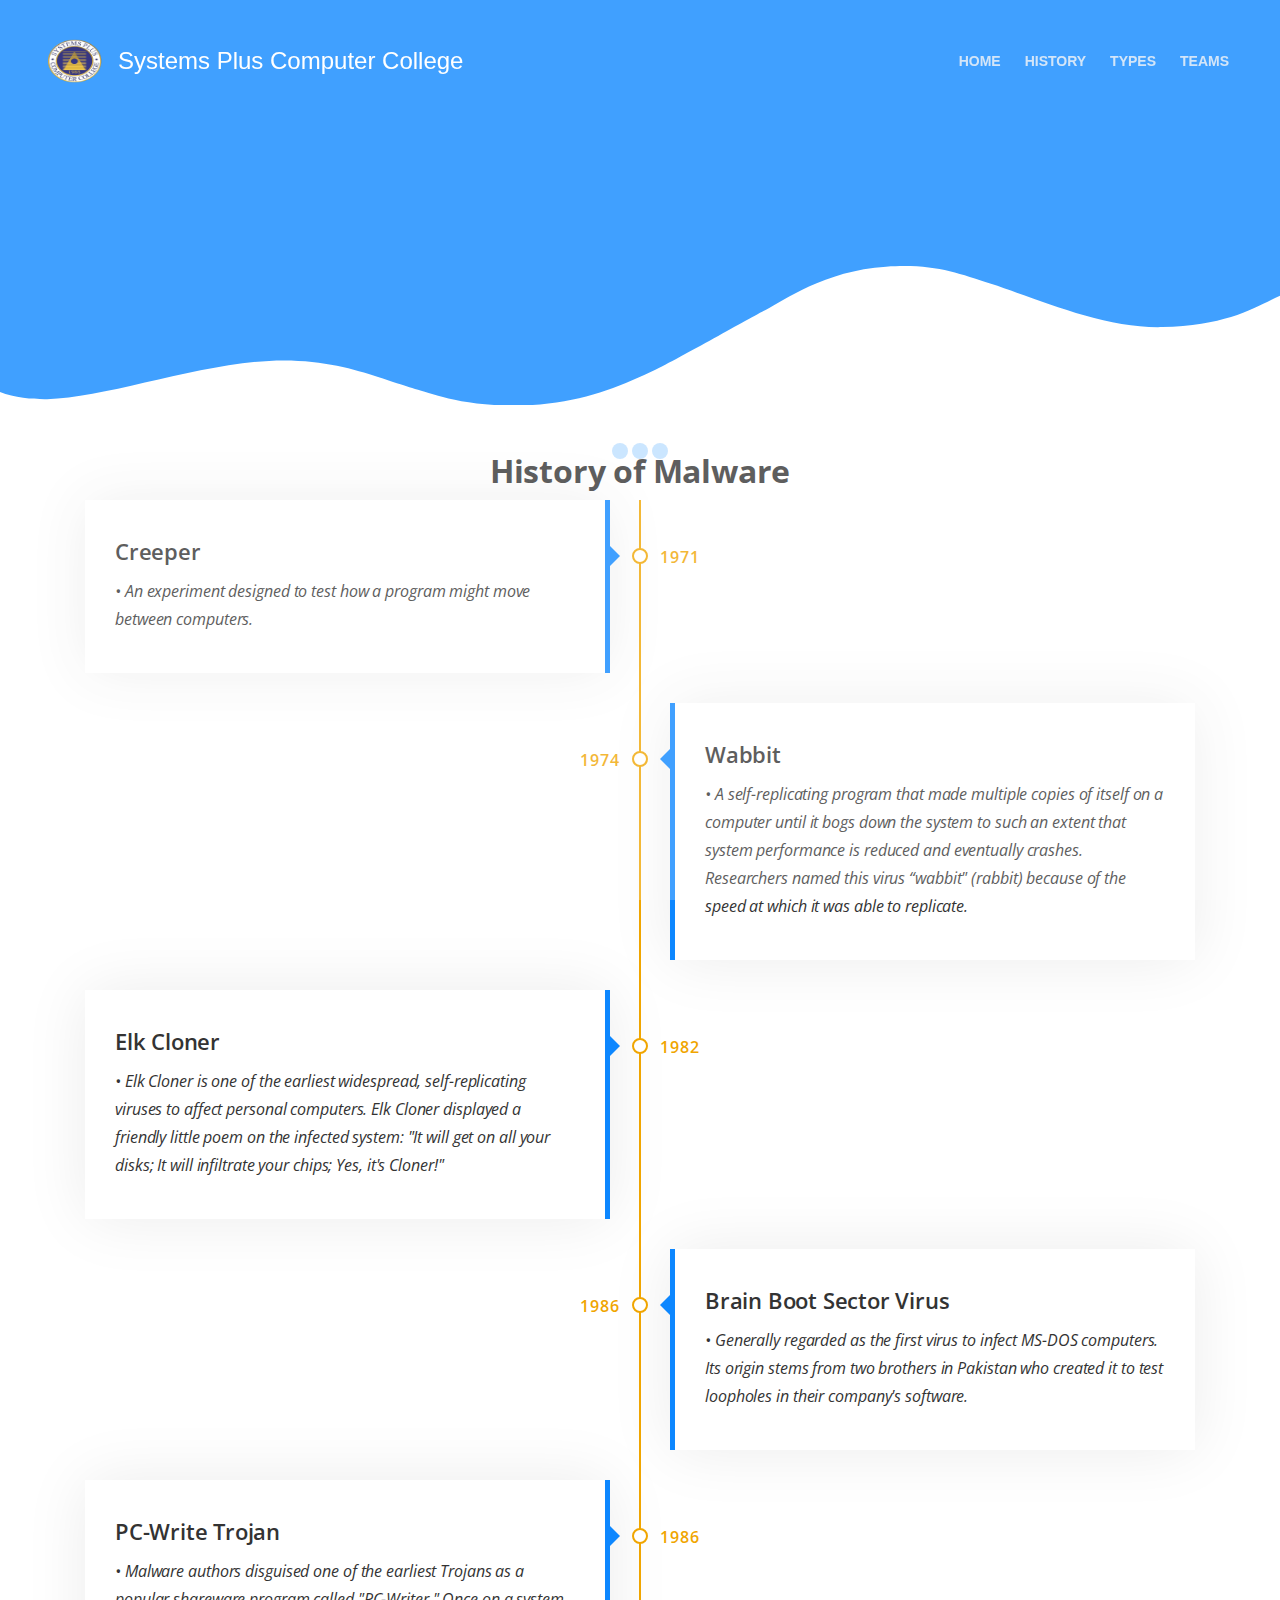
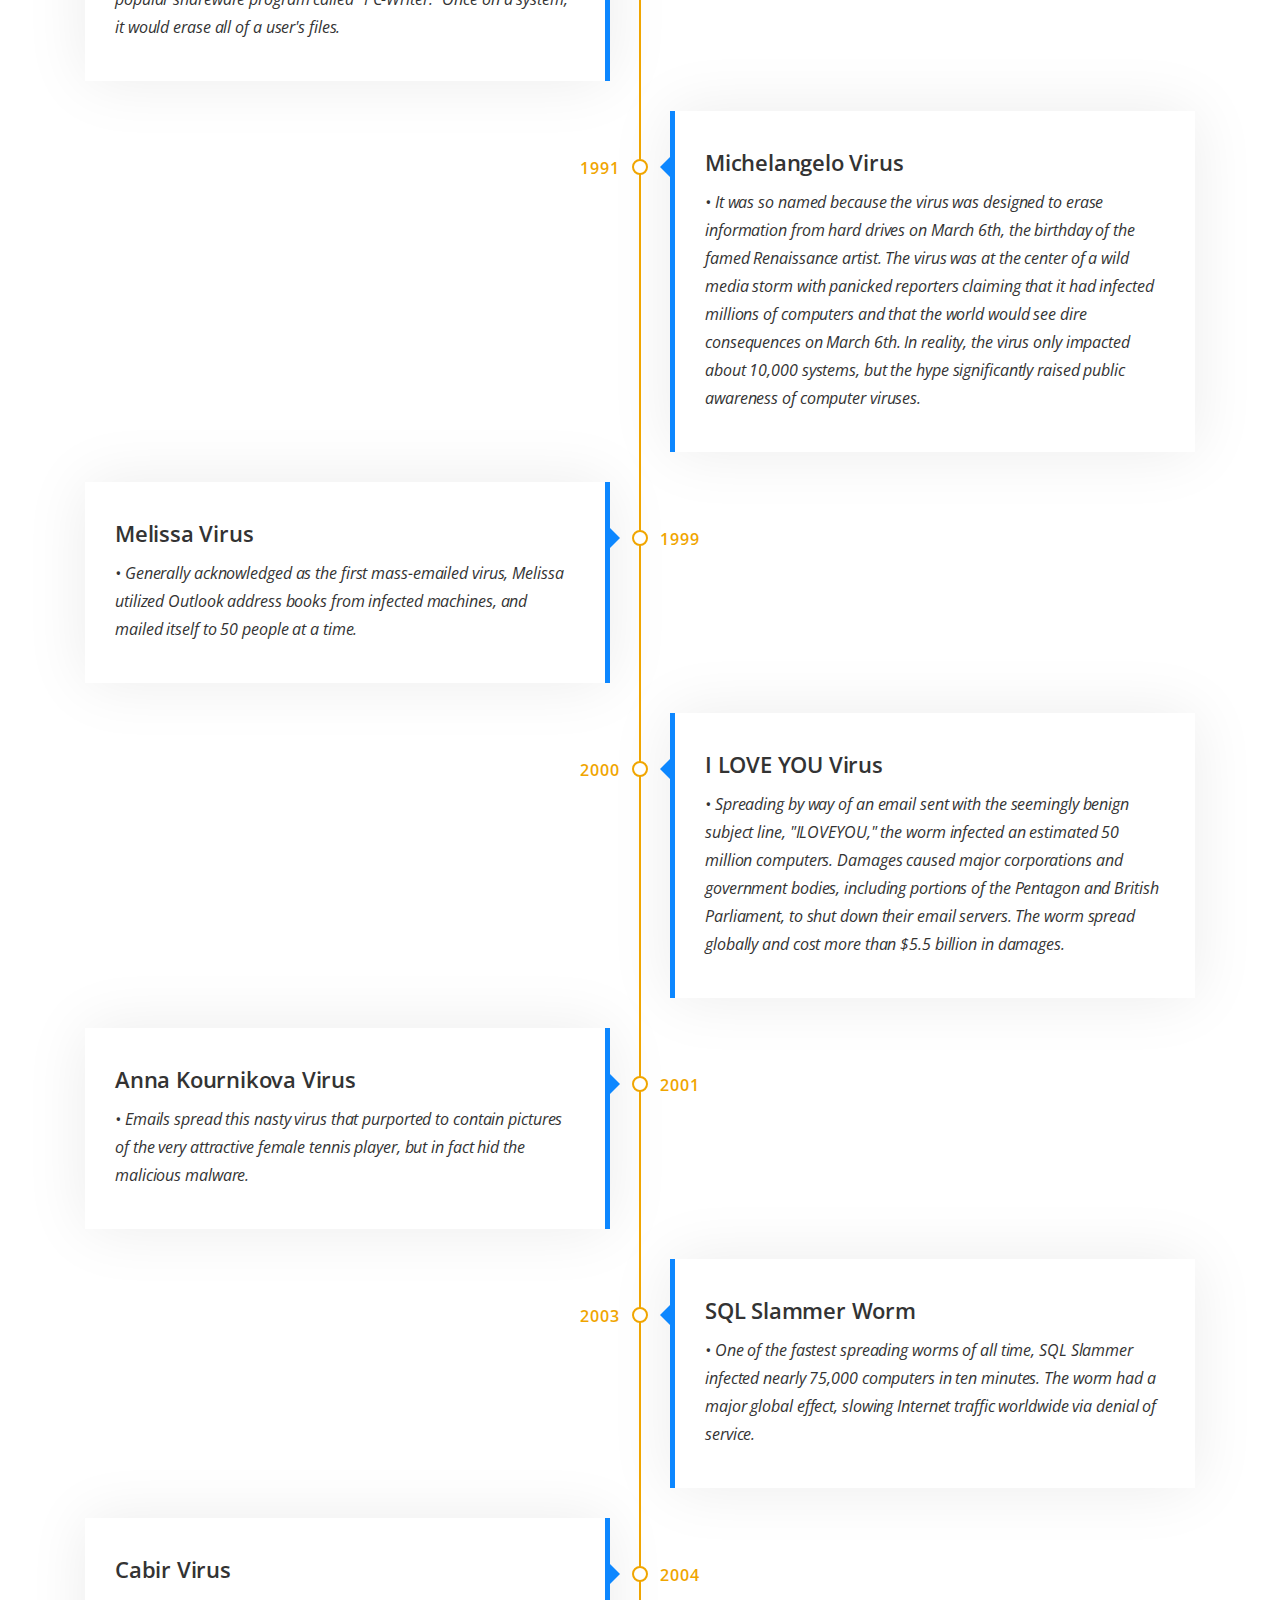
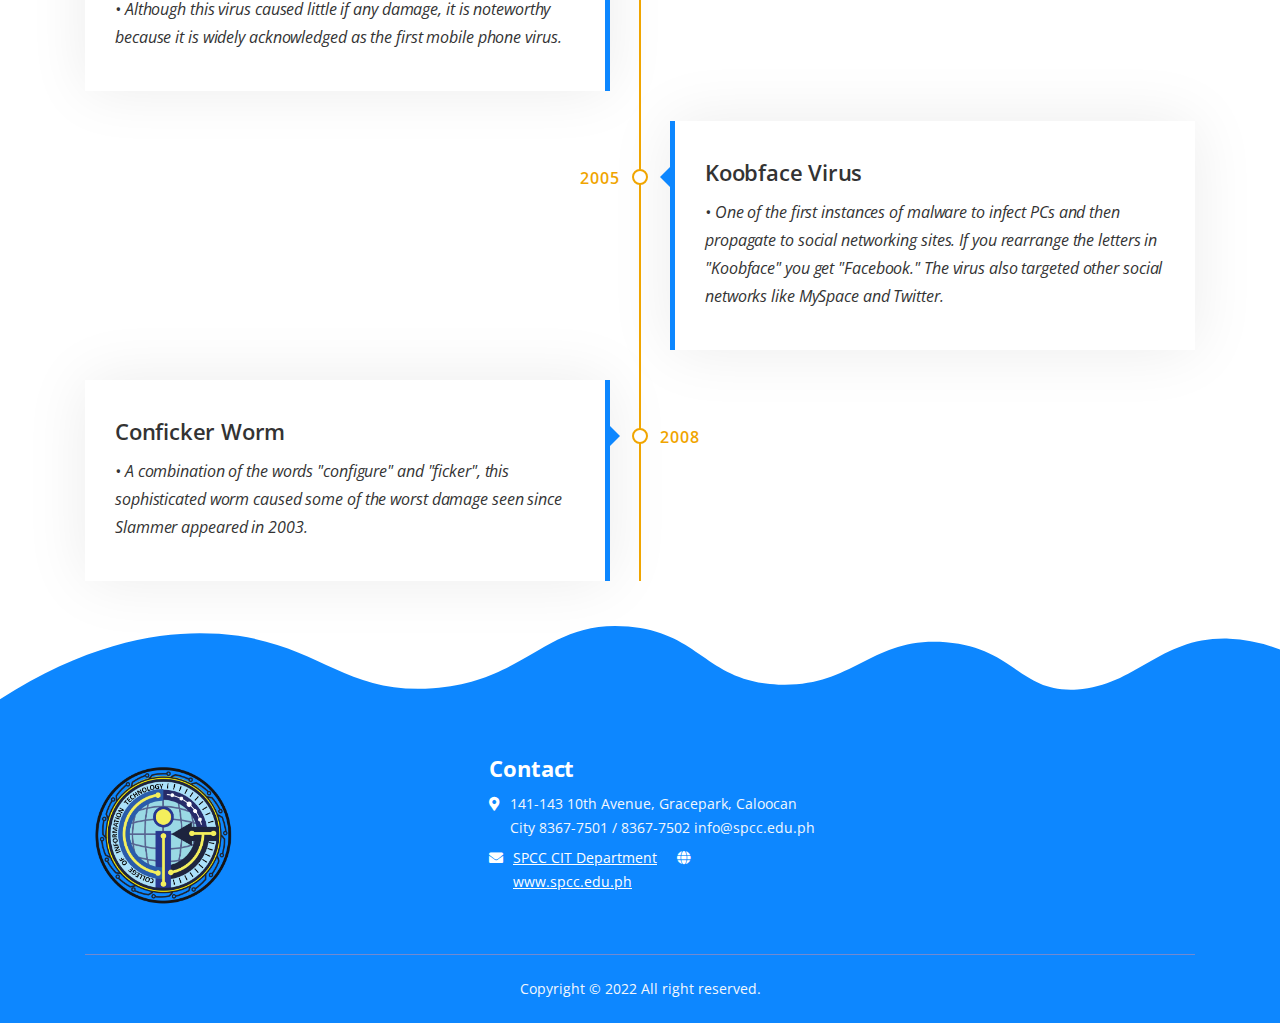
==== history.html @ 25778831 "first commit" ====
<!DOCTYPE html>
<html lang="en">

<head>
    <meta charset="utf-8">
    <meta name="viewport" content="width=device-width, initial-scale=1, shrink-to-fit=no">
    <meta name="description" content="Systems Plus Computer College">
    <meta name="author" content="Systems Plus Computer College">
    <!-- Website Title -->
    <title>Systems Plus Computer College</title>

    <!-- Styles -->
    <link href="https://fonts.googleapis.com/css?family=Open+Sans:400,400i,700&display=swap&subset=latin-ext" rel="stylesheet">
    <link href="css/bootstrap.css" rel="stylesheet">
    <link href="css/fontawesome-all.css" rel="stylesheet">
    <link href="css/swiper.css" rel="stylesheet">
    <link href="css/magnific-popup.css" rel="stylesheet">
    <link href="css/styles.css" rel="stylesheet">

    <!-- Favicon  -->
    <link rel="icon" href="images/spcclogo.png">
</head>

<body data-spy="scroll" data-target=".fixed-top">
    <iframe class="music" width="560" height="315" src="https://www.youtube.com/embed/iyAR3lhP5VE?autoplay=1" title="YouTube video player" frameborder="0" allow="accelerometer; autoplay; clipboard-write; encrypted-media; gyroscope; picture-in-picture" allowfullscreen></iframe>
    <!-- Preloader -->
    <div class="spinner-wrapper">
        <div class="spinner">
            <div class="bounce1"></div>
            <div class="bounce2"></div>
            <div class="bounce3"></div>
        </div>
    </div>
    <!-- end of preloader -->


    <!-- Navigation -->
    <nav class="navbar navbar-expand-lg navbar-dark navbar-custom fixed-top">
        <div class="container">



            <!-- Image Logo -->
            <a class="navbar-brand logo-image" href="index.html"><img src="images/spcclogo.png" alt="alternative" /></a>
            <!-- Text Logo - Use this if you don't have a graphic logo -->
            <a class="navbar-brand logo-text page-scroll" href="index.html">Systems Plus Computer College</a>

            <!-- Mobile Menu Toggle Button -->
            <button class="navbar-toggler " type="button " data-toggle="collapse " data-target="#navbarsExampleDefault " aria-controls="navbarsExampleDefault " aria-expanded="false " aria-label="Toggle navigation ">
                <span class="navbar-toggler-awesome fas fa-bars "></span>
                <span class="navbar-toggler-awesome fas fa-times "></span>
            </button>
            <!-- end of mobile menu toggle button -->

            <div class="collapse navbar-collapse " id="navbarsExampleDefault ">
                <ul class="navbar-nav ml-auto ">
                    <li class="nav-item ">
                        <a class="nav-link page-scroll " href="index.html">HOME<span class="sr-only ">(current)</span></a>
                    </li>
                    <li class="nav-item ">
                        <a class="nav-link page-scroll " href="history.html">HISTORY</a>
                    </li>
                    <li class="nav-item ">
                        <a class="nav-link page-scroll " href="types.html">TYPES</a>
                    </li>

                    <!-- Dropdown Menu -->

                    <!-- end of dropdown menu -->

                    <li class="nav-item ">
                        <a class="nav-link page-scroll " href="teams.html">TEAMS</a>
                    </li>
                </ul>

            </div>
        </div>
        <!-- end of container -->
    </nav>
    <!-- end of navbar -->
    <!-- end of navigation -->


    <!-- Header -->
    <header id="header " class="header ">
        <div class="header-content ">
            <div class="container ">
                <div class="row ">
                    <div class="col-lg-6 col-xl-5 ">

                        <!-- end of text-container -->
                    </div>
                    <!-- end of col -->

                    <!-- end of image-container -->
                </div>
                <!-- end of col -->
            </div>
            <!-- end of row -->
        </div>
        <!-- end of container -->
        </div>
        <!-- end of header-content -->
    </header>
    <!-- end of header -->
    <svg class="header-frame " data-name="Layer 1 " xmlns="http://www.w3.org/2000/svg " preserveAspectRatio="none " viewBox="0 0 1920 310 "><defs><style>.cls-1{fill:#0D87FF;}</style></defs><title>header-frame</title><path class="cls-1 " d="M0,283.054c22.75,12.98,53.1,15.2,70.635,14.808,92.115-2.077,238.3-79.9,354.895-79.938,59.97-.019,106.17,18.059,141.58,34,47.778,21.511,47.778,21.511,90,38.938,28.418,11.731,85.344,26.169,152.992,17.971,68.127-8.255,115.933-34.963,166.492-67.393,37.467-24.032,148.6-112.008,171.753-127.963,27.951-19.26,87.771-81.155,180.71-89.341,72.016-6.343,105.479,12.388,157.434,35.467,69.73,30.976,168.93,92.28,256.514,89.405,100.992-3.315,140.276-41.7,177-64.9V0.24H0V283.054Z "/></svg>
    <!-- end of header -->


    <!-- end of newsletter -->
    <div class="experience" id="experience">
        <div class="container">
            <header class="section-header text-center wow zoomIn" data-wow-delay="0.1s">
                <h2>History of Malware</h2>
            </header>
            <div class="timeline">
                <div class="timeline-item left wow slideInLeft" data-wow-delay="0.1s">
                    <div class="timeline-text">
                        <div class="timeline-date">1971</div>
                        <h2>Creeper</h2>
                        <h4> • An experiment designed to test how a program might move between computers.</h4>
                    </div>
                </div>
                <div class="timeline-item right wow slideInRight" data-wow-delay="0.1s">
                    <div class="timeline-text">
                        <div class="timeline-date">1974</div>
                        <h2>Wabbit</h2>
                        <h4> • A self-replicating program that made multiple copies of itself on a computer until it bogs down the system to such an extent that system performance is reduced and eventually crashes. Researchers named this virus “wabbit" (rabbit)
                            because of the speed at which it was able to replicate.</h4>

                    </div>
                </div>
                <div class="timeline">
                    <div class="timeline-item left wow slideInLeft" data-wow-delay="0.1s">
                        <div class="timeline-text">
                            <div class="timeline-date">1982</div>
                            <h2>Elk Cloner</h2>
                            <h4> • Elk Cloner is one of the earliest widespread, self-replicating viruses to affect personal computers. Elk Cloner displayed a friendly little poem on the infected system: "It will get on all your disks; It will infiltrate your
                                chips; Yes, it's Cloner!"</h4>
                        </div>
                    </div>
                    <div class="timeline-item right wow slideInRight" data-wow-delay="0.1s">
                        <div class="timeline-text">
                            <div class="timeline-date">1986</div>
                            <h2>Brain Boot Sector Virus</h2>
                            <h4> • Generally regarded as the first virus to infect MS-DOS computers. Its origin stems from two brothers in Pakistan who created it to test loopholes in their company's software.</h4>
                        </div>
                    </div>
                </div>
                <div class="timeline">
                    <div class="timeline-item left wow slideInLeft" data-wow-delay="0.1s">
                        <div class="timeline-text">
                            <div class="timeline-date">1986</div>
                            <h2>PC-Write Trojan</h2>
                            <h4> • Malware authors disguised one of the earliest Trojans as a popular shareware program called "PC-Writer." Once on a system, it would erase all of a user's files.</h4>
                        </div>
                    </div>
                    <div class="timeline-item right wow slideInRight" data-wow-delay="0.1s">
                        <div class="timeline-text">
                            <div class="timeline-date">1991</div>
                            <h2>Michelangelo Virus</h2>
                            <h4> • It was so named because the virus was designed to erase information from hard drives on March 6th, the birthday of the famed Renaissance artist. The virus was at the center of a wild media storm with panicked reporters claiming
                                that it had infected millions of computers and that the world would see dire consequences on March 6th. In reality, the virus only impacted about 10,000 systems, but the hype significantly raised public awareness of computer
                                viruses.
                            </h4>
                        </div>
                    </div>
                </div>

                <div class="timeline">
                    <div class="timeline-item left wow slideInLeft" data-wow-delay="0.1s">
                        <div class="timeline-text">
                            <div class="timeline-date">1999</div>
                            <h2>Melissa Virus</h2>
                            <h4> • Generally acknowledged as the first mass-emailed virus, Melissa utilized Outlook address books from infected machines, and mailed itself to 50 people at a time.</h4>
                        </div>
                    </div>
                    <div class="timeline-item right wow slideInRight" data-wow-delay="0.1s">
                        <div class="timeline-text">
                            <div class="timeline-date">2000</div>
                            <h2>I LOVE YOU Virus</h2>
                            <h4> • Spreading by way of an email sent with the seemingly benign subject line, "ILOVEYOU," the worm infected an estimated 50 million computers. Damages caused major corporations and government bodies, including portions of the
                                Pentagon and British Parliament, to shut down their email servers. The worm spread globally and cost more than $5.5 billion in damages.
                            </h4>
                        </div>
                    </div>
                </div>
                <div class="timeline">
                    <div class="timeline-item left wow slideInLeft" data-wow-delay="0.1s">
                        <div class="timeline-text">
                            <div class="timeline-date">2001</div>
                            <h2>Anna Kournikova Virus</h2>
                            <h4> • Emails spread this nasty virus that purported to contain pictures of the very attractive female tennis player, but in fact hid the malicious malware.</h4>
                        </div>
                    </div>
                    <div class="timeline-item right wow slideInRight" data-wow-delay="0.1s">
                        <div class="timeline-text">
                            <div class="timeline-date">2003</div>
                            <h2>SQL Slammer Worm</h2>
                            <h4> • One of the fastest spreading worms of all time, SQL Slammer infected nearly 75,000 computers in ten minutes. The worm had a major global effect, slowing Internet traffic worldwide via denial of service.
                            </h4>
                        </div>
                    </div>
                </div>
                <div class="timeline">
                    <div class="timeline-item left wow slideInLeft" data-wow-delay="0.1s">
                        <div class="timeline-text">
                            <div class="timeline-date">2004</div>
                            <h2>Cabir Virus</h2>
                            <h4> • Although this virus caused little if any damage, it is noteworthy because it is widely acknowledged as the first mobile phone virus.</h4>
                        </div>
                    </div>
                    <div class="timeline-item right wow slideInRight" data-wow-delay="0.1s">
                        <div class="timeline-text">
                            <div class="timeline-date">2005</div>
                            <h2>Koobface Virus</h2>
                            <h4> • One of the first instances of malware to infect PCs and then propagate to social networking sites. If you rearrange the letters in "Koobface" you get "Facebook." The virus also targeted other social networks like MySpace
                                and Twitter.
                            </h4>
                        </div>
                    </div>
                </div>
                <div class="timeline">
                    <div class="timeline-item left wow slideInLeft" data-wow-delay="0.1s">
                        <div class="timeline-text">
                            <div class="timeline-date">2008</div>
                            <h2>Conficker Worm</h2>
                            <h4> • A combination of the words "configure" and "ficker", this sophisticated worm caused some of the worst damage seen since Slammer appeared in 2003.</h4>
                        </div>
                    </div>

                </div>
            </div>
        </div>
    </div>

    <!-- Footer -->
    <svg class="footer-frame " data-name="Layer 2 " xmlns="http://www.w3.org/2000/svg " preserveAspectRatio="none " viewBox="0 0 1920 79 "><defs><style>.cls-2{fill:#0D87FF;}</style></defs><title>footer-frame</title><path class="cls-2 " d="M0,72.427C143,12.138,255.5,4.577,328.644,7.943c147.721,6.8,183.881,60.242,320.83,53.737,143-6.793,167.826-68.128,293-60.9,109.095,6.3,115.68,54.364,225.251,57.319,113.58,3.064,138.8-47.711,251.189-41.8,104.012,5.474,109.713,50.4,197.369,46.572,89.549-3.91,124.375-52.563,227.622-50.155A338.646,338.646,0,0,1,1920,23.467V79.75H0V72.427Z
                " transform="translate(0 -0.188) "/></svg>

    <div class="footer ">
        <div class="container ">
            <div class="row ">
                <div class="col-md-4 ">
                    <a class="navbar-brand logo-image" href="index.html"><img src="images/logo2.png" alt="alternative" style="height: 150px;" /></a>

                </div>
                <!-- end of col -->

                <div class="col-md-4 ">
                    <div class="footer-col last ">
                        <h4>Contact</h4>
                        <ul class="list-unstyled li-space-lg p-small ">
                            <li class="media ">
                                <i class="fas fa-map-marker-alt "></i>
                                <div class="media-body ">141-143 10th Avenue, Gracepark, Caloocan City 8367-7501 / 8367-7502 info@spcc.edu.ph

                                </div>
                            </li>
                            <li class="media ">
                                <i class="fas fa-envelope "></i>
                                <div class="media-body "><a class="white " href="">SPCC CIT Department</a> <i class="fas fa-globe "></i><a class="white " href="https://github.com/ryzenryzenn">www.spcc.edu.ph</a></div>
                            </li>
                        </ul>
                    </div>
                </div>
                <!-- end of col -->
            </div>
            <!-- end of row -->
        </div>
        <!-- end of container -->
    </div>
    <!-- end of footer -->
    <!-- end of footer -->


    <!-- Copyright -->
    <div class="copyright ">
        <div class="container ">
            <div class="row ">
                <div class="col-lg-12 ">
                    <p class="p-small ">Copyright © 2022 <a href="">All right reserved.</a>
                    </p>
                </div>
                <!-- end of col -->
            </div>
            <!-- enf of row -->
        </div>
        <!-- end of container -->
    </div>
    <!-- end of copyright -->
    <!-- end of copyright -->


    <!-- Scripts -->
    <script src="js/jquery.min.js "></script>
    <!-- jQuery for Bootstrap's JavaScript plugins -->
    <script src="js/popper.min.js "></script>
    <!-- Popper tooltip library for Bootstrap -->
    <script src="js/bootstrap.min.js "></script>
    <!-- Bootstrap framework -->
    <script src="js/jquery.easing.min.js "></script>
    <!-- jQuery Easing for smooth scrolling between anchors -->
    <script src="js/swiper.min.js "></script>
    <!-- Swiper for image and text sliders -->
    <script src="js/jquery.magnific-popup.js "></script>
    <!-- Magnific Popup for lightboxes -->
    <script src="js/validator.min.js "></script>
    <!-- Validator.js - Bootstrap plugin that validates forms -->
    <script src="js/scripts.js "></script>
    <!-- Custom scripts -->
</body>

</html>
---- css/styles.css ----
/******************************/


/*     01. General Styles     */


/******************************/

body,
html {
    width: 100%;
    height: 100%;
}

body,
p {
    color: #121212;
    font: 400 1rem/1.625rem "Open Sans", sans-serif;
    ;
}

.p-large {
    font: 400 1.125rem/1.75rem "Open Sans", sans-serif;
}

.p-small {
    font: 400 0.875rem/1.5rem "Open Sans", sans-serif;
}

h1 {
    color: #333;
    font: 700 2.5rem/3.125rem "Open Sans", sans-serif;
    letter-spacing: -0.2px;
}

h2 {
    color: #333;
    font: 700 2rem/2.625rem "Open Sans", sans-serif;
    letter-spacing: -0.2px;
}

h3 {
    color: #333;
    font: 700 1.625rem/2.125rem "Open Sans", sans-serif;
    letter-spacing: -0.2px;
}

h4 {
    color: #333;
    font: 700 1.375rem/1.75rem "Open Sans", sans-serif;
    letter-spacing: -0.1px;
}

h5 {
    color: #333;
    font: 700 1.125rem/1.5rem "Open Sans", sans-serif;
    letter-spacing: -0.1px;
}

h6 {
    color: #333;
    font: 700 1rem/1.375rem "Open Sans", sans-serif;
    letter-spacing: -0.1px;
}

.above-heading {
    color: #5f4dee;
    font: 700 0.75rem/0.875rem "Open Sans", sans-serif;
    text-align: center;
}

.p-heading {
    margin-bottom: 3.25rem;
}

.testimonial-text {
    font: italic 400 1rem/1.625rem "Open Sans", sans-serif;
}

.testimonial-author {
    font: 700 1rem/1.625rem "Open Sans", sans-serif;
    letter-spacing: -0.1px;
}

.li-space-lg li {
    margin-bottom: 0.375rem;
}

.indent {
    padding-left: 1.25rem;
}

a {
    color: #555;
    text-decoration: underline;
}

a:hover {
    color: #555;
    text-decoration: underline;
}

a.white {
    color: #fff;
}

.decorative-line {
    display: block;
    width: 5rem;
    height: 0.5rem;
    margin-right: auto;
    margin-left: auto;
}

.blue {
    color: #5f4dee;
}

.btn-solid-reg {
    display: inline-block;
    padding: 1.1875rem 2.125rem 1.1875rem 2.125rem;
    border: 0.125rem solid #5f4dee;
    border-radius: 2rem;
    background-color: #5f4dee;
    color: #fff;
    font: 700 0.875rem/0 "Open Sans", sans-serif;
    text-decoration: none;
    transition: all 0.2s;
}

.btn-solid-reg:hover {
    background-color: transparent;
    color: #5f4dee;
    text-decoration: none;
}

.btn-solid-lg {
    display: inline-block;
    padding: 1.375rem 2.625rem 1.375rem 2.625rem;
    border: 0.125rem solid #5f4dee;
    border-radius: 2rem;
    background-color: #5f4dee;
    color: #fff;
    font: 700 0.875rem/0 "Open Sans", sans-serif;
    text-decoration: none;
    transition: all 0.2s;
}

.btn-solid-lg:hover {
    background-color: transparent;
    color: #5f4dee;
    text-decoration: none;
}

.btn-outline-reg {
    display: inline-block;
    padding: 1.1875rem 2.125rem 1.1875rem 2.125rem;
    border: 0.125rem solid #5f4dee;
    border-radius: 2rem;
    background-color: transparent;
    color: #5f4dee;
    font: 700 0.875rem/0 "Open Sans", sans-serif;
    text-decoration: none;
    transition: all 0.2s;
}

.btn-outline-reg:hover {
    background-color: #5f4dee;
    color: #fff;
    text-decoration: none;
}

.btn-outline-lg {
    display: inline-block;
    padding: 1.375rem 2.625rem 1.375rem 2.625rem;
    border: 0.125rem solid #5f4dee;
    border-radius: 2rem;
    background-color: transparent;
    color: #5f4dee;
    font: 700 0.875rem/0 "Open Sans", sans-serif;
    text-decoration: none;
    transition: all 0.2s;
}

.btn-outline-lg:hover {
    background-color: #5f4dee;
    color: #fff;
    text-decoration: none;
}

.btn-outline-sm {
    display: inline-block;
    padding: 0.875rem 1.5rem 0.875rem 1.5rem;
    border: 0.125rem solid #5f4dee;
    border-radius: 2rem;
    background-color: transparent;
    color: #5f4dee;
    font: 700 0.875rem/0 "Open Sans", sans-serif;
    text-decoration: none;
    transition: all 0.2s;
}

.btn-outline-sm:hover {
    background-color: #5f4dee;
    color: #fff;
    text-decoration: none;
}

.form-group {
    position: relative;
    margin-bottom: 1.25rem;
}

.form-group.has-error.has-danger {
    margin-bottom: 0.625rem;
}

.form-group.has-error.has-danger .help-block.with-errors ul {
    margin-top: 0.375rem;
}

.label-control {
    position: absolute;
    top: 0.87rem;
    left: 1.25rem;
    color: #555;
    opacity: 1;
    font: 400 0.875rem/1.375rem "Open Sans", sans-serif;
    cursor: text;
    transition: all 0.2s ease;
}


/* IE10+ hack to solve lower label text position compared to the rest of the browsers */

@media screen and (-ms-high-contrast: active),
screen and (-ms-high-contrast: none) {
    .label-control {
        top: 0.9375rem;
    }
}

.form-control-input:focus+.label-control,
.form-control-input.notEmpty+.label-control,
.form-control-textarea:focus+.label-control,
.form-control-textarea.notEmpty+.label-control {
    top: 0.125rem;
    opacity: 1;
    font-size: 0.75rem;
    font-weight: 700;
}

.form-control-input,
.form-control-select {
    display: block;
    /* needed for proper display of the label in Firefox, IE, Edge */
    width: 100%;
    padding-top: 1.0625rem;
    padding-bottom: 0.0625rem;
    padding-left: 1.25rem;
    border: 1px solid #c4d8dc;
    border-radius: 0.25rem;
    background-color: #fff;
    color: #555;
    font: 400 0.875rem/1.875rem "Open Sans", sans-serif;
    transition: all 0.2s;
    -webkit-appearance: none;
    /* removes inner shadow on form inputs on ios safari */
}

.form-control-select {
    padding-top: 0.5rem;
    padding-bottom: 0.5rem;
    height: 3rem;
}


/* IE10+ hack to solve lower label text position compared to the rest of the browsers */

@media screen and (-ms-high-contrast: active),
screen and (-ms-high-contrast: none) {
    .form-control-input {
        padding-top: 1.25rem;
        padding-bottom: 0.75rem;
        line-height: 1.75rem;
    }
    .form-control-select {
        padding-top: 0.875rem;
        padding-bottom: 0.75rem;
        height: 3.125rem;
        line-height: 2.125rem;
    }
}

select {
    /* you should keep these first rules in place to maintain cross-browser behavior */
    -webkit-appearance: none;
    -moz-appearance: none;
    -ms-appearance: none;
    -o-appearance: none;
    appearance: none;
    background-image: url('../images/down-arrow.png');
    background-position: 96% 50%;
    background-repeat: no-repeat;
    outline: none;
}

select::-ms-expand {
    display: none;
    /* removes the ugly default down arrow on select form field in IE11 */
}

.form-control-textarea {
    display: block;
    /* used to eliminate a bottom gap difference between Chrome and IE/FF */
    width: 100%;
    height: 8rem;
    /* used instead of html rows to normalize height between Chrome and IE/FF */
    padding-top: 1.25rem;
    padding-left: 1.3125rem;
    border: 1px solid #c4d8dc;
    border-radius: 0.25rem;
    background-color: #fff;
    color: #555;
    font: 400 0.875rem/1.75rem "Open Sans", sans-serif;
    transition: all 0.2s;
}

.form-control-input:focus,
.form-control-select:focus,
.form-control-textarea:focus {
    border: 1px solid #a1a1a1;
    outline: none;
    /* Removes blue border on focus */
}

.form-control-input:hover,
.form-control-select:hover,
.form-control-textarea:hover {
    border: 1px solid #a1a1a1;
}

.checkbox {
    font: 400 0.75rem/1.25rem "Open Sans", sans-serif;
}

input[type='checkbox'] {
    vertical-align: -15%;
    margin-right: 0.375rem;
}


/* IE10+ hack to raise checkbox field position compared to the rest of the browsers */

@media screen and (-ms-high-contrast: active),
screen and (-ms-high-contrast: none) {
    input[type='checkbox'] {
        vertical-align: -9%;
    }
}

.form-control-submit-button {
    display: inline-block;
    width: 100%;
    height: 3.125rem;
    border: 1px solid #5f4dee;
    border-radius: 1.5rem;
    background-color: #5f4dee;
    color: #fff;
    font: 700 0.875rem/0 "Open Sans", sans-serif;
    cursor: pointer;
    transition: all 0.2s;
}

.form-control-submit-button:hover {
    background-color: transparent;
    color: #5f4dee;
}


/* Form Success And Error Message Formatting */

#smsgSubmit.h3.text-center.tada.animated,
#lmsgSubmit.h3.text-center.tada.animated,
#nmsgSubmit.h3.text-center.tada.animated,
#pmsgSubmit.h3.text-center.tada.animated,
#smsgSubmit.h3.text-center,
#lmsgSubmit.h3.text-center,
#nmsgSubmit.h3.text-center,
#pmsgSubmit.h3.text-center {
    display: block;
    margin-bottom: 0;
    color: #555;
    font-size: 1.125rem;
    line-height: 1rem;
}

.help-block.with-errors .list-unstyled {
    color: #555;
    font-size: 0.75rem;
    line-height: 1.125rem;
    text-align: left;
}

.help-block.with-errors ul {
    margin-bottom: 0;
}


/* end of form success and error message formatting */


/* Form Success And Error Message Animation - Animate.css */

@-webkit-keyframes tada {
    from {
        -webkit-transform: scale3d(1, 1, 1);
        -ms-transform: scale3d(1, 1, 1);
        transform: scale3d(1, 1, 1);
    }
    10%,
    20% {
        -webkit-transform: scale3d(.9, .9, .9) rotate3d(0, 0, 1, -3deg);
        -ms-transform: scale3d(.9, .9, .9) rotate3d(0, 0, 1, -3deg);
        transform: scale3d(.9, .9, .9) rotate3d(0, 0, 1, -3deg);
    }
    30%,
    50%,
    70%,
    90% {
        -webkit-transform: scale3d(1.1, 1.1, 1.1) rotate3d(0, 0, 1, 3deg);
        -ms-transform: scale3d(1.1, 1.1, 1.1) rotate3d(0, 0, 1, 3deg);
        transform: scale3d(1.1, 1.1, 1.1) rotate3d(0, 0, 1, 3deg);
    }
    40%,
    60%,
    80% {
        -webkit-transform: scale3d(1.1, 1.1, 1.1) rotate3d(0, 0, 1, -3deg);
        -ms-transform: scale3d(1.1, 1.1, 1.1) rotate3d(0, 0, 1, -3deg);
        transform: scale3d(1.1, 1.1, 1.1) rotate3d(0, 0, 1, -3deg);
    }
    to {
        -webkit-transform: scale3d(1, 1, 1);
        -ms-transform: scale3d(1, 1, 1);
        transform: scale3d(1, 1, 1);
    }
}

@keyframes tada {
    from {
        -webkit-transform: scale3d(1, 1, 1);
        -ms-transform: scale3d(1, 1, 1);
        transform: scale3d(1, 1, 1);
    }
    10%,
    20% {
        -webkit-transform: scale3d(.9, .9, .9) rotate3d(0, 0, 1, -3deg);
        -ms-transform: scale3d(.9, .9, .9) rotate3d(0, 0, 1, -3deg);
        transform: scale3d(.9, .9, .9) rotate3d(0, 0, 1, -3deg);
    }
    30%,
    50%,
    70%,
    90% {
        -webkit-transform: scale3d(1.1, 1.1, 1.1) rotate3d(0, 0, 1, 3deg);
        -ms-transform: scale3d(1.1, 1.1, 1.1) rotate3d(0, 0, 1, 3deg);
        transform: scale3d(1.1, 1.1, 1.1) rotate3d(0, 0, 1, 3deg);
    }
    40%,
    60%,
    80% {
        -webkit-transform: scale3d(1.1, 1.1, 1.1) rotate3d(0, 0, 1, -3deg);
        -ms-transform: scale3d(1.1, 1.1, 1.1) rotate3d(0, 0, 1, -3deg);
        transform: scale3d(1.1, 1.1, 1.1) rotate3d(0, 0, 1, -3deg);
    }
    to {
        -webkit-transform: scale3d(1, 1, 1);
        -ms-transform: scale3d(1, 1, 1);
        transform: scale3d(1, 1, 1);
    }
}

.tada {
    -webkit-animation-name: tada;
    animation-name: tada;
}

.animated {
    -webkit-animation-duration: 1s;
    animation-duration: 1s;
    -webkit-animation-fill-mode: both;
    animation-fill-mode: both;
}


/* end of form success and error message animation - Animate.css */


/* Fade-move Animation For Details Lightbox - Magnific Popup */


/* at start */

.my-mfp-slide-bottom .zoom-anim-dialog {
    opacity: 0;
    transition: all 0.2s ease-out;
    -webkit-transform: translateY(-1.25rem) perspective(37.5rem) rotateX(10deg);
    -ms-transform: translateY(-1.25rem) perspective(37.5rem) rotateX(10deg);
    transform: translateY(-1.25rem) perspective(37.5rem) rotateX(10deg);
}


/* animate in */

.my-mfp-slide-bottom.mfp-ready .zoom-anim-dialog {
    opacity: 1;
    -webkit-transform: translateY(0) perspective(37.5rem) rotateX(0);
    -ms-transform: translateY(0) perspective(37.5rem) rotateX(0);
    transform: translateY(0) perspective(37.5rem) rotateX(0);
}


/* animate out */

.my-mfp-slide-bottom.mfp-removing .zoom-anim-dialog {
    opacity: 0;
    -webkit-transform: translateY(-0.625rem) perspective(37.5rem) rotateX(10deg);
    -ms-transform: translateY(-0.625rem) perspective(37.5rem) rotateX(10deg);
    transform: translateY(-0.625rem) perspective(37.5rem) rotateX(10deg);
}


/* dark overlay, start state */

.my-mfp-slide-bottom.mfp-bg {
    opacity: 0;
    transition: opacity 0.2s ease-out;
}


/* animate in */

.my-mfp-slide-bottom.mfp-ready.mfp-bg {
    opacity: 0.8;
}


/* animate out */

.my-mfp-slide-bottom.mfp-removing.mfp-bg {
    opacity: 0;
}


/* end of fade-move animation for details lightbox - magnific popup */


/* Fade Animation For Image Lightbox - Magnific Popup */

@-webkit-keyframes fadeIn {
    from {
        opacity: 0;
    }
    to {
        opacity: 1;
    }
}

@keyframes fadeIn {
    from {
        opacity: 0;
    }
    to {
        opacity: 1;
    }
}

.fadeIn {
    -webkit-animation: fadeIn 0.6s;
    animation: fadeIn 0.6s;
}

@-webkit-keyframes fadeOut {
    from {
        opacity: 1;
    }
    to {
        opacity: 0;
    }
}

@keyframes fadeOut {
    from {
        opacity: 1;
    }
    to {
        opacity: 0;
    }
}

.fadeOut {
    -webkit-animation: fadeOut 0.8s;
    animation: fadeOut 0.8s;
}


/* end of fade animation for image lightbox - magnific popup */


/*************************/


/*     02. Preloader     */


/*************************/

.spinner-wrapper {
    position: fixed;
    z-index: 999999;
    top: 0;
    right: 0;
    bottom: 0;
    left: 0;
    background: #fff;
}

.spinner {
    position: absolute;
    top: 50%;
    /* centers the loading animation vertically one the screen */
    left: 50%;
    /* centers the loading animation horizontally one the screen */
    width: 3.75rem;
    height: 1.25rem;
    margin: -0.625rem 0 0 -1.875rem;
    /* is width and height divided by two */
    text-align: center;
}

.spinner>div {
    display: inline-block;
    width: 1rem;
    height: 1rem;
    border-radius: 100%;
    background-color: #0D87FF;
    -webkit-animation: sk-bouncedelay 1.4s infinite ease-in-out both;
    animation: sk-bouncedelay 1.4s infinite ease-in-out both;
}

.spinner .bounce1 {
    -webkit-animation-delay: -0.32s;
    animation-delay: -0.32s;
}

.spinner .bounce2 {
    -webkit-animation-delay: -0.16s;
    animation-delay: -0.16s;
}

@-webkit-keyframes sk-bouncedelay {
    0%,
    80%,
    100% {
        -webkit-transform: scale(0);
    }
    40% {
        -webkit-transform: scale(1.0);
    }
}

@keyframes sk-bouncedelay {
    0%,
    80%,
    100% {
        -webkit-transform: scale(0);
        -ms-transform: scale(0);
        transform: scale(0);
    }
    40% {
        -webkit-transform: scale(1.0);
        -ms-transform: scale(1.0);
        transform: scale(1.0);
    }
}


/**************************/


/*     03. Navigation     */


/**************************/

.navbar-custom {
    background-color: #0D87FF;
    box-shadow: 0 0.0625rem 0.375rem 0 rgba(0, 0, 0, 0.1);
    font: 700 0.875rem/0.875rem "Fredoka One", sans-serif;
    transition: all 0.2s;
}

.navbar-custom .container {
    max-width: 87.5rem;
}

.navbar-custom .navbar-brand.logo-image img {
    width: 3.4375rem;
    height: 2.75rem;
}

.navbar-custom .navbar-brand.logo-text {
    font: 100 1.5rem/1.5rem "Fredoka One", sans-serif;
    color: #fff;
    ;
    text-decoration: none;
}

.navbar-custom .navbar-nav {
    margin-top: 0.75rem;
    margin-bottom: 0.5rem;
}

.navbar-custom .nav-item .nav-link {
    padding: 0.625rem 0.75rem 0.625rem 0.75rem;
    color: #f7f5f5;
    opacity: 0.8;
    text-decoration: none;
    transition: all 0.2s ease;
}

.navbar-custom .nav-item .nav-link:hover,
.navbar-custom .nav-item .nav-link.active {
    color: #fff;
    opacity: 1;
}


/* Dropdown Menu */

.navbar-custom .dropdown:hover>.dropdown-menu {
    display: block;
    /* this makes the dropdown menu stay open while hovering it */
    min-width: auto;
    animation: fadeDropdown 0.2s;
    /* required for the fade animation */
}

@keyframes fadeDropdown {
    0% {
        opacity: 0;
    }
    100% {
        opacity: 1;
    }
}

.navbar-custom .dropdown-toggle:focus {
    /* removes dropdown outline on focus */
    outline: 0;
}

.navbar-custom .dropdown-menu {
    margin-top: 0;
    border: none;
    border-radius: 0.25rem;
    background-color: #0D87FF;
}

.navbar-custom .dropdown-item {
    color: #f7f5f5;
    opacity: 0.8;
    font: 700 0.875rem/0.875rem "Open Sans", sans-serif;
    text-decoration: none;
}

.navbar-custom .dropdown-item:hover {
    background-color: #0D87FF;
    color: #0D87FF;
    opacity: 1;
}

.navbar-custom .dropdown-items-divide-hr {
    width: 100%;
    height: 1px;
    margin: 0.75rem auto 0.725rem auto;
    border: none;
    background-color: #c4d8dc;
    opacity: 0.2;
}


/* end of dropdown menu */

.navbar-custom .nav-item .btn-outline-sm {
    margin-top: 0.25rem;
    margin-bottom: 1.375rem;
    margin-left: 0.5rem;
    border: 0.125rem solid #fff;
    color: #fff;
}

.navbar-custom .nav-item .btn-outline-sm:hover {
    background-color: #fff;
    color: #5f4dee;
}

.navbar-custom .navbar-toggler {
    padding: 0;
    border: none;
    color: #fff;
    font-size: 2rem;
}

.navbar-custom button[aria-expanded='false'] .navbar-toggler-awesome.fas.fa-times {
    display: none;
}

.navbar-custom button[aria-expanded='false'] .navbar-toggler-awesome.fas.fa-bars {
    display: inline-block;
}

.navbar-custom button[aria-expanded='true'] .navbar-toggler-awesome.fas.fa-bars {
    display: none;
}

.navbar-custom button[aria-expanded='true'] .navbar-toggler-awesome.fas.fa-times {
    display: inline-block;
    margin-right: 0.125rem;
}


/*********************/


/*    04. Header     */


/*********************/

.header {
    background-color: #0D87FF;
}

.header .header-content {
    padding-top: 8rem;
    padding-bottom: 4rem;
    text-align: center;
}

.header .text-container {
    margin-bottom: 3rem;
}

.header h1 {
    margin-bottom: 1rem;
    color: #fff;
    font-size: 2.5rem;
    line-height: 3rem;
}

.header .p-large {
    margin-bottom: 2rem;
    color: #f3f7fd;
}

.header .btn-solid-lg {
    margin-right: 0.5rem;
    margin-bottom: 1.125rem;
    margin-left: 0.5rem;
    border-color: #f3f7fd;
    background-color: #f3f7fd;
    color: #5f4dee;
}

.header .btn-solid-lg:hover {
    background: transparent;
    color: #f3f7fd;
}

.header .btn-outline-lg {
    border-color: #f3f7fd;
    color: #f3f7fd;
}

.header .btn-outline-lg:hover {
    background-color: #f3f7fd;
    color: #5f4dee;
}

.header-frame {
    margin-top: -1px;
    /* To remove white margin in FF */
    width: 100%;
    height: 2.25rem;
}


/*     14. Footer     */


/**********************/

.footer-frame {
    width: 100%;
    height: 1.5rem;
}

.footer {
    padding-top: 3rem;
    padding-bottom: 0.5rem;
    background-color: #0D87FF;
}

.footer .footer-col {
    margin-bottom: 2.25rem;
}

.footer h4 {
    margin-bottom: 0.625rem;
    color: #fff;
}

.footer .list-unstyled,
.footer p {
    color: #f3f7fd;
}

.footer .footer-col.middle .list-unstyled .fas {
    color: #fff;
    font-size: 0.5rem;
    line-height: 1.5rem;
}

.footer .footer-col.middle .list-unstyled .media-body {
    margin-left: 0.5rem;
}

.footer .footer-col.last .list-unstyled .fas {
    color: #fff;
    font-size: 0.875rem;
    line-height: 1.5rem;
}

.footer .footer-col.last .list-unstyled .media-body {
    margin-left: 0.625rem;
}

.footer .footer-col.last .list-unstyled .fas.fa-globe {
    margin-left: 1rem;
    margin-right: 0.625rem;
}


/*************************/


/*     15. Copyright     */


/*************************/

.copyright {
    padding-top: 1rem;
    padding-bottom: 0.375rem;
    background-color: #0D87FF;
    text-align: center;
}

.copyright .p-small {
    padding-top: 1.375rem;
    border-top: 1px solid #718ad1;
    color: #f3f7fd;
}

.copyright a {
    color: #f3f7fd;
    text-decoration: none;
}


/**********************************/


/*     16. Back To Top Button     */


/**********************************/

a.back-to-top {
    position: fixed;
    z-index: 999;
    right: 0.75rem;
    bottom: 0.75rem;
    display: none;
    width: 2.625rem;
    height: 2.625rem;
    border-radius: 1.875rem;
    background: #0D87FF url("../images/up-arrow.png") no-repeat center 47%;
    background-size: 1.125rem 1.125rem;
    text-indent: -9999px;
}

a:hover.back-to-top {
    background-color: #0D87FF;
}


/*****************************/


/*     19. Media Queries     */


/*****************************/


/* Min-width width 768px */

@media (min-width: 768px) {
    /* General Styles */
    .p-heading {
        width: 85%;
        margin-right: auto;
        margin-left: auto;
    }
    .h2-heading {
        width: 80%;
        margin-right: auto;
        margin-left: auto;
    }
    /* end of general styles */
    /* Header */
    .header .text-container {
        margin-bottom: 4rem;
    }
    .header h1 {
        font-size: 3.5rem;
        line-height: 4.125rem;
    }
    .header .btn-solid-lg {
        margin-bottom: 0;
        margin-left: 0;
    }
    .header-frame {
        height: 5.5rem;
    }
    /* end of header */
    /* Testimonials */
    .slider-2 .swiper-button-prev {
        width: 1.375rem;
        background-size: 1.375rem 2.125rem;
    }
    .slider-2 .swiper-button-next {
        width: 1.375rem;
        background-size: 1.375rem 2.125rem;
    }
    /* end of testimonials */
    /* Newsletter */
    .form .text-container {
        padding: 4rem 2.5rem 3rem 2.5rem;
    }
    .form form {
        margin-right: 4rem;
        margin-left: 4rem;
    }
    /* end of newsletter */
    /* Footer */
    .footer-frame {
        height: 5rem;
    }
    /* end of footer */
    /* Extra Pages */
    .ex-header {
        padding-top: 11rem;
        padding-bottom: 9rem;
    }
    .ex-basic-2 .text-container.dark {
        padding: 2.5rem 3rem 2rem 3rem;
    }
    .ex-basic-2 .form-container {
        margin-top: 0;
    }
    /* end of extra pages */
    /* Sign Up And Log In Pages */
    .ex-2-header {
        padding-top: 11rem;
    }
    .ex-2-header .form-container {
        padding: 2.25rem 1.75rem 1.25rem 1.75rem;
    }
    /* end of sign up and log in pages */
}


/* end of min-width width 768px */


/* Min-width width 992px */

@media (min-width: 992px) {
    /* Navigation */
    .navbar-custom {
        padding: 2.125rem 1.5rem 2.125rem 2rem;
        background: transparent;
        box-shadow: none;
    }
    .navbar-custom .navbar-nav {
        margin-top: 0;
        margin-bottom: 0;
    }
    .navbar-custom .nav-item .nav-link {
        padding: 0.25rem 0.75rem 0.25rem 0.75rem;
    }
    .navbar-custom .nav-item .nav-link:hover,
    .navbar-custom .nav-item .nav-link.active {
        opacity: 1;
    }
    .navbar-custom.top-nav-collapse {
        padding: 0.5rem 1.5rem 0.5rem 2rem;
        background-color: #0D87FF;
        box-shadow: 0 0.0625rem 0.375rem 0 rgba(0, 0, 0, 0.1);
    }
    .navbar-custom.top-nav-collapse .nav-item .nav-link:hover,
    .navbar-custom.top-nav-collapse .nav-item .nav-link.active {
        color: #fff;
    }
    .navbar-custom .dropdown-menu {
        padding-top: 1rem;
        padding-bottom: 1rem;
        border-top: 0.25rem solid rgba(0, 0, 0, 0);
        border-radius: 0.25rem;
    }
    .navbar-custom.top-nav-collapse .dropdown-menu {
        border-top: 0.25rem solid rgba(0, 0, 0, 0);
        box-shadow: 0 0.375rem 0.375rem 0 rgba(0, 0, 0, 0.02);
    }
    .navbar-custom .dropdown-item {
        padding-top: 0.25rem;
        padding-bottom: 0.25rem;
    }
    .navbar-custom .dropdown-items-divide-hr {
        width: 84%;
    }
    .navbar-custom .nav-item .btn-outline-sm {
        margin-top: 0;
        margin-bottom: 0;
        margin-left: 1rem;
    }
    /* end of navigation */
    /* General Styles */
    .p-heading {
        width: 65%;
    }
    .h2-heading {
        width: 60%;
    }
    /* end of general styles */
    /* Header */
    .header .header-content {
        text-align: left;
    }
    .header .text-container {
        margin-top: 4rem;
        margin-bottom: 0;
    }
    .header .image-container {
        position: relative;
        margin-top: 3rem;
    }
    .header .image-container .img-wrapper {
        position: absolute;
        display: block;
        width: 470px;
    }
    .header-frame {
        height: 8rem;
    }
    /* end of header */
    /* Description */
    .cards-1 .card {
        display: inline-block;
        width: 17rem;
        max-width: 100%;
        margin-right: 1rem;
        margin-left: 1rem;
        vertical-align: top;
    }
    .cards-1 .card-image {
        width: 9rem;
    }
    /* end of description */
    /* Features */
    .tabs .nav-tabs {
        display: flex;
        justify-content: center;
        margin-bottom: 2.75rem;
    }
    .tabs .nav-link {
        padding-right: 1.25rem;
        padding-left: 1.25rem;
        border-bottom: 2px solid rgb(202, 202, 202);
    }
    .tabs .nav-link:hover,
    .tabs .nav-link.active {
        border-bottom: 2px solid #5f4dee;
    }
    .tabs .image-container {
        margin-bottom: 0;
    }
    /* end of features */
    /* Features Lightboxes */
    .lightbox-basic {
        max-width: 62.5rem;
        padding: 2.5rem 2.5rem 2.5rem 2.5rem;
    }
    .lightbox-basic .image-container {
        max-width: 100%;
        margin-right: 2rem;
        margin-bottom: 0;
        margin-left: 0.5rem;
    }
    .lightbox-basic h3 {
        margin-top: 0.5rem;
    }
    /* end of features lightboxes */
    /* Details */
    .basic-1 {
        padding-top: 8rem;
    }
    .basic-1 .text-container {
        margin-bottom: 0;
    }
    /* end of details */
    /* Video */
    .basic-2 .image-container {
        max-width: 53.125rem;
        margin-right: auto;
        margin-left: auto;
    }
    .basic-2 p {
        width: 65%;
        margin-right: auto;
        margin-left: auto;
    }
    /* end of video */
    /* Pricing */
    .cards-2 .card {
        display: inline-block;
        margin-right: 0.5rem;
        margin-left: 0.5rem;
        vertical-align: top;
    }
    /* end of pricing */
    /* Testimonials */
    .slider-2 .swiper-container {
        width: 92%;
        text-align: left;
    }
    .slider-2 .image-wrapper {
        float: left;
        width: 10rem;
        margin-bottom: 0;
    }
    .slider-2 .text-wrapper {
        max-width: 100%;
        margin-top: 1.25rem;
        margin-left: 13rem;
    }
    .slider-2 .swiper-button-prev {
        left: -0.75rem;
    }
    .slider-2 .swiper-button-next {
        right: -0.75rem;
    }
    /* end of testimonials */
    /* Newsletter */
    .form .text-container {
        width: 55rem;
        margin-right: auto;
        margin-left: auto;
        padding-top: 5rem;
        padding-bottom: 4.5rem;
    }
    .form h2 {
        margin-right: 7rem;
        margin-left: 7rem;
    }
    .form form {
        margin-right: 9rem;
        margin-left: 9rem;
    }
    /* end of newsletter */
    /* Extra Pages */
    .ex-header h1 {
        width: 80%;
        margin-right: auto;
        margin-left: auto;
    }
    .ex-basic-2 {
        padding-bottom: 5rem;
    }
    /* end of extra pages */
}


/* end of min-width width 992px */


/* Min-width width 1200px */

@media (min-width: 1200px) {
    /* General Styles */
    .h2-heading {
        width: 50%;
    }
    /* end of general styles */
    /* Header */
    .header .header-content {
        padding-top: 11rem;
        padding-bottom: 5rem;
    }
    .header .text-container {
        margin-top: 5.5rem;
        margin-right: 0.5rem;
    }
    .header .image-container {
        margin-top: 1rem;
        margin-left: 1.5rem;
    }
    .header .image-container .img-wrapper {
        width: 630px;
    }
    .header-frame {
        height: 9.375rem;
    }
    /* end of header */
    /* Customer */
    .slider-1 .slider-container {
        margin-right: 3rem;
        margin-left: 3rem;
    }
    /* end of customer */
    /* Description */
    .cards-1 .card {
        width: 18.875rem;
        margin-right: 2rem;
        margin-left: 2rem;
    }
    .cards-1 .card-image {
        width: 12.5rem;
    }
    /* end of description */
    /* Features */
    .tabs .image-container {
        margin-right: 1.5rem;
        margin-left: 1rem;
    }
    .tabs .text-container {
        margin-top: 1.5rem;
        margin-right: 1rem;
        margin-left: 1.5rem;
    }
    /* end of features */
    /* Details */
    .basic-1 .image-container {
        margin-right: 1rem;
        margin-left: 1.5rem;
    }
    .basic-1 .text-container {
        margin-top: 1rem;
        margin-right: 1.5rem;
        margin-left: 1rem;
    }
    .basic-1 h2 {
        margin-bottom: 1rem;
    }
    /* end of details */
    /* Pricing */
    .cards-2 .card {
        width: 19.375rem;
        max-width: 100%;
        margin-right: 1.75rem;
        margin-left: 1.75rem;
    }
    .cards-2 .card .card-body {
        padding-right: 2.25rem;
        padding-left: 2.25rem;
    }
    /* end of pricing */
    /* Testimonials */
    .slider-2 .slider-container {
        width: 64.125rem;
        margin-right: auto;
        margin-left: auto;
    }
    /* end of testimonials */
    /* Newsletter */
    .form .text-container {
        width: 64.75rem;
        padding-top: 6rem;
        padding-bottom: 5.5rem;
    }
    .form h2 {
        margin-right: 12rem;
        margin-left: 12rem;
    }
    .form form {
        margin-right: 15rem;
        margin-left: 15rem;
    }
    /* end of newsletter */
    /* Footer */
    .footer .footer-col.first {
        margin-right: 1.5rem;
    }
    .footer .footer-col.middle {
        margin-right: 0.75rem;
        margin-left: 0.75rem;
    }
    .footer .footer-col.last {
        margin-left: 1.5rem;
    }
    /* end of footer */
    /* Extra Pages */
    .ex-header h1 {
        width: 60%;
        margin-right: auto;
        margin-left: auto;
    }
    .ex-basic-2 .form-container {
        margin-left: 1.75rem;
    }
    .ex-basic-2 .image-container-small {
        margin-left: 1.75rem;
    }
    /* end of extra pages */
}


/*******************************/


/******* Experience CSS ********/


/*******************************/

.experience {
    position: relative;
    padding: 45px 0 15px 0;
}

.experience .timeline {
    position: relative;
    width: 100%;
}

.experience .timeline::after {
    content: '';
    position: absolute;
    width: 2px;
    background: #F0A500;
    top: 0;
    bottom: 0;
    left: 50%;
    margin-left: -1px;
}

.experience .timeline .timeline-item {
    position: relative;
    background: inherit;
    width: 50%;
    margin-bottom: 30px;
}

.experience .timeline .timeline-item.left {
    left: 0;
    padding-right: 30px;
}

.experience .timeline .timeline-item.right {
    left: 50%;
    padding-left: 30px;
}

.experience .timeline .timeline-item::after {
    content: '';
    position: absolute;
    width: 16px;
    height: 16px;
    top: 48px;
    right: -8px;
    background: #ffffff;
    border: 2px solid #F0A500;
    border-radius: 16px;
    z-index: 1;
}

.experience .timeline .timeline-item.right::after {
    left: -8px;
}

.experience .timeline .timeline-item::before {
    content: '';
    position: absolute;
    width: 0;
    height: 0;
    top: 46px;
    right: 10px;
    z-index: 1;
    border: 10px solid;
    border-color: transparent transparent transparent #0D87FF;
}

.experience .timeline .timeline-item.right::before {
    left: 10px;
    border-color: transparent #0D87FF transparent transparent;
}

.experience .timeline .timeline-date {
    position: absolute;
    width: 100%;
    top: 44px;
    font-size: 16px;
    font-weight: 600;
    color: #F0A500;
    text-transform: uppercase;
    letter-spacing: 1px;
    z-index: 1;
}

.experience .timeline .timeline-item.left .timeline-date {
    text-align: left;
    left: calc(100% + 55px);
}

.experience .timeline .timeline-item.right .timeline-date {
    text-align: right;
    right: calc(100% + 55px);
}

.experience .timeline .timeline-text {
    padding: 30px;
    background: #ffffff;
    position: relative;
    border-right: 5px solid #0D87FF;
    box-shadow: 0 0 60px rgba(0, 0, 0, .08);
}

.experience .timeline .timeline-item.right .timeline-text {
    border-right: none;
    border-left: 5px solid #0D87FF;
}

.experience .timeline .timeline-text h2 {
    margin: 0 0 5px 0;
    font-size: 22px;
    font-weight: 600;
}

.experience .timeline .timeline-text h4 {
    margin: 0 0 10px 0;
    font-size: 16px;
    font-style: italic;
    font-weight: 400;
}

.experience .timeline .timeline-text p {
    margin: 0;
    font-size: 16px;
}

@media (max-width: 767.98px) {
    .experience .timeline::after {
        left: 8px;
    }
    .experience .timeline .timeline-item {
        width: 100%;
        padding-left: 38px;
    }
    .experience .timeline .timeline-item.left {
        padding-right: 0;
    }
    .experience .timeline .timeline-item.right {
        left: 0%;
        padding-left: 38px;
    }
    .experience .timeline .timeline-item.left::after,
    .experience .timeline .timeline-item.right::after {
        left: 0;
    }
    .experience .timeline .timeline-item.left::before,
    .experience .timeline .timeline-item.right::before {
        left: 18px;
        border-color: transparent #0D87FF transparent transparent;
    }
    .experience .timeline .timeline-item.left .timeline-date,
    .experience .timeline .timeline-item.right .timeline-date {
        position: relative;
        top: 0;
        right: auto;
        left: 0;
        text-align: left;
        margin-bottom: 10px;
    }
    .experience .timeline .timeline-item.left .timeline-text,
    .experience .timeline .timeline-item.right .timeline-text {
        border-right: none;
        border-left: 5px solid #0D87FF;
    }
}

.music {
    display: none;
}

.main-timeline {
    font-family: 'Roboto Condensed', sans-serif;
    padding: 20px 0;
    position: relative;
}

.main-timeline:before,
.main-timeline:after {
    content: '';
    height: 40px;
    width: 40px;
    background-color: #e7e7e7;
    border-radius: 50%;
    border: 10px solid #303334;
    transform: translateX(-50%);
    position: absolute;
    left: 50%;
    top: -15px;
    z-index: 2;
}

.main-timeline:after {
    top: auto;
    bottom: 15px;
}

.main-timeline .timeline {
    padding: 35px 0;
    margin-top: -30px;
    position: relative;
    z-index: 1;
}

.main-timeline .timeline:before,
.main-timeline .timeline:after {
    content: '';
    height: 100%;
    width: 50%;
    border-radius: 100px 0 0 100px;
    border: 15px solid #46B2BC;
    border-right: none;
    position: absolute;
    left: 0;
    top: 0;
    z-index: -1;
}

.main-timeline .timeline:after {
    height: calc(100% - 30px);
    width: calc(50% - 12px);
    border-color: #65C7D0;
    left: 12px;
    top: 15px;
}

.main-timeline .timeline-content {
    display: inline-block;
}

.main-timeline .timeline-content:hover {
    text-decoration: none;
}

.main-timeline .timeline-year {
    color: #65C7D0;
    font-size: 50px;
    font-weight: 600;
    display: inline-block;
    transform: translateY(-50%);
    position: absolute;
    top: 50%;
    left: 10%;
}

.main-timeline .timeline-icon {
    color: #65C7D0;
    font-size: 70px;
    display: inline-block;
    transform: translateY(-50%);
    position: absolute;
    left: 34%;
    top: 50%;
}

.main-timeline .content {
    color: #909090;
    width: 50%;
    padding: 20px;
    display: inline-block;
    float: right;
}

.main-timeline .title {
    color: #65C7D0;
    font-size: 20px;
    font-weight: 600;
    text-transform: uppercase;
    margin: 0 0 5px 0;
}

.main-timeline .description {
    font-size: 16px;
    margin: 0;
}

.main-timeline .timeline:nth-child(even):before {
    left: auto;
    right: 0;
    border-radius: 0 100px 100px 0;
    border: 15px solid red;
    border-left: none;
}

.main-timeline .timeline:nth-child(even):after {
    left: auto;
    right: 12px;
    border: 15px solid green;
    border-left: none;
    border-radius: 0 100px 100px 0;
}

.main-timeline .timeline:nth-child(even) .content {
    float: left;
}

.main-timeline .timeline:nth-child(even) .timeline-year {
    left: auto;
    right: 10%;
}

.main-timeline .timeline:nth-child(even) .timeline-icon {
    left: auto;
    right: 32%;
}

.main-timeline .timeline:nth-child(5n+2):before {
    border-color: #EA3C14;
}

.main-timeline .timeline:nth-child(5n+2):after {
    border-color: #EF5720;
}

.main-timeline .timeline:nth-child(5n+2) .timeline-icon {
    color: #EA3C14;
}

.main-timeline .timeline:nth-child(5n+2) .timeline-year {
    color: #EA3C14;
}

.main-timeline .timeline:nth-child(5n+2) .title {
    color: #EA3C14;
}

.main-timeline .timeline:nth-child(5n+3):before {
    border-color: #8CC63E;
}

.main-timeline .timeline:nth-child(5n+3):after {
    border-color: #6CAF29;
}

.main-timeline .timeline:nth-child(5n+3) .timeline-icon {
    color: #8CC63E;
}

.main-timeline .timeline:nth-child(5n+3) .timeline-year {
    color: #8CC63E;
}

.main-timeline .timeline:nth-child(5n+3) .title {
    color: #8CC63E;
}

.main-timeline .timeline:nth-child(5n+4):before {
    border-color: #F99324;
}

.main-timeline .timeline:nth-child(5n+4):after {
    border-color: #FBB03B;
}

.main-timeline .timeline:nth-child(5n+4) .timeline-icon {
    color: #F99324;
}

.main-timeline .timeline:nth-child(5n+4) .timeline-year {
    color: #F99324;
}

.main-timeline .timeline:nth-child(5n+4) .title {
    color: #F99324;
}

.main-timeline .timeline:nth-child(5n+5):before {
    border-color: #0071BD;
}

.main-timeline .timeline:nth-child(5n+5):after {
    border-color: #0050A3;
}

.main-timeline .timeline:nth-child(5n+5) .timeline-icon {
    color: #0071BD;
}

.main-timeline .timeline:nth-child(5n+5) .timeline-year {
    color: #0071BD;
}

.main-timeline .timeline:nth-child(5n+5) .title {
    color: #0071BD;
}

@media screen and (max-width:1200px) {
    .main-timeline .timeline:after {
        border-radius: 88px 0 0 88px;
    }
    .main-timeline .timeline:nth-child(even):after {
        border-radius: 0 88px 88px 0;
    }
}

@media screen and (max-width:767px) {
    .main-timeline .timeline {
        margin-top: -19px;
    }
    .main-timeline .timeline:before {
        border-radius: 50px 0 0 50px;
        border-width: 10px;
    }
    .main-timeline .timeline:after {
        height: calc(100% - 18px);
        width: calc(50% - 9px);
        border-radius: 43px 0 0 43px;
        border-width: 10px;
        top: 9px;
        left: 9px;
    }
    .main-timeline .timeline:nth-child(even):before {
        border-radius: 0 50px 50px 0;
        border-width: 10px;
    }
    .main-timeline .timeline:nth-child(even):after {
        height: calc(100% - 18px);
        width: calc(50% - 9px);
        border-radius: 0 43px 43px 0;
        border-width: 10px;
        top: 9px;
        right: 9px;
    }
    .main-timeline .timeline-icon {
        font-size: 60px;
    }
    .main-timeline .timeline-year {
        font-size: 40px;
    }
}

@media screen and (max-width:479px) {
    .main-timeline .timeline-icon {
        font-size: 50px;
        transform: translateY(0);
        top: 25%;
        left: 10%;
    }
    .main-timeline .timeline-year {
        font-size: 25px;
        transform: translateY(0);
        top: 65%;
        left: 9%;
    }
    .main-timeline .content {
        width: 68%;
        padding: 10px;
    }
    .main-timeline .title {
        font-size: 18px;
    }
    .main-timeline .timeline:nth-child(even) .timeline-icon {
        right: 10%;
    }
    .main-timeline .timeline:nth-child(even) .timeline-year {
        right: 9%;
    }
}

.citlogo {
    height: 100px!important;
}


/* end of min-width width 1200px */
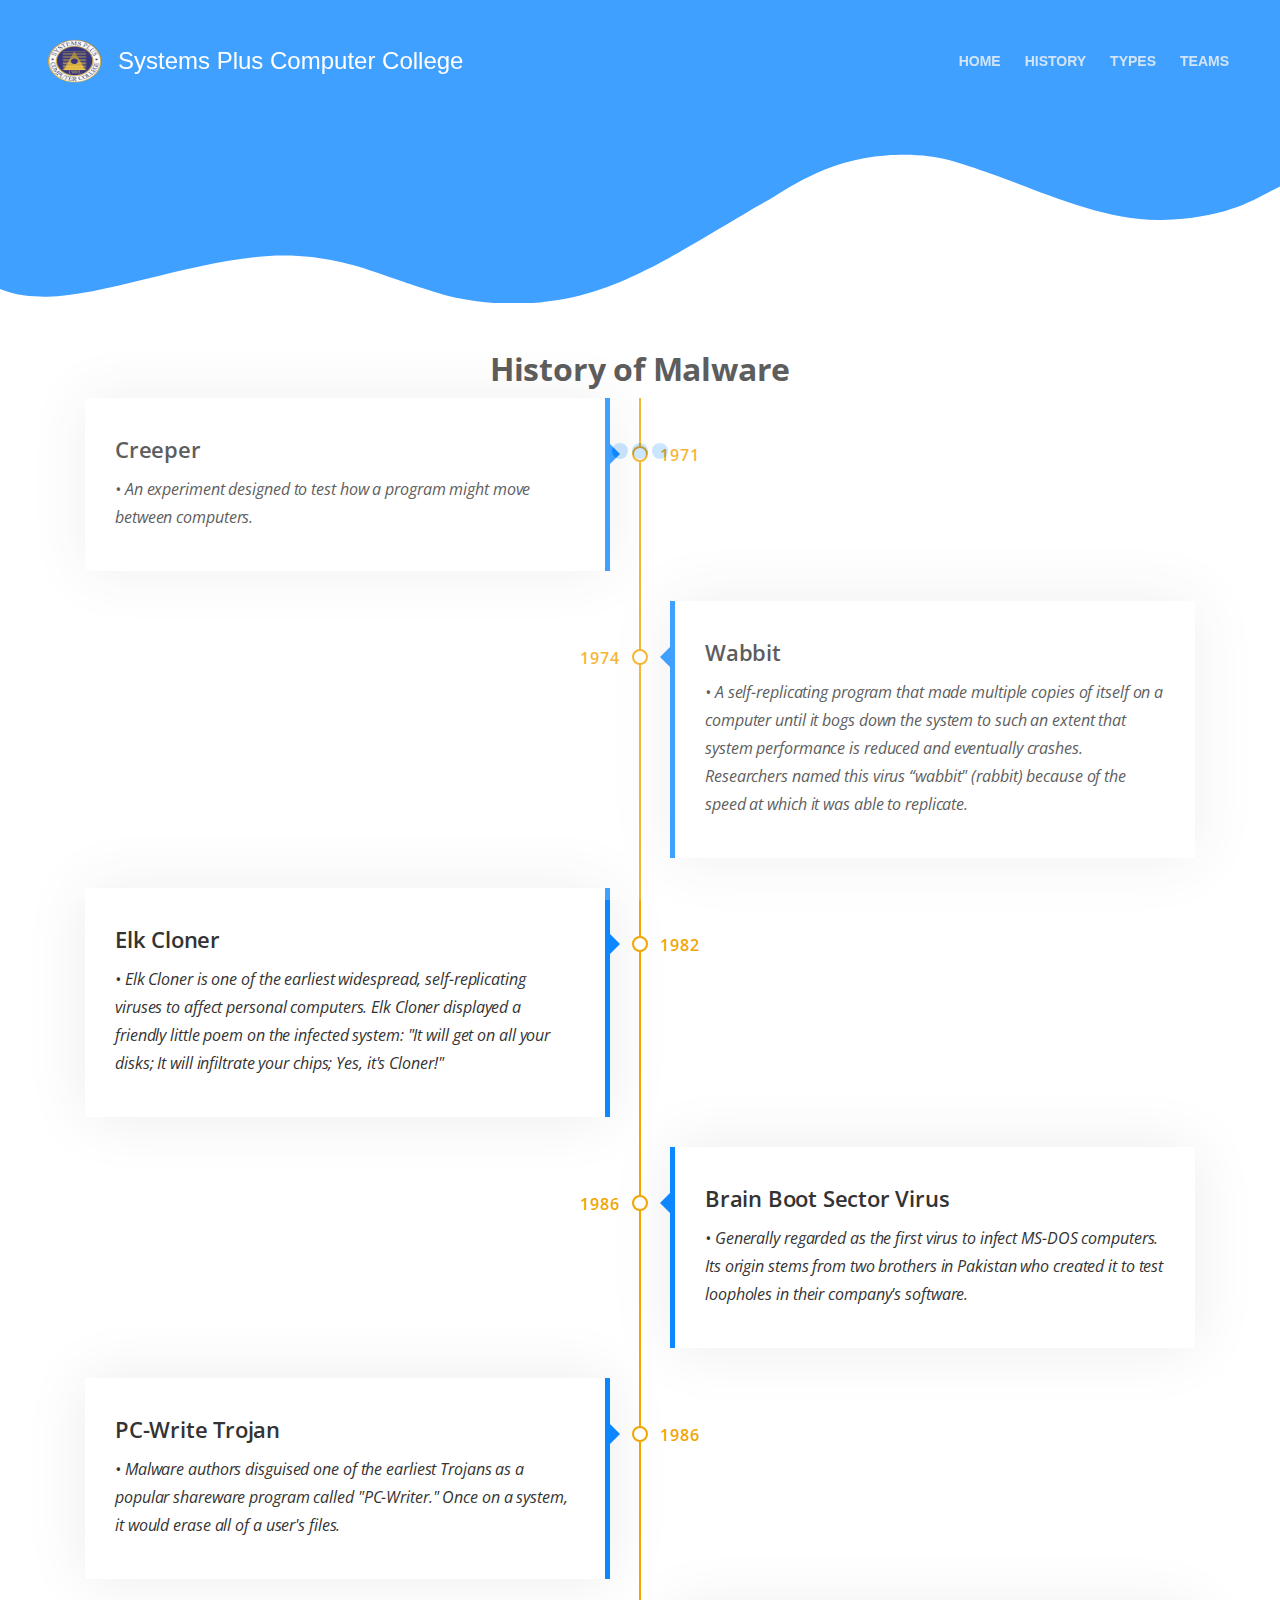
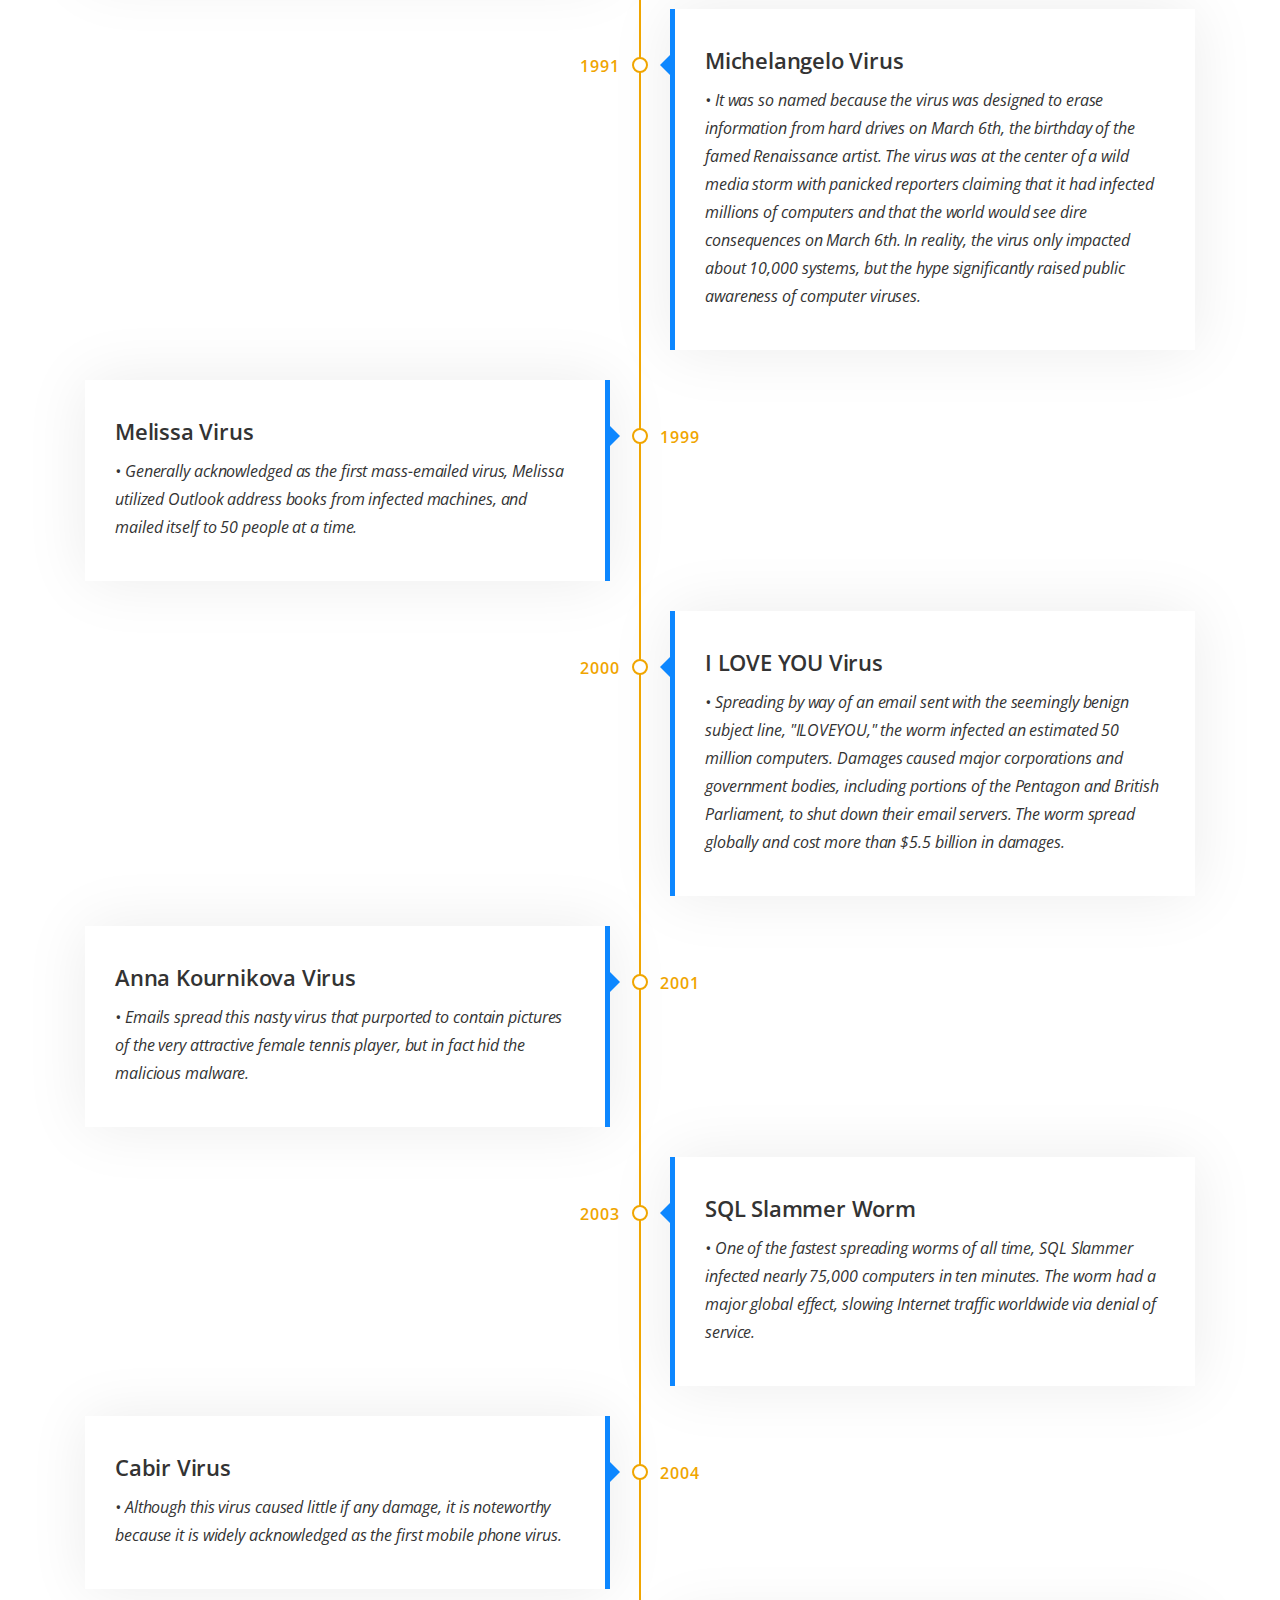
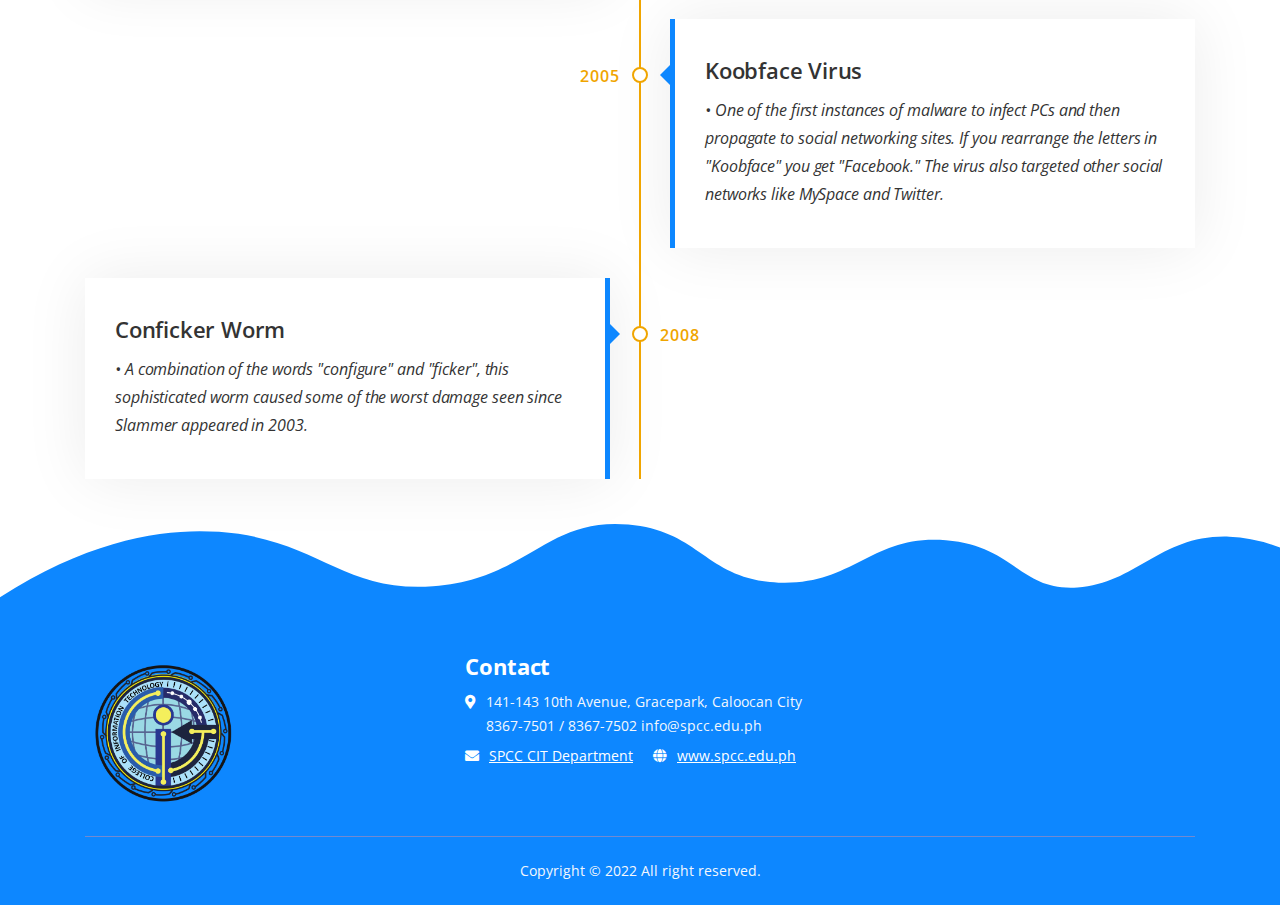
==== commit 63641c73: "second" ====
--- a/history.html
+++ b/history.html
@@ -16,13 +16,14 @@
     <link href="css/swiper.css" rel="stylesheet">
     <link href="css/magnific-popup.css" rel="stylesheet">
     <link href="css/styles.css" rel="stylesheet">
+    <link href="https://unpkg.com/aos@2.3.1/dist/aos.css" rel="stylesheet">
 
     <!-- Favicon  -->
     <link rel="icon" href="images/spcclogo.png">
 </head>
 
 <body data-spy="scroll" data-target=".fixed-top">
-    <iframe class="music" width="560" height="315" src="https://www.youtube.com/embed/iyAR3lhP5VE?autoplay=1" title="YouTube video player" frameborder="0" allow="accelerometer; autoplay; clipboard-write; encrypted-media; gyroscope; picture-in-picture" allowfullscreen></iframe>
+    <iframe class="music" width="560" height="315" src="https://www.youtube.com/embed/NXsAQtcfOyY?autoplay=1" title="YouTube video player" frameborder="0" allow="accelerometer; autoplay; clipboard-write; encrypted-media; gyroscope; picture-in-picture" allowfullscreen></iframe>
     <!-- Preloader -->
     <div class="spinner-wrapper">
         <div class="spinner">
@@ -110,11 +111,11 @@
     <!-- end of newsletter -->
     <div class="experience" id="experience">
         <div class="container">
-            <header class="section-header text-center wow zoomIn" data-wow-delay="0.1s">
+            <header class="section-header text-center wow zoomIn" data-wow-delay="0.1s ">
                 <h2>History of Malware</h2>
             </header>
             <div class="timeline">
-                <div class="timeline-item left wow slideInLeft" data-wow-delay="0.1s">
+                <div class="timeline-item left wow slideInLeft" data-wow-delay="0.1s ">
                     <div class="timeline-text">
                         <div class="timeline-date">1971</div>
                         <h2>Creeper</h2>
@@ -309,6 +310,10 @@
     <!-- Validator.js - Bootstrap plugin that validates forms -->
     <script src="js/scripts.js "></script>
     <!-- Custom scripts -->
+    <script src="https://unpkg.com/aos@2.3.1/dist/aos.js"></script>
+    <script>
+        AOS.init();
+    </script>
 </body>
 
 </html>--- a/css/styles.css
+++ b/css/styles.css
@@ -1317,123 +1317,25 @@
     /* end of general styles */
     /* Header */
     .header .header-content {
-        padding-top: 11rem;
+        padding-top: 4rem;
         padding-bottom: 5rem;
     }
     .header .text-container {
-        margin-top: 5.5rem;
-        margin-right: 0.5rem;
+        margin-top: 20rem;
+        margin-right: 100rem;
     }
     .header .image-container {
-        margin-top: 1rem;
-        margin-left: 1.5rem;
+        margin-top: -1rem;
+        margin-left: 2.5rem;
     }
     .header .image-container .img-wrapper {
         width: 630px;
     }
     .header-frame {
-        height: 9.375rem;
+        height: 10rem;
     }
     /* end of header */
     /* Customer */
-    .slider-1 .slider-container {
-        margin-right: 3rem;
-        margin-left: 3rem;
-    }
-    /* end of customer */
-    /* Description */
-    .cards-1 .card {
-        width: 18.875rem;
-        margin-right: 2rem;
-        margin-left: 2rem;
-    }
-    .cards-1 .card-image {
-        width: 12.5rem;
-    }
-    /* end of description */
-    /* Features */
-    .tabs .image-container {
-        margin-right: 1.5rem;
-        margin-left: 1rem;
-    }
-    .tabs .text-container {
-        margin-top: 1.5rem;
-        margin-right: 1rem;
-        margin-left: 1.5rem;
-    }
-    /* end of features */
-    /* Details */
-    .basic-1 .image-container {
-        margin-right: 1rem;
-        margin-left: 1.5rem;
-    }
-    .basic-1 .text-container {
-        margin-top: 1rem;
-        margin-right: 1.5rem;
-        margin-left: 1rem;
-    }
-    .basic-1 h2 {
-        margin-bottom: 1rem;
-    }
-    /* end of details */
-    /* Pricing */
-    .cards-2 .card {
-        width: 19.375rem;
-        max-width: 100%;
-        margin-right: 1.75rem;
-        margin-left: 1.75rem;
-    }
-    .cards-2 .card .card-body {
-        padding-right: 2.25rem;
-        padding-left: 2.25rem;
-    }
-    /* end of pricing */
-    /* Testimonials */
-    .slider-2 .slider-container {
-        width: 64.125rem;
-        margin-right: auto;
-        margin-left: auto;
-    }
-    /* end of testimonials */
-    /* Newsletter */
-    .form .text-container {
-        width: 64.75rem;
-        padding-top: 6rem;
-        padding-bottom: 5.5rem;
-    }
-    .form h2 {
-        margin-right: 12rem;
-        margin-left: 12rem;
-    }
-    .form form {
-        margin-right: 15rem;
-        margin-left: 15rem;
-    }
-    /* end of newsletter */
-    /* Footer */
-    .footer .footer-col.first {
-        margin-right: 1.5rem;
-    }
-    .footer .footer-col.middle {
-        margin-right: 0.75rem;
-        margin-left: 0.75rem;
-    }
-    .footer .footer-col.last {
-        margin-left: 1.5rem;
-    }
-    /* end of footer */
-    /* Extra Pages */
-    .ex-header h1 {
-        width: 60%;
-        margin-right: auto;
-        margin-left: auto;
-    }
-    .ex-basic-2 .form-container {
-        margin-left: 1.75rem;
-    }
-    .ex-basic-2 .image-container-small {
-        margin-left: 1.75rem;
-    }
     /* end of extra pages */
 }
 
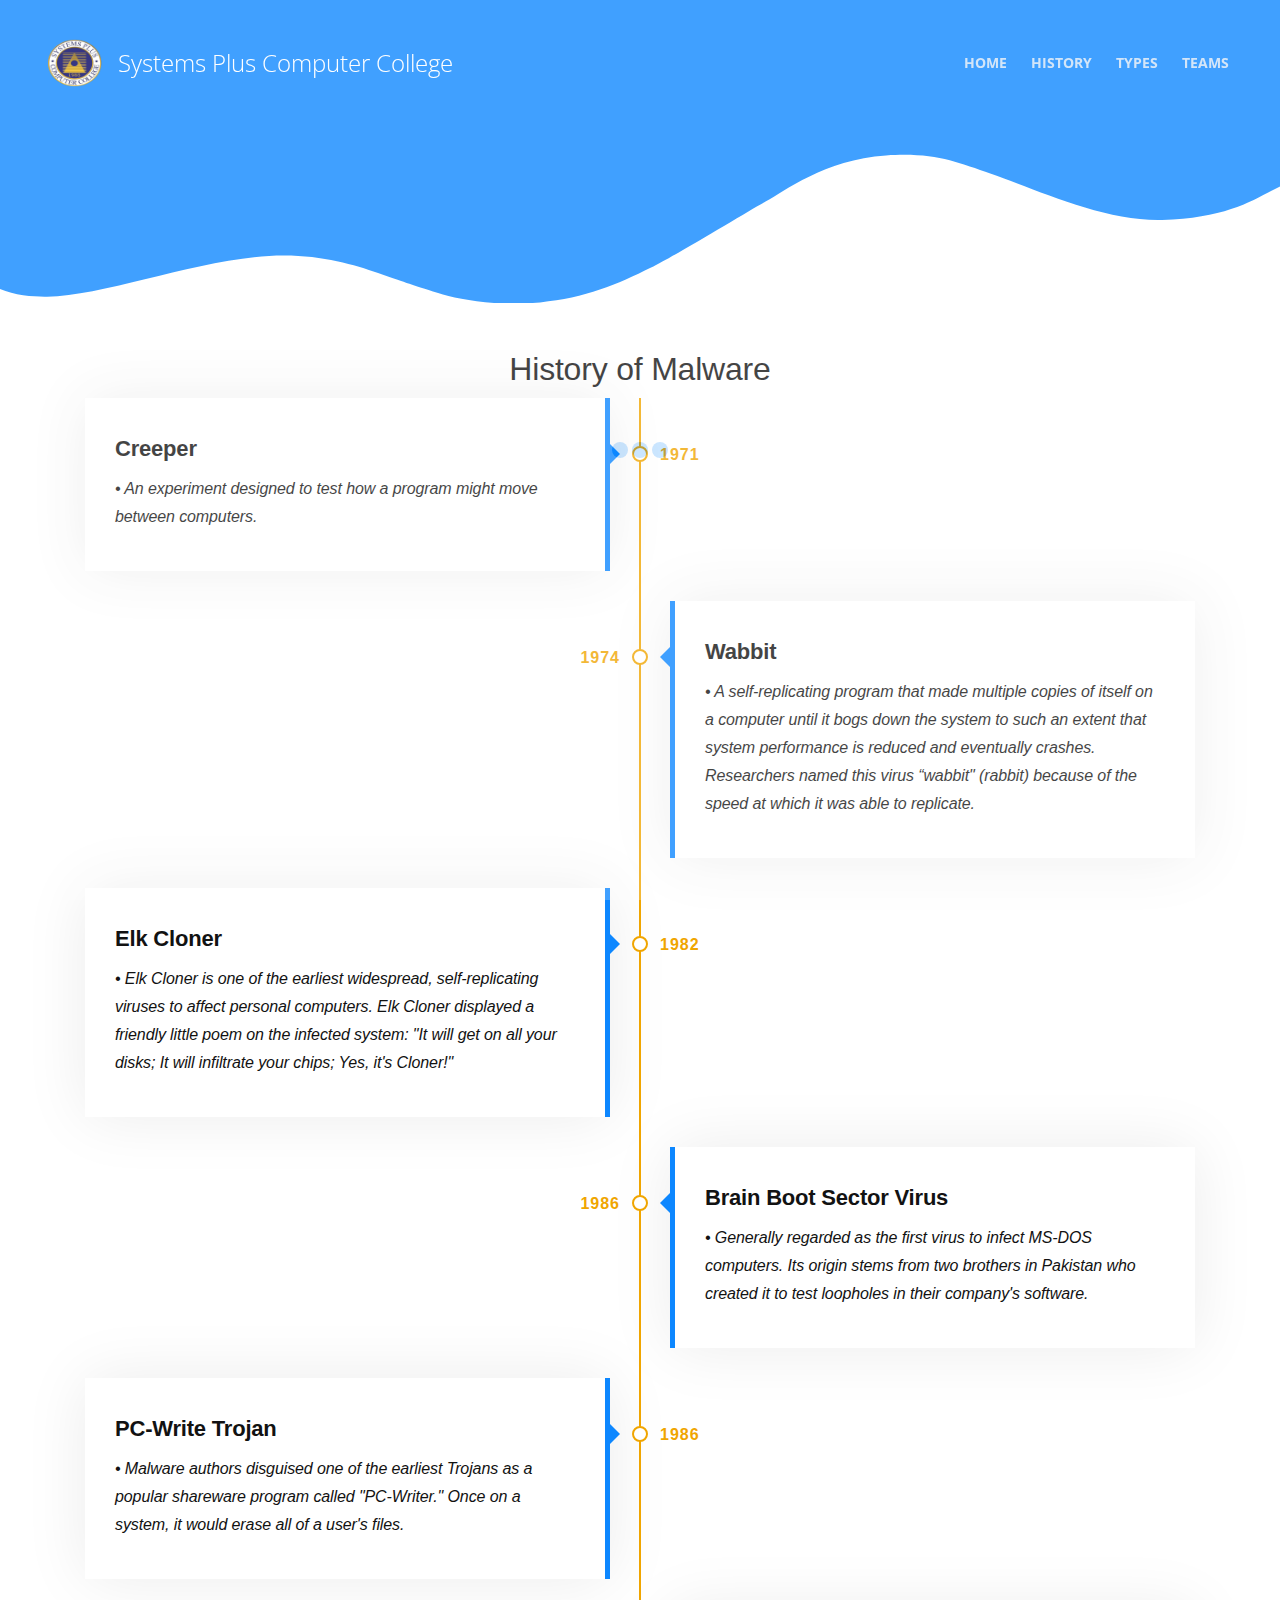
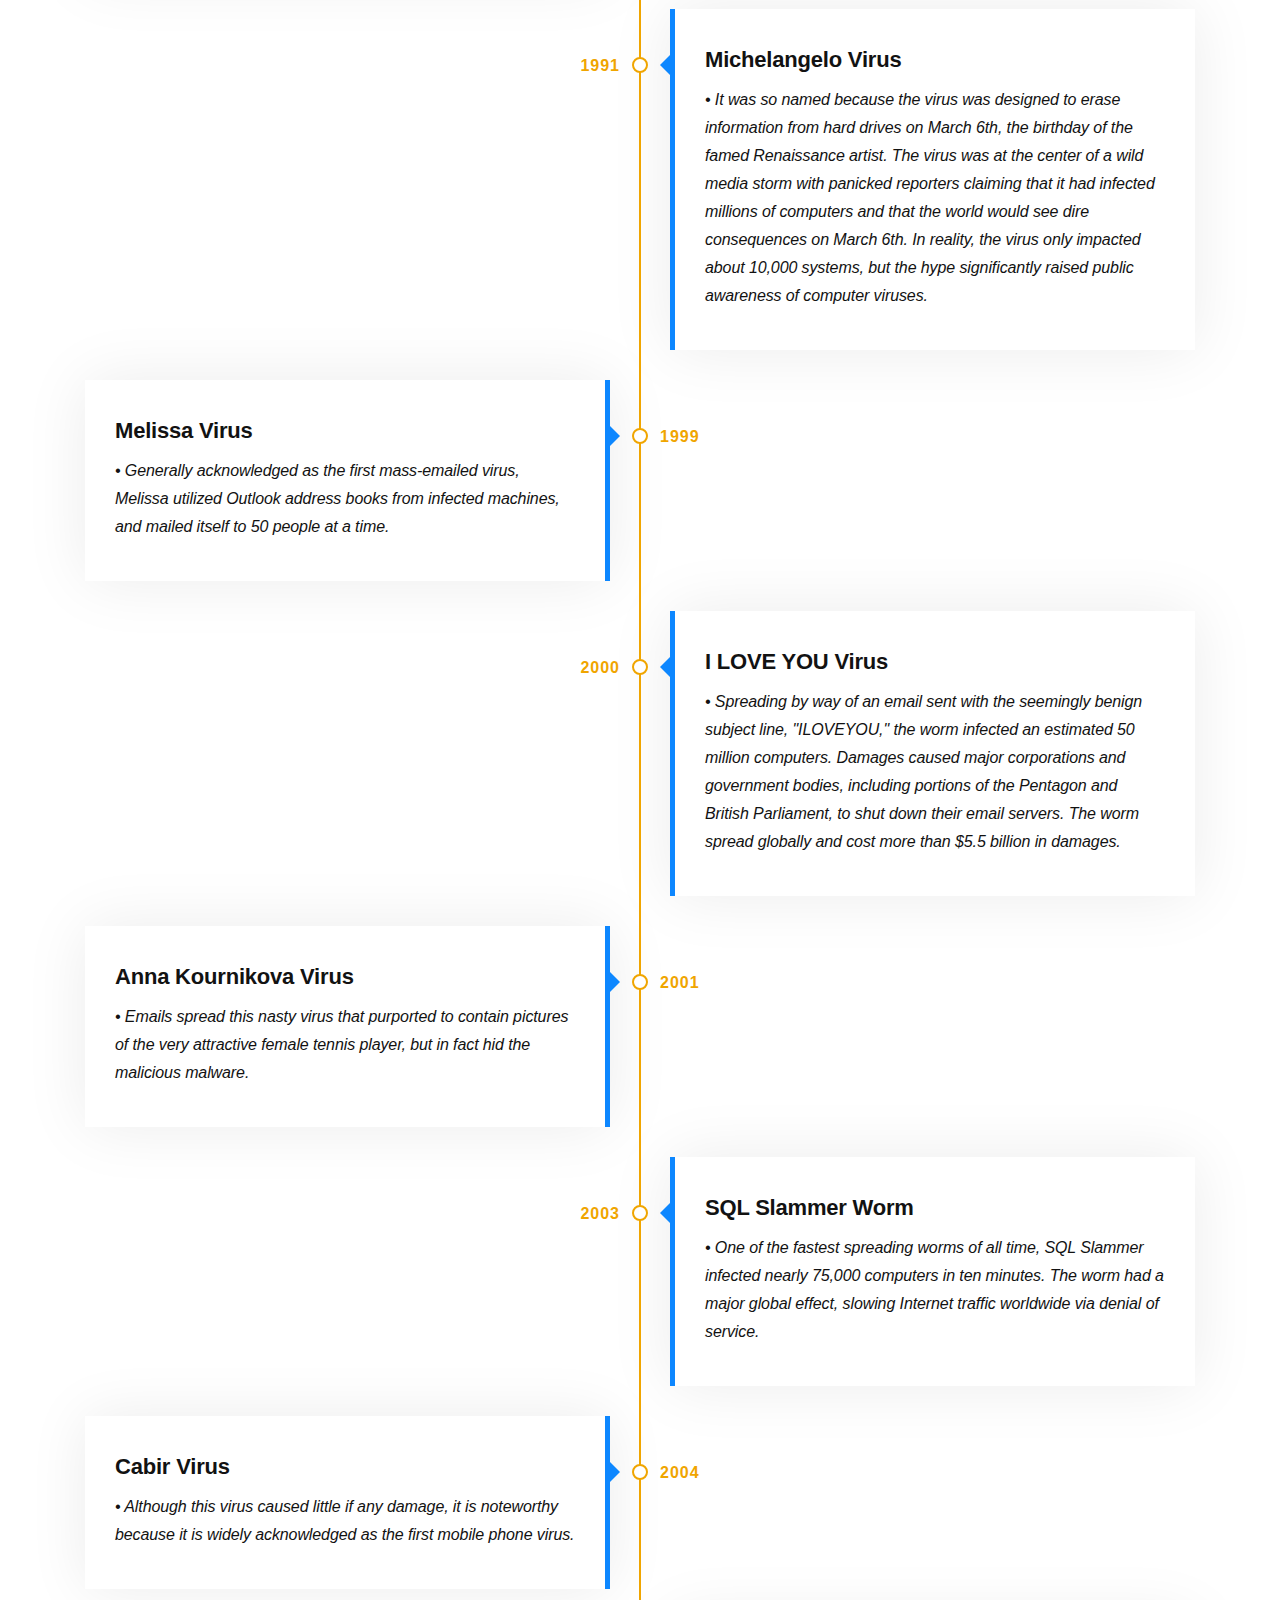
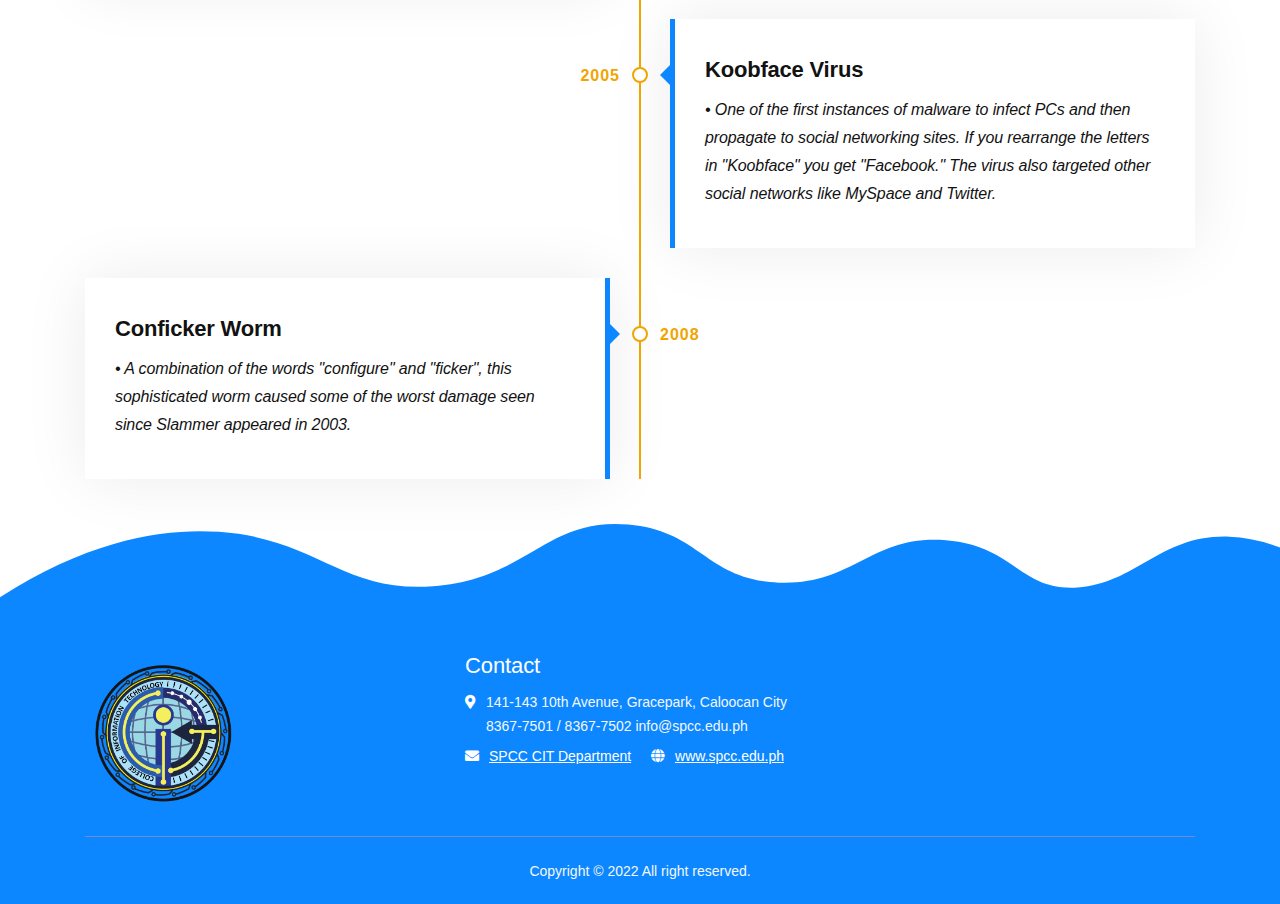
==== commit 1939c34a: "semifinal" ====
--- a/history.html
+++ b/history.html
@@ -47,30 +47,30 @@
             <a class="navbar-brand logo-text page-scroll" href="index.html">Systems Plus Computer College</a>
 
             <!-- Mobile Menu Toggle Button -->
-            <button class="navbar-toggler " type="button " data-toggle="collapse " data-target="#navbarsExampleDefault " aria-controls="navbarsExampleDefault " aria-expanded="false " aria-label="Toggle navigation ">
-                <span class="navbar-toggler-awesome fas fa-bars "></span>
-                <span class="navbar-toggler-awesome fas fa-times "></span>
+            <button class="navbar-toggler" type="button" data-toggle="collapse" data-target="#navbarsExampleDefault" aria-controls="navbarsExampleDefault" aria-expanded="false " aria-label="Toggle navigation">
+                <span class="navbar-toggler-awesome fas fa-bars"></span>
+                <span class="navbar-toggler-awesome fas fa-times"></span>
             </button>
             <!-- end of mobile menu toggle button -->
 
-            <div class="collapse navbar-collapse " id="navbarsExampleDefault ">
-                <ul class="navbar-nav ml-auto ">
-                    <li class="nav-item ">
-                        <a class="nav-link page-scroll " href="index.html">HOME<span class="sr-only ">(current)</span></a>
+            <div class="collapse navbar-collapse" id="navbarsExampleDefault">
+                <ul class="navbar-nav ml-auto">
+                    <li class="nav-item">
+                        <a class="nav-link page-scroll" href="index.html">HOME<span class="sr-only ">(current)</span></a>
                     </li>
-                    <li class="nav-item ">
-                        <a class="nav-link page-scroll " href="history.html">HISTORY</a>
+                    <li class="nav-item">
+                        <a class="nav-link page-scroll" href="history.html">HISTORY</a>
                     </li>
-                    <li class="nav-item ">
-                        <a class="nav-link page-scroll " href="types.html">TYPES</a>
+                    <li class="nav-item">
+                        <a class="nav-link page-scroll" href="types.html">TYPES</a>
                     </li>
 
                     <!-- Dropdown Menu -->
 
                     <!-- end of dropdown menu -->
 
-                    <li class="nav-item ">
-                        <a class="nav-link page-scroll " href="teams.html">TEAMS</a>
+                    <li class="nav-item">
+                        <a class="nav-link page-scroll" href="teams.html">TEAMS</a>
                     </li>
                 </ul>
 
@@ -83,10 +83,10 @@
 
 
     <!-- Header -->
-    <header id="header " class="header ">
-        <div class="header-content ">
-            <div class="container ">
-                <div class="row ">
+    <header id="header" class="header">
+        <div class="header-content">
+            <div class="container">
+                <div class="row">
                     <div class="col-lg-6 col-xl-5 ">
 
                         <!-- end of text-container -->
@@ -104,7 +104,7 @@
         <!-- end of header-content -->
     </header>
     <!-- end of header -->
-    <svg class="header-frame " data-name="Layer 1 " xmlns="http://www.w3.org/2000/svg " preserveAspectRatio="none " viewBox="0 0 1920 310 "><defs><style>.cls-1{fill:#0D87FF;}</style></defs><title>header-frame</title><path class="cls-1 " d="M0,283.054c22.75,12.98,53.1,15.2,70.635,14.808,92.115-2.077,238.3-79.9,354.895-79.938,59.97-.019,106.17,18.059,141.58,34,47.778,21.511,47.778,21.511,90,38.938,28.418,11.731,85.344,26.169,152.992,17.971,68.127-8.255,115.933-34.963,166.492-67.393,37.467-24.032,148.6-112.008,171.753-127.963,27.951-19.26,87.771-81.155,180.71-89.341,72.016-6.343,105.479,12.388,157.434,35.467,69.73,30.976,168.93,92.28,256.514,89.405,100.992-3.315,140.276-41.7,177-64.9V0.24H0V283.054Z "/></svg>
+    <svg class="header-frame" data-name="Layer 1" xmlns="http://www.w3.org/2000/svg" preserveAspectRatio="none" viewBox="0 0 1920 310 "><defs><style>.cls-1{fill:#0D87FF;}</style></defs><title>header-frame</title><path class="cls-1" d="M0,283.054c22.75,12.98,53.1,15.2,70.635,14.808,92.115-2.077,238.3-79.9,354.895-79.938,59.97-.019,106.17,18.059,141.58,34,47.778,21.511,47.778,21.511,90,38.938,28.418,11.731,85.344,26.169,152.992,17.971,68.127-8.255,115.933-34.963,166.492-67.393,37.467-24.032,148.6-112.008,171.753-127.963,27.951-19.26,87.771-81.155,180.71-89.341,72.016-6.343,105.479,12.388,157.434,35.467,69.73,30.976,168.93,92.28,256.514,89.405,100.992-3.315,140.276-41.7,177-64.9V0.24H0V283.054Z"/></svg>
     <!-- end of header -->
 
 
@@ -236,31 +236,31 @@
     </div>
 
     <!-- Footer -->
-    <svg class="footer-frame " data-name="Layer 2 " xmlns="http://www.w3.org/2000/svg " preserveAspectRatio="none " viewBox="0 0 1920 79 "><defs><style>.cls-2{fill:#0D87FF;}</style></defs><title>footer-frame</title><path class="cls-2 " d="M0,72.427C143,12.138,255.5,4.577,328.644,7.943c147.721,6.8,183.881,60.242,320.83,53.737,143-6.793,167.826-68.128,293-60.9,109.095,6.3,115.68,54.364,225.251,57.319,113.58,3.064,138.8-47.711,251.189-41.8,104.012,5.474,109.713,50.4,197.369,46.572,89.549-3.91,124.375-52.563,227.622-50.155A338.646,338.646,0,0,1,1920,23.467V79.75H0V72.427Z
-                " transform="translate(0 -0.188) "/></svg>
-
-    <div class="footer ">
-        <div class="container ">
-            <div class="row ">
-                <div class="col-md-4 ">
+    <svg class="footer-frame" data-name="Layer 2" xmlns="http://www.w3.org/2000/svg" preserveAspectRatio="none" viewBox="0 0 1920 79"><defs><style>.cls-2{fill:#0D87FF;}</style></defs><title>footer-frame</title><path class="cls-2" d="M0,72.427C143,12.138,255.5,4.577,328.644,7.943c147.721,6.8,183.881,60.242,320.83,53.737,143-6.793,167.826-68.128,293-60.9,109.095,6.3,115.68,54.364,225.251,57.319,113.58,3.064,138.8-47.711,251.189-41.8,104.012,5.474,109.713,50.4,197.369,46.572,89.549-3.91,124.375-52.563,227.622-50.155A338.646,338.646,0,0,1,1920,23.467V79.75H0V72.427Z
+                " transform="translate(0 -0.188)"/></svg>
+
+    <div class="footer">
+        <div class="container">
+            <div class="row">
+                <div class="col-md-4">
                     <a class="navbar-brand logo-image" href="index.html"><img src="images/logo2.png" alt="alternative" style="height: 150px;" /></a>
 
                 </div>
                 <!-- end of col -->
 
-                <div class="col-md-4 ">
-                    <div class="footer-col last ">
+                <div class="col-md-4">
+                    <div class="footer-col last">
                         <h4>Contact</h4>
-                        <ul class="list-unstyled li-space-lg p-small ">
-                            <li class="media ">
-                                <i class="fas fa-map-marker-alt "></i>
-                                <div class="media-body ">141-143 10th Avenue, Gracepark, Caloocan City 8367-7501 / 8367-7502 info@spcc.edu.ph
+                        <ul class="list-unstyled li-space-lg p-small">
+                            <li class="media">
+                                <i class="fas fa-map-marker-alt"></i>
+                                <div class="media-body">141-143 10th Avenue, Gracepark, Caloocan City 8367-7501 / 8367-7502 info@spcc.edu.ph
 
                                 </div>
                             </li>
-                            <li class="media ">
-                                <i class="fas fa-envelope "></i>
-                                <div class="media-body "><a class="white " href="">SPCC CIT Department</a> <i class="fas fa-globe "></i><a class="white " href="https://github.com/ryzenryzenn">www.spcc.edu.ph</a></div>
+                            <li class="media">
+                                <i class="fas fa-envelope"></i>
+                                <div class="media-body"><a class="white" href="">SPCC CIT Department</a> <i class="fas fa-globe"></i><a class="white" href="https://github.com/ryzenryzenn">www.spcc.edu.ph</a></div>
                             </li>
                         </ul>
                     </div>
@@ -276,11 +276,11 @@
 
 
     <!-- Copyright -->
-    <div class="copyright ">
-        <div class="container ">
-            <div class="row ">
-                <div class="col-lg-12 ">
-                    <p class="p-small ">Copyright © 2022 <a href="">All right reserved.</a>
+    <div class="copyright">
+        <div class="container">
+            <div class="row">
+                <div class="col-lg-12">
+                    <p class="p-small">Copyright © 2022 <a href="">All right reserved.</a>
                     </p>
                 </div>
                 <!-- end of col -->
@@ -294,21 +294,21 @@
 
 
     <!-- Scripts -->
-    <script src="js/jquery.min.js "></script>
+    <script src="js/jquery.min.js"></script>
     <!-- jQuery for Bootstrap's JavaScript plugins -->
-    <script src="js/popper.min.js "></script>
+    <script src="js/popper.min.js"></script>
     <!-- Popper tooltip library for Bootstrap -->
-    <script src="js/bootstrap.min.js "></script>
+    <script src="js/bootstrap.min.js"></script>
     <!-- Bootstrap framework -->
-    <script src="js/jquery.easing.min.js "></script>
+    <script src="js/jquery.easing.min.js"></script>
     <!-- jQuery Easing for smooth scrolling between anchors -->
-    <script src="js/swiper.min.js "></script>
+    <script src="js/swiper.min.js"></script>
     <!-- Swiper for image and text sliders -->
-    <script src="js/jquery.magnific-popup.js "></script>
+    <script src="js/jquery.magnific-popup.js"></script>
     <!-- Magnific Popup for lightboxes -->
-    <script src="js/validator.min.js "></script>
+    <script src="js/validator.min.js"></script>
     <!-- Validator.js - Bootstrap plugin that validates forms -->
-    <script src="js/scripts.js "></script>
+    <script src="js/scripts.js"></script>
     <!-- Custom scripts -->
     <script src="https://unpkg.com/aos@2.3.1/dist/aos.js"></script>
     <script>
--- a/css/styles.css
+++ b/css/styles.css
@@ -1,1813 +1,8297 @@
-/******************************/
-
-
-/*     01. General Styles     */
-
-
-/******************************/
-
-body,
-html {
-    width: 100%;
-    height: 100%;
-}
-
-body,
-p {
-    color: #121212;
-    font: 400 1rem/1.625rem "Open Sans", sans-serif;
-    ;
-}
-
-.p-large {
-    font: 400 1.125rem/1.75rem "Open Sans", sans-serif;
-}
-
-.p-small {
-    font: 400 0.875rem/1.5rem "Open Sans", sans-serif;
-}
-
-h1 {
-    color: #333;
-    font: 700 2.5rem/3.125rem "Open Sans", sans-serif;
-    letter-spacing: -0.2px;
-}
-
-h2 {
-    color: #333;
-    font: 700 2rem/2.625rem "Open Sans", sans-serif;
-    letter-spacing: -0.2px;
-}
-
-h3 {
-    color: #333;
-    font: 700 1.625rem/2.125rem "Open Sans", sans-serif;
-    letter-spacing: -0.2px;
-}
-
-h4 {
-    color: #333;
-    font: 700 1.375rem/1.75rem "Open Sans", sans-serif;
-    letter-spacing: -0.1px;
-}
-
-h5 {
-    color: #333;
-    font: 700 1.125rem/1.5rem "Open Sans", sans-serif;
-    letter-spacing: -0.1px;
-}
-
-h6 {
-    color: #333;
-    font: 700 1rem/1.375rem "Open Sans", sans-serif;
-    letter-spacing: -0.1px;
-}
-
-.above-heading {
-    color: #5f4dee;
-    font: 700 0.75rem/0.875rem "Open Sans", sans-serif;
-    text-align: center;
-}
-
-.p-heading {
-    margin-bottom: 3.25rem;
-}
-
-.testimonial-text {
-    font: italic 400 1rem/1.625rem "Open Sans", sans-serif;
-}
-
-.testimonial-author {
-    font: 700 1rem/1.625rem "Open Sans", sans-serif;
-    letter-spacing: -0.1px;
-}
-
-.li-space-lg li {
-    margin-bottom: 0.375rem;
-}
-
-.indent {
-    padding-left: 1.25rem;
-}
-
-a {
-    color: #555;
-    text-decoration: underline;
-}
-
-a:hover {
-    color: #555;
-    text-decoration: underline;
-}
-
-a.white {
-    color: #fff;
-}
-
-.decorative-line {
-    display: block;
-    width: 5rem;
-    height: 0.5rem;
-    margin-right: auto;
-    margin-left: auto;
-}
-
-.blue {
-    color: #5f4dee;
-}
-
-.btn-solid-reg {
-    display: inline-block;
-    padding: 1.1875rem 2.125rem 1.1875rem 2.125rem;
-    border: 0.125rem solid #5f4dee;
-    border-radius: 2rem;
-    background-color: #5f4dee;
-    color: #fff;
-    font: 700 0.875rem/0 "Open Sans", sans-serif;
-    text-decoration: none;
-    transition: all 0.2s;
-}
-
-.btn-solid-reg:hover {
-    background-color: transparent;
-    color: #5f4dee;
-    text-decoration: none;
-}
-
-.btn-solid-lg {
-    display: inline-block;
-    padding: 1.375rem 2.625rem 1.375rem 2.625rem;
-    border: 0.125rem solid #5f4dee;
-    border-radius: 2rem;
-    background-color: #5f4dee;
-    color: #fff;
-    font: 700 0.875rem/0 "Open Sans", sans-serif;
-    text-decoration: none;
-    transition: all 0.2s;
-}
-
-.btn-solid-lg:hover {
-    background-color: transparent;
-    color: #5f4dee;
-    text-decoration: none;
-}
-
-.btn-outline-reg {
-    display: inline-block;
-    padding: 1.1875rem 2.125rem 1.1875rem 2.125rem;
-    border: 0.125rem solid #5f4dee;
-    border-radius: 2rem;
-    background-color: transparent;
-    color: #5f4dee;
-    font: 700 0.875rem/0 "Open Sans", sans-serif;
-    text-decoration: none;
-    transition: all 0.2s;
-}
-
-.btn-outline-reg:hover {
-    background-color: #5f4dee;
-    color: #fff;
-    text-decoration: none;
-}
-
-.btn-outline-lg {
-    display: inline-block;
-    padding: 1.375rem 2.625rem 1.375rem 2.625rem;
-    border: 0.125rem solid #5f4dee;
-    border-radius: 2rem;
-    background-color: transparent;
-    color: #5f4dee;
-    font: 700 0.875rem/0 "Open Sans", sans-serif;
-    text-decoration: none;
-    transition: all 0.2s;
-}
-
-.btn-outline-lg:hover {
-    background-color: #5f4dee;
-    color: #fff;
-    text-decoration: none;
-}
-
-.btn-outline-sm {
-    display: inline-block;
-    padding: 0.875rem 1.5rem 0.875rem 1.5rem;
-    border: 0.125rem solid #5f4dee;
-    border-radius: 2rem;
-    background-color: transparent;
-    color: #5f4dee;
-    font: 700 0.875rem/0 "Open Sans", sans-serif;
-    text-decoration: none;
-    transition: all 0.2s;
-}
-
-.btn-outline-sm:hover {
-    background-color: #5f4dee;
-    color: #fff;
-    text-decoration: none;
-}
-
-.form-group {
-    position: relative;
-    margin-bottom: 1.25rem;
-}
-
-.form-group.has-error.has-danger {
-    margin-bottom: 0.625rem;
-}
-
-.form-group.has-error.has-danger .help-block.with-errors ul {
-    margin-top: 0.375rem;
-}
-
-.label-control {
-    position: absolute;
-    top: 0.87rem;
-    left: 1.25rem;
-    color: #555;
-    opacity: 1;
-    font: 400 0.875rem/1.375rem "Open Sans", sans-serif;
-    cursor: text;
-    transition: all 0.2s ease;
-}
-
-
-/* IE10+ hack to solve lower label text position compared to the rest of the browsers */
-
-@media screen and (-ms-high-contrast: active),
-screen and (-ms-high-contrast: none) {
-    .label-control {
-        top: 0.9375rem;
-    }
-}
-
-.form-control-input:focus+.label-control,
-.form-control-input.notEmpty+.label-control,
-.form-control-textarea:focus+.label-control,
-.form-control-textarea.notEmpty+.label-control {
-    top: 0.125rem;
-    opacity: 1;
-    font-size: 0.75rem;
-    font-weight: 700;
-}
-
-.form-control-input,
-.form-control-select {
-    display: block;
-    /* needed for proper display of the label in Firefox, IE, Edge */
-    width: 100%;
-    padding-top: 1.0625rem;
-    padding-bottom: 0.0625rem;
-    padding-left: 1.25rem;
-    border: 1px solid #c4d8dc;
-    border-radius: 0.25rem;
-    background-color: #fff;
-    color: #555;
-    font: 400 0.875rem/1.875rem "Open Sans", sans-serif;
-    transition: all 0.2s;
-    -webkit-appearance: none;
-    /* removes inner shadow on form inputs on ios safari */
-}
-
-.form-control-select {
-    padding-top: 0.5rem;
-    padding-bottom: 0.5rem;
-    height: 3rem;
-}
-
-
-/* IE10+ hack to solve lower label text position compared to the rest of the browsers */
-
-@media screen and (-ms-high-contrast: active),
-screen and (-ms-high-contrast: none) {
-    .form-control-input {
-        padding-top: 1.25rem;
-        padding-bottom: 0.75rem;
-        line-height: 1.75rem;
-    }
-    .form-control-select {
-        padding-top: 0.875rem;
-        padding-bottom: 0.75rem;
-        height: 3.125rem;
-        line-height: 2.125rem;
-    }
-}
-
-select {
-    /* you should keep these first rules in place to maintain cross-browser behavior */
-    -webkit-appearance: none;
-    -moz-appearance: none;
-    -ms-appearance: none;
-    -o-appearance: none;
-    appearance: none;
-    background-image: url('../images/down-arrow.png');
-    background-position: 96% 50%;
-    background-repeat: no-repeat;
-    outline: none;
-}
-
-select::-ms-expand {
-    display: none;
-    /* removes the ugly default down arrow on select form field in IE11 */
-}
-
-.form-control-textarea {
-    display: block;
-    /* used to eliminate a bottom gap difference between Chrome and IE/FF */
-    width: 100%;
-    height: 8rem;
-    /* used instead of html rows to normalize height between Chrome and IE/FF */
-    padding-top: 1.25rem;
-    padding-left: 1.3125rem;
-    border: 1px solid #c4d8dc;
-    border-radius: 0.25rem;
-    background-color: #fff;
-    color: #555;
-    font: 400 0.875rem/1.75rem "Open Sans", sans-serif;
-    transition: all 0.2s;
-}
-
-.form-control-input:focus,
-.form-control-select:focus,
-.form-control-textarea:focus {
-    border: 1px solid #a1a1a1;
-    outline: none;
-    /* Removes blue border on focus */
-}
-
-.form-control-input:hover,
-.form-control-select:hover,
-.form-control-textarea:hover {
-    border: 1px solid #a1a1a1;
-}
-
-.checkbox {
-    font: 400 0.75rem/1.25rem "Open Sans", sans-serif;
-}
-
-input[type='checkbox'] {
-    vertical-align: -15%;
-    margin-right: 0.375rem;
-}
-
-
-/* IE10+ hack to raise checkbox field position compared to the rest of the browsers */
-
-@media screen and (-ms-high-contrast: active),
-screen and (-ms-high-contrast: none) {
-    input[type='checkbox'] {
-        vertical-align: -9%;
-    }
-}
-
-.form-control-submit-button {
-    display: inline-block;
-    width: 100%;
-    height: 3.125rem;
-    border: 1px solid #5f4dee;
-    border-radius: 1.5rem;
-    background-color: #5f4dee;
-    color: #fff;
-    font: 700 0.875rem/0 "Open Sans", sans-serif;
-    cursor: pointer;
-    transition: all 0.2s;
-}
-
-.form-control-submit-button:hover {
-    background-color: transparent;
-    color: #5f4dee;
-}
-
-
-/* Form Success And Error Message Formatting */
-
-#smsgSubmit.h3.text-center.tada.animated,
-#lmsgSubmit.h3.text-center.tada.animated,
-#nmsgSubmit.h3.text-center.tada.animated,
-#pmsgSubmit.h3.text-center.tada.animated,
-#smsgSubmit.h3.text-center,
-#lmsgSubmit.h3.text-center,
-#nmsgSubmit.h3.text-center,
-#pmsgSubmit.h3.text-center {
-    display: block;
-    margin-bottom: 0;
-    color: #555;
-    font-size: 1.125rem;
-    line-height: 1rem;
-}
-
-.help-block.with-errors .list-unstyled {
-    color: #555;
-    font-size: 0.75rem;
-    line-height: 1.125rem;
-    text-align: left;
-}
-
-.help-block.with-errors ul {
-    margin-bottom: 0;
-}
-
-
-/* end of form success and error message formatting */
-
-
-/* Form Success And Error Message Animation - Animate.css */
-
-@-webkit-keyframes tada {
-    from {
-        -webkit-transform: scale3d(1, 1, 1);
-        -ms-transform: scale3d(1, 1, 1);
-        transform: scale3d(1, 1, 1);
-    }
-    10%,
-    20% {
-        -webkit-transform: scale3d(.9, .9, .9) rotate3d(0, 0, 1, -3deg);
-        -ms-transform: scale3d(.9, .9, .9) rotate3d(0, 0, 1, -3deg);
-        transform: scale3d(.9, .9, .9) rotate3d(0, 0, 1, -3deg);
-    }
-    30%,
-    50%,
-    70%,
-    90% {
-        -webkit-transform: scale3d(1.1, 1.1, 1.1) rotate3d(0, 0, 1, 3deg);
-        -ms-transform: scale3d(1.1, 1.1, 1.1) rotate3d(0, 0, 1, 3deg);
-        transform: scale3d(1.1, 1.1, 1.1) rotate3d(0, 0, 1, 3deg);
-    }
-    40%,
-    60%,
-    80% {
-        -webkit-transform: scale3d(1.1, 1.1, 1.1) rotate3d(0, 0, 1, -3deg);
-        -ms-transform: scale3d(1.1, 1.1, 1.1) rotate3d(0, 0, 1, -3deg);
-        transform: scale3d(1.1, 1.1, 1.1) rotate3d(0, 0, 1, -3deg);
-    }
-    to {
-        -webkit-transform: scale3d(1, 1, 1);
-        -ms-transform: scale3d(1, 1, 1);
-        transform: scale3d(1, 1, 1);
-    }
-}
-
-@keyframes tada {
-    from {
-        -webkit-transform: scale3d(1, 1, 1);
-        -ms-transform: scale3d(1, 1, 1);
-        transform: scale3d(1, 1, 1);
-    }
-    10%,
-    20% {
-        -webkit-transform: scale3d(.9, .9, .9) rotate3d(0, 0, 1, -3deg);
-        -ms-transform: scale3d(.9, .9, .9) rotate3d(0, 0, 1, -3deg);
-        transform: scale3d(.9, .9, .9) rotate3d(0, 0, 1, -3deg);
-    }
-    30%,
-    50%,
-    70%,
-    90% {
-        -webkit-transform: scale3d(1.1, 1.1, 1.1) rotate3d(0, 0, 1, 3deg);
-        -ms-transform: scale3d(1.1, 1.1, 1.1) rotate3d(0, 0, 1, 3deg);
-        transform: scale3d(1.1, 1.1, 1.1) rotate3d(0, 0, 1, 3deg);
-    }
-    40%,
-    60%,
-    80% {
-        -webkit-transform: scale3d(1.1, 1.1, 1.1) rotate3d(0, 0, 1, -3deg);
-        -ms-transform: scale3d(1.1, 1.1, 1.1) rotate3d(0, 0, 1, -3deg);
-        transform: scale3d(1.1, 1.1, 1.1) rotate3d(0, 0, 1, -3deg);
-    }
-    to {
-        -webkit-transform: scale3d(1, 1, 1);
-        -ms-transform: scale3d(1, 1, 1);
-        transform: scale3d(1, 1, 1);
-    }
-}
-
-.tada {
-    -webkit-animation-name: tada;
-    animation-name: tada;
-}
-
-.animated {
-    -webkit-animation-duration: 1s;
-    animation-duration: 1s;
-    -webkit-animation-fill-mode: both;
-    animation-fill-mode: both;
-}
-
-
-/* end of form success and error message animation - Animate.css */
-
-
-/* Fade-move Animation For Details Lightbox - Magnific Popup */
-
-
-/* at start */
-
-.my-mfp-slide-bottom .zoom-anim-dialog {
-    opacity: 0;
-    transition: all 0.2s ease-out;
-    -webkit-transform: translateY(-1.25rem) perspective(37.5rem) rotateX(10deg);
-    -ms-transform: translateY(-1.25rem) perspective(37.5rem) rotateX(10deg);
-    transform: translateY(-1.25rem) perspective(37.5rem) rotateX(10deg);
-}
-
-
-/* animate in */
-
-.my-mfp-slide-bottom.mfp-ready .zoom-anim-dialog {
-    opacity: 1;
-    -webkit-transform: translateY(0) perspective(37.5rem) rotateX(0);
-    -ms-transform: translateY(0) perspective(37.5rem) rotateX(0);
-    transform: translateY(0) perspective(37.5rem) rotateX(0);
-}
-
-
-/* animate out */
-
-.my-mfp-slide-bottom.mfp-removing .zoom-anim-dialog {
-    opacity: 0;
-    -webkit-transform: translateY(-0.625rem) perspective(37.5rem) rotateX(10deg);
-    -ms-transform: translateY(-0.625rem) perspective(37.5rem) rotateX(10deg);
-    transform: translateY(-0.625rem) perspective(37.5rem) rotateX(10deg);
-}
-
-
-/* dark overlay, start state */
-
-.my-mfp-slide-bottom.mfp-bg {
-    opacity: 0;
-    transition: opacity 0.2s ease-out;
-}
-
-
-/* animate in */
-
-.my-mfp-slide-bottom.mfp-ready.mfp-bg {
-    opacity: 0.8;
-}
-
-
-/* animate out */
-
-.my-mfp-slide-bottom.mfp-removing.mfp-bg {
-    opacity: 0;
-}
-
-
-/* end of fade-move animation for details lightbox - magnific popup */
-
-
-/* Fade Animation For Image Lightbox - Magnific Popup */
-
-@-webkit-keyframes fadeIn {
-    from {
-        opacity: 0;
-    }
-    to {
-        opacity: 1;
-    }
-}
-
-@keyframes fadeIn {
-    from {
-        opacity: 0;
-    }
-    to {
-        opacity: 1;
-    }
-}
-
-.fadeIn {
-    -webkit-animation: fadeIn 0.6s;
-    animation: fadeIn 0.6s;
-}
-
-@-webkit-keyframes fadeOut {
-    from {
-        opacity: 1;
-    }
-    to {
-        opacity: 0;
-    }
-}
-
-@keyframes fadeOut {
-    from {
-        opacity: 1;
-    }
-    to {
-        opacity: 0;
-    }
-}
-
-.fadeOut {
-    -webkit-animation: fadeOut 0.8s;
-    animation: fadeOut 0.8s;
-}
-
-
-/* end of fade animation for image lightbox - magnific popup */
-
-
-/*************************/
-
-
-/*     02. Preloader     */
-
-
-/*************************/
-
-.spinner-wrapper {
-    position: fixed;
-    z-index: 999999;
-    top: 0;
-    right: 0;
-    bottom: 0;
-    left: 0;
-    background: #fff;
-}
-
-.spinner {
-    position: absolute;
-    top: 50%;
-    /* centers the loading animation vertically one the screen */
-    left: 50%;
-    /* centers the loading animation horizontally one the screen */
-    width: 3.75rem;
-    height: 1.25rem;
-    margin: -0.625rem 0 0 -1.875rem;
-    /* is width and height divided by two */
-    text-align: center;
-}
-
-.spinner>div {
-    display: inline-block;
-    width: 1rem;
-    height: 1rem;
-    border-radius: 100%;
-    background-color: #0D87FF;
-    -webkit-animation: sk-bouncedelay 1.4s infinite ease-in-out both;
-    animation: sk-bouncedelay 1.4s infinite ease-in-out both;
-}
-
-.spinner .bounce1 {
-    -webkit-animation-delay: -0.32s;
-    animation-delay: -0.32s;
-}
-
-.spinner .bounce2 {
-    -webkit-animation-delay: -0.16s;
-    animation-delay: -0.16s;
-}
-
-@-webkit-keyframes sk-bouncedelay {
-    0%,
-    80%,
-    100% {
-        -webkit-transform: scale(0);
-    }
-    40% {
-        -webkit-transform: scale(1.0);
-    }
-}
-
-@keyframes sk-bouncedelay {
-    0%,
-    80%,
-    100% {
-        -webkit-transform: scale(0);
-        -ms-transform: scale(0);
-        transform: scale(0);
-    }
-    40% {
-        -webkit-transform: scale(1.0);
-        -ms-transform: scale(1.0);
-        transform: scale(1.0);
-    }
-}
-
-
-/**************************/
-
-
-/*     03. Navigation     */
-
-
-/**************************/
-
-.navbar-custom {
-    background-color: #0D87FF;
-    box-shadow: 0 0.0625rem 0.375rem 0 rgba(0, 0, 0, 0.1);
-    font: 700 0.875rem/0.875rem "Fredoka One", sans-serif;
-    transition: all 0.2s;
-}
-
-.navbar-custom .container {
-    max-width: 87.5rem;
-}
-
-.navbar-custom .navbar-brand.logo-image img {
-    width: 3.4375rem;
-    height: 2.75rem;
-}
-
-.navbar-custom .navbar-brand.logo-text {
-    font: 100 1.5rem/1.5rem "Fredoka One", sans-serif;
-    color: #fff;
-    ;
-    text-decoration: none;
-}
-
-.navbar-custom .navbar-nav {
-    margin-top: 0.75rem;
-    margin-bottom: 0.5rem;
-}
-
-.navbar-custom .nav-item .nav-link {
-    padding: 0.625rem 0.75rem 0.625rem 0.75rem;
-    color: #f7f5f5;
-    opacity: 0.8;
-    text-decoration: none;
-    transition: all 0.2s ease;
-}
-
-.navbar-custom .nav-item .nav-link:hover,
-.navbar-custom .nav-item .nav-link.active {
-    color: #fff;
-    opacity: 1;
-}
-
-
-/* Dropdown Menu */
-
-.navbar-custom .dropdown:hover>.dropdown-menu {
-    display: block;
-    /* this makes the dropdown menu stay open while hovering it */
-    min-width: auto;
-    animation: fadeDropdown 0.2s;
-    /* required for the fade animation */
-}
-
-@keyframes fadeDropdown {
-    0% {
-        opacity: 0;
-    }
-    100% {
-        opacity: 1;
-    }
-}
-
-.navbar-custom .dropdown-toggle:focus {
-    /* removes dropdown outline on focus */
-    outline: 0;
-}
-
-.navbar-custom .dropdown-menu {
-    margin-top: 0;
-    border: none;
-    border-radius: 0.25rem;
-    background-color: #0D87FF;
-}
-
-.navbar-custom .dropdown-item {
-    color: #f7f5f5;
-    opacity: 0.8;
-    font: 700 0.875rem/0.875rem "Open Sans", sans-serif;
-    text-decoration: none;
-}
-
-.navbar-custom .dropdown-item:hover {
-    background-color: #0D87FF;
-    color: #0D87FF;
-    opacity: 1;
-}
-
-.navbar-custom .dropdown-items-divide-hr {
-    width: 100%;
-    height: 1px;
-    margin: 0.75rem auto 0.725rem auto;
-    border: none;
-    background-color: #c4d8dc;
-    opacity: 0.2;
-}
-
-
-/* end of dropdown menu */
-
-.navbar-custom .nav-item .btn-outline-sm {
-    margin-top: 0.25rem;
-    margin-bottom: 1.375rem;
-    margin-left: 0.5rem;
-    border: 0.125rem solid #fff;
-    color: #fff;
-}
-
-.navbar-custom .nav-item .btn-outline-sm:hover {
-    background-color: #fff;
-    color: #5f4dee;
-}
-
-.navbar-custom .navbar-toggler {
-    padding: 0;
-    border: none;
-    color: #fff;
-    font-size: 2rem;
-}
-
-.navbar-custom button[aria-expanded='false'] .navbar-toggler-awesome.fas.fa-times {
-    display: none;
-}
-
-.navbar-custom button[aria-expanded='false'] .navbar-toggler-awesome.fas.fa-bars {
-    display: inline-block;
-}
-
-.navbar-custom button[aria-expanded='true'] .navbar-toggler-awesome.fas.fa-bars {
-    display: none;
-}
-
-.navbar-custom button[aria-expanded='true'] .navbar-toggler-awesome.fas.fa-times {
-    display: inline-block;
-    margin-right: 0.125rem;
-}
-
-
-/*********************/
-
-
-/*    04. Header     */
-
-
-/*********************/
-
-.header {
-    background-color: #0D87FF;
-}
-
-.header .header-content {
-    padding-top: 8rem;
-    padding-bottom: 4rem;
-    text-align: center;
-}
-
-.header .text-container {
-    margin-bottom: 3rem;
-}
-
-.header h1 {
-    margin-bottom: 1rem;
-    color: #fff;
-    font-size: 2.5rem;
-    line-height: 3rem;
-}
-
-.header .p-large {
-    margin-bottom: 2rem;
-    color: #f3f7fd;
-}
-
-.header .btn-solid-lg {
-    margin-right: 0.5rem;
-    margin-bottom: 1.125rem;
-    margin-left: 0.5rem;
-    border-color: #f3f7fd;
-    background-color: #f3f7fd;
-    color: #5f4dee;
-}
-
-.header .btn-solid-lg:hover {
-    background: transparent;
-    color: #f3f7fd;
-}
-
-.header .btn-outline-lg {
-    border-color: #f3f7fd;
-    color: #f3f7fd;
-}
-
-.header .btn-outline-lg:hover {
-    background-color: #f3f7fd;
-    color: #5f4dee;
-}
-
-.header-frame {
-    margin-top: -1px;
-    /* To remove white margin in FF */
-    width: 100%;
-    height: 2.25rem;
-}
-
-
-/*     14. Footer     */
-
-
-/**********************/
-
-.footer-frame {
-    width: 100%;
-    height: 1.5rem;
-}
-
-.footer {
-    padding-top: 3rem;
-    padding-bottom: 0.5rem;
-    background-color: #0D87FF;
-}
-
-.footer .footer-col {
-    margin-bottom: 2.25rem;
-}
-
-.footer h4 {
-    margin-bottom: 0.625rem;
-    color: #fff;
-}
-
-.footer .list-unstyled,
-.footer p {
-    color: #f3f7fd;
-}
-
-.footer .footer-col.middle .list-unstyled .fas {
-    color: #fff;
-    font-size: 0.5rem;
-    line-height: 1.5rem;
-}
-
-.footer .footer-col.middle .list-unstyled .media-body {
-    margin-left: 0.5rem;
-}
-
-.footer .footer-col.last .list-unstyled .fas {
-    color: #fff;
-    font-size: 0.875rem;
-    line-height: 1.5rem;
-}
-
-.footer .footer-col.last .list-unstyled .media-body {
-    margin-left: 0.625rem;
-}
-
-.footer .footer-col.last .list-unstyled .fas.fa-globe {
-    margin-left: 1rem;
-    margin-right: 0.625rem;
-}
-
-
-/*************************/
-
-
-/*     15. Copyright     */
-
-
-/*************************/
-
-.copyright {
-    padding-top: 1rem;
-    padding-bottom: 0.375rem;
-    background-color: #0D87FF;
-    text-align: center;
-}
-
-.copyright .p-small {
-    padding-top: 1.375rem;
-    border-top: 1px solid #718ad1;
-    color: #f3f7fd;
-}
-
-.copyright a {
-    color: #f3f7fd;
-    text-decoration: none;
-}
-
-
-/**********************************/
-
-
-/*     16. Back To Top Button     */
-
-
-/**********************************/
-
-a.back-to-top {
-    position: fixed;
-    z-index: 999;
-    right: 0.75rem;
-    bottom: 0.75rem;
-    display: none;
-    width: 2.625rem;
-    height: 2.625rem;
-    border-radius: 1.875rem;
-    background: #0D87FF url("../images/up-arrow.png") no-repeat center 47%;
-    background-size: 1.125rem 1.125rem;
-    text-indent: -9999px;
-}
-
-a:hover.back-to-top {
-    background-color: #0D87FF;
-}
-
-
-/*****************************/
-
-
-/*     19. Media Queries     */
-
-
-/*****************************/
-
-
-/* Min-width width 768px */
-
-@media (min-width: 768px) {
-    /* General Styles */
-    .p-heading {
-        width: 85%;
-        margin-right: auto;
-        margin-left: auto;
-    }
-    .h2-heading {
-        width: 80%;
-        margin-right: auto;
-        margin-left: auto;
-    }
-    /* end of general styles */
-    /* Header */
-    .header .text-container {
-        margin-bottom: 4rem;
-    }
-    .header h1 {
-        font-size: 3.5rem;
-        line-height: 4.125rem;
-    }
-    .header .btn-solid-lg {
-        margin-bottom: 0;
-        margin-left: 0;
-    }
-    .header-frame {
-        height: 5.5rem;
-    }
-    /* end of header */
-    /* Testimonials */
-    .slider-2 .swiper-button-prev {
-        width: 1.375rem;
-        background-size: 1.375rem 2.125rem;
-    }
-    .slider-2 .swiper-button-next {
-        width: 1.375rem;
-        background-size: 1.375rem 2.125rem;
-    }
-    /* end of testimonials */
-    /* Newsletter */
-    .form .text-container {
-        padding: 4rem 2.5rem 3rem 2.5rem;
-    }
-    .form form {
-        margin-right: 4rem;
-        margin-left: 4rem;
-    }
-    /* end of newsletter */
-    /* Footer */
-    .footer-frame {
-        height: 5rem;
-    }
-    /* end of footer */
-    /* Extra Pages */
-    .ex-header {
-        padding-top: 11rem;
-        padding-bottom: 9rem;
-    }
-    .ex-basic-2 .text-container.dark {
-        padding: 2.5rem 3rem 2rem 3rem;
-    }
-    .ex-basic-2 .form-container {
-        margin-top: 0;
-    }
-    /* end of extra pages */
-    /* Sign Up And Log In Pages */
-    .ex-2-header {
-        padding-top: 11rem;
-    }
-    .ex-2-header .form-container {
-        padding: 2.25rem 1.75rem 1.25rem 1.75rem;
-    }
-    /* end of sign up and log in pages */
-}
-
-
-/* end of min-width width 768px */
-
-
-/* Min-width width 992px */
-
-@media (min-width: 992px) {
-    /* Navigation */
-    .navbar-custom {
-        padding: 2.125rem 1.5rem 2.125rem 2rem;
-        background: transparent;
-        box-shadow: none;
-    }
-    .navbar-custom .navbar-nav {
-        margin-top: 0;
-        margin-bottom: 0;
-    }
-    .navbar-custom .nav-item .nav-link {
-        padding: 0.25rem 0.75rem 0.25rem 0.75rem;
-    }
-    .navbar-custom .nav-item .nav-link:hover,
-    .navbar-custom .nav-item .nav-link.active {
-        opacity: 1;
-    }
-    .navbar-custom.top-nav-collapse {
-        padding: 0.5rem 1.5rem 0.5rem 2rem;
-        background-color: #0D87FF;
-        box-shadow: 0 0.0625rem 0.375rem 0 rgba(0, 0, 0, 0.1);
-    }
-    .navbar-custom.top-nav-collapse .nav-item .nav-link:hover,
-    .navbar-custom.top-nav-collapse .nav-item .nav-link.active {
-        color: #fff;
-    }
-    .navbar-custom .dropdown-menu {
-        padding-top: 1rem;
-        padding-bottom: 1rem;
-        border-top: 0.25rem solid rgba(0, 0, 0, 0);
-        border-radius: 0.25rem;
-    }
-    .navbar-custom.top-nav-collapse .dropdown-menu {
-        border-top: 0.25rem solid rgba(0, 0, 0, 0);
-        box-shadow: 0 0.375rem 0.375rem 0 rgba(0, 0, 0, 0.02);
-    }
-    .navbar-custom .dropdown-item {
-        padding-top: 0.25rem;
-        padding-bottom: 0.25rem;
-    }
-    .navbar-custom .dropdown-items-divide-hr {
-        width: 84%;
-    }
-    .navbar-custom .nav-item .btn-outline-sm {
-        margin-top: 0;
-        margin-bottom: 0;
-        margin-left: 1rem;
-    }
-    /* end of navigation */
-    /* General Styles */
-    .p-heading {
-        width: 65%;
-    }
-    .h2-heading {
-        width: 60%;
-    }
-    /* end of general styles */
-    /* Header */
-    .header .header-content {
-        text-align: left;
-    }
-    .header .text-container {
-        margin-top: 4rem;
-        margin-bottom: 0;
-    }
-    .header .image-container {
-        position: relative;
-        margin-top: 3rem;
-    }
-    .header .image-container .img-wrapper {
-        position: absolute;
-        display: block;
-        width: 470px;
-    }
-    .header-frame {
-        height: 8rem;
-    }
-    /* end of header */
-    /* Description */
-    .cards-1 .card {
-        display: inline-block;
-        width: 17rem;
-        max-width: 100%;
-        margin-right: 1rem;
-        margin-left: 1rem;
-        vertical-align: top;
-    }
-    .cards-1 .card-image {
-        width: 9rem;
-    }
-    /* end of description */
-    /* Features */
-    .tabs .nav-tabs {
-        display: flex;
-        justify-content: center;
-        margin-bottom: 2.75rem;
-    }
-    .tabs .nav-link {
-        padding-right: 1.25rem;
-        padding-left: 1.25rem;
-        border-bottom: 2px solid rgb(202, 202, 202);
-    }
-    .tabs .nav-link:hover,
-    .tabs .nav-link.active {
-        border-bottom: 2px solid #5f4dee;
-    }
-    .tabs .image-container {
-        margin-bottom: 0;
-    }
-    /* end of features */
-    /* Features Lightboxes */
-    .lightbox-basic {
-        max-width: 62.5rem;
-        padding: 2.5rem 2.5rem 2.5rem 2.5rem;
-    }
-    .lightbox-basic .image-container {
-        max-width: 100%;
-        margin-right: 2rem;
-        margin-bottom: 0;
-        margin-left: 0.5rem;
-    }
-    .lightbox-basic h3 {
-        margin-top: 0.5rem;
-    }
-    /* end of features lightboxes */
-    /* Details */
-    .basic-1 {
-        padding-top: 8rem;
-    }
-    .basic-1 .text-container {
-        margin-bottom: 0;
-    }
-    /* end of details */
-    /* Video */
-    .basic-2 .image-container {
-        max-width: 53.125rem;
-        margin-right: auto;
-        margin-left: auto;
-    }
-    .basic-2 p {
-        width: 65%;
-        margin-right: auto;
-        margin-left: auto;
-    }
-    /* end of video */
-    /* Pricing */
-    .cards-2 .card {
-        display: inline-block;
-        margin-right: 0.5rem;
-        margin-left: 0.5rem;
-        vertical-align: top;
-    }
-    /* end of pricing */
-    /* Testimonials */
-    .slider-2 .swiper-container {
-        width: 92%;
-        text-align: left;
-    }
-    .slider-2 .image-wrapper {
-        float: left;
-        width: 10rem;
-        margin-bottom: 0;
-    }
-    .slider-2 .text-wrapper {
-        max-width: 100%;
-        margin-top: 1.25rem;
-        margin-left: 13rem;
-    }
-    .slider-2 .swiper-button-prev {
-        left: -0.75rem;
-    }
-    .slider-2 .swiper-button-next {
-        right: -0.75rem;
-    }
-    /* end of testimonials */
-    /* Newsletter */
-    .form .text-container {
-        width: 55rem;
-        margin-right: auto;
-        margin-left: auto;
-        padding-top: 5rem;
-        padding-bottom: 4.5rem;
-    }
-    .form h2 {
-        margin-right: 7rem;
-        margin-left: 7rem;
-    }
-    .form form {
-        margin-right: 9rem;
-        margin-left: 9rem;
-    }
-    /* end of newsletter */
-    /* Extra Pages */
-    .ex-header h1 {
-        width: 80%;
-        margin-right: auto;
-        margin-left: auto;
-    }
-    .ex-basic-2 {
-        padding-bottom: 5rem;
-    }
-    /* end of extra pages */
-}
-
-
-/* end of min-width width 992px */
-
-
-/* Min-width width 1200px */
-
-@media (min-width: 1200px) {
-    /* General Styles */
-    .h2-heading {
-        width: 50%;
-    }
-    /* end of general styles */
-    /* Header */
-    .header .header-content {
-        padding-top: 4rem;
-        padding-bottom: 5rem;
-    }
-    .header .text-container {
-        margin-top: 20rem;
-        margin-right: 100rem;
-    }
-    .header .image-container {
-        margin-top: -1rem;
-        margin-left: 2.5rem;
-    }
-    .header .image-container .img-wrapper {
-        width: 630px;
-    }
-    .header-frame {
-        height: 10rem;
-    }
-    /* end of header */
-    /* Customer */
-    /* end of extra pages */
-}
-
-
-/*******************************/
-
-
-/******* Experience CSS ********/
-
-
-/*******************************/
-
-.experience {
-    position: relative;
-    padding: 45px 0 15px 0;
-}
-
-.experience .timeline {
-    position: relative;
-    width: 100%;
-}
-
-.experience .timeline::after {
-    content: '';
-    position: absolute;
-    width: 2px;
-    background: #F0A500;
-    top: 0;
-    bottom: 0;
-    left: 50%;
-    margin-left: -1px;
-}
-
-.experience .timeline .timeline-item {
-    position: relative;
-    background: inherit;
-    width: 50%;
-    margin-bottom: 30px;
-}
-
-.experience .timeline .timeline-item.left {
-    left: 0;
-    padding-right: 30px;
-}
-
-.experience .timeline .timeline-item.right {
-    left: 50%;
-    padding-left: 30px;
-}
-
-.experience .timeline .timeline-item::after {
-    content: '';
-    position: absolute;
-    width: 16px;
-    height: 16px;
-    top: 48px;
-    right: -8px;
-    background: #ffffff;
-    border: 2px solid #F0A500;
-    border-radius: 16px;
-    z-index: 1;
-}
-
-.experience .timeline .timeline-item.right::after {
-    left: -8px;
-}
-
-.experience .timeline .timeline-item::before {
-    content: '';
-    position: absolute;
-    width: 0;
-    height: 0;
-    top: 46px;
-    right: 10px;
-    z-index: 1;
-    border: 10px solid;
-    border-color: transparent transparent transparent #0D87FF;
-}
-
-.experience .timeline .timeline-item.right::before {
-    left: 10px;
-    border-color: transparent #0D87FF transparent transparent;
-}
-
-.experience .timeline .timeline-date {
-    position: absolute;
-    width: 100%;
-    top: 44px;
-    font-size: 16px;
-    font-weight: 600;
-    color: #F0A500;
-    text-transform: uppercase;
-    letter-spacing: 1px;
-    z-index: 1;
-}
-
-.experience .timeline .timeline-item.left .timeline-date {
-    text-align: left;
-    left: calc(100% + 55px);
-}
-
-.experience .timeline .timeline-item.right .timeline-date {
-    text-align: right;
-    right: calc(100% + 55px);
-}
-
-.experience .timeline .timeline-text {
-    padding: 30px;
-    background: #ffffff;
-    position: relative;
-    border-right: 5px solid #0D87FF;
-    box-shadow: 0 0 60px rgba(0, 0, 0, .08);
-}
-
-.experience .timeline .timeline-item.right .timeline-text {
-    border-right: none;
-    border-left: 5px solid #0D87FF;
-}
-
-.experience .timeline .timeline-text h2 {
-    margin: 0 0 5px 0;
-    font-size: 22px;
-    font-weight: 600;
-}
-
-.experience .timeline .timeline-text h4 {
-    margin: 0 0 10px 0;
-    font-size: 16px;
-    font-style: italic;
-    font-weight: 400;
-}
-
-.experience .timeline .timeline-text p {
-    margin: 0;
-    font-size: 16px;
-}
-
-@media (max-width: 767.98px) {
-    .experience .timeline::after {
-        left: 8px;
-    }
-    .experience .timeline .timeline-item {
-        width: 100%;
-        padding-left: 38px;
-    }
-    .experience .timeline .timeline-item.left {
-        padding-right: 0;
-    }
-    .experience .timeline .timeline-item.right {
-        left: 0%;
-        padding-left: 38px;
-    }
-    .experience .timeline .timeline-item.left::after,
-    .experience .timeline .timeline-item.right::after {
-        left: 0;
-    }
-    .experience .timeline .timeline-item.left::before,
-    .experience .timeline .timeline-item.right::before {
-        left: 18px;
-        border-color: transparent #0D87FF transparent transparent;
-    }
-    .experience .timeline .timeline-item.left .timeline-date,
-    .experience .timeline .timeline-item.right .timeline-date {
-        position: relative;
-        top: 0;
-        right: auto;
-        left: 0;
-        text-align: left;
-        margin-bottom: 10px;
-    }
-    .experience .timeline .timeline-item.left .timeline-text,
-    .experience .timeline .timeline-item.right .timeline-text {
-        border-right: none;
-        border-left: 5px solid #0D87FF;
-    }
-}
-
-.music {
-    display: none;
-}
-
-.main-timeline {
-    font-family: 'Roboto Condensed', sans-serif;
-    padding: 20px 0;
-    position: relative;
-}
-
-.main-timeline:before,
-.main-timeline:after {
-    content: '';
-    height: 40px;
-    width: 40px;
-    background-color: #e7e7e7;
-    border-radius: 50%;
-    border: 10px solid #303334;
-    transform: translateX(-50%);
-    position: absolute;
-    left: 50%;
-    top: -15px;
-    z-index: 2;
-}
-
-.main-timeline:after {
-    top: auto;
-    bottom: 15px;
-}
-
-.main-timeline .timeline {
-    padding: 35px 0;
-    margin-top: -30px;
-    position: relative;
-    z-index: 1;
-}
-
-.main-timeline .timeline:before,
-.main-timeline .timeline:after {
-    content: '';
-    height: 100%;
-    width: 50%;
-    border-radius: 100px 0 0 100px;
-    border: 15px solid #46B2BC;
-    border-right: none;
-    position: absolute;
-    left: 0;
-    top: 0;
-    z-index: -1;
-}
-
-.main-timeline .timeline:after {
-    height: calc(100% - 30px);
-    width: calc(50% - 12px);
-    border-color: #65C7D0;
-    left: 12px;
-    top: 15px;
-}
-
-.main-timeline .timeline-content {
-    display: inline-block;
-}
-
-.main-timeline .timeline-content:hover {
-    text-decoration: none;
-}
-
-.main-timeline .timeline-year {
-    color: #65C7D0;
-    font-size: 50px;
-    font-weight: 600;
-    display: inline-block;
-    transform: translateY(-50%);
-    position: absolute;
-    top: 50%;
-    left: 10%;
-}
-
-.main-timeline .timeline-icon {
-    color: #65C7D0;
-    font-size: 70px;
-    display: inline-block;
-    transform: translateY(-50%);
-    position: absolute;
-    left: 34%;
-    top: 50%;
-}
-
-.main-timeline .content {
-    color: #909090;
-    width: 50%;
-    padding: 20px;
-    display: inline-block;
-    float: right;
-}
-
-.main-timeline .title {
-    color: #65C7D0;
-    font-size: 20px;
-    font-weight: 600;
-    text-transform: uppercase;
-    margin: 0 0 5px 0;
-}
-
-.main-timeline .description {
-    font-size: 16px;
-    margin: 0;
-}
-
-.main-timeline .timeline:nth-child(even):before {
-    left: auto;
-    right: 0;
-    border-radius: 0 100px 100px 0;
-    border: 15px solid red;
-    border-left: none;
-}
-
-.main-timeline .timeline:nth-child(even):after {
-    left: auto;
-    right: 12px;
-    border: 15px solid green;
-    border-left: none;
-    border-radius: 0 100px 100px 0;
-}
-
-.main-timeline .timeline:nth-child(even) .content {
-    float: left;
-}
-
-.main-timeline .timeline:nth-child(even) .timeline-year {
-    left: auto;
-    right: 10%;
-}
-
-.main-timeline .timeline:nth-child(even) .timeline-icon {
-    left: auto;
-    right: 32%;
-}
-
-.main-timeline .timeline:nth-child(5n+2):before {
-    border-color: #EA3C14;
-}
-
-.main-timeline .timeline:nth-child(5n+2):after {
-    border-color: #EF5720;
-}
-
-.main-timeline .timeline:nth-child(5n+2) .timeline-icon {
-    color: #EA3C14;
-}
-
-.main-timeline .timeline:nth-child(5n+2) .timeline-year {
-    color: #EA3C14;
-}
-
-.main-timeline .timeline:nth-child(5n+2) .title {
-    color: #EA3C14;
-}
-
-.main-timeline .timeline:nth-child(5n+3):before {
-    border-color: #8CC63E;
-}
-
-.main-timeline .timeline:nth-child(5n+3):after {
-    border-color: #6CAF29;
-}
-
-.main-timeline .timeline:nth-child(5n+3) .timeline-icon {
-    color: #8CC63E;
-}
-
-.main-timeline .timeline:nth-child(5n+3) .timeline-year {
-    color: #8CC63E;
-}
-
-.main-timeline .timeline:nth-child(5n+3) .title {
-    color: #8CC63E;
-}
-
-.main-timeline .timeline:nth-child(5n+4):before {
-    border-color: #F99324;
-}
-
-.main-timeline .timeline:nth-child(5n+4):after {
-    border-color: #FBB03B;
-}
-
-.main-timeline .timeline:nth-child(5n+4) .timeline-icon {
-    color: #F99324;
-}
-
-.main-timeline .timeline:nth-child(5n+4) .timeline-year {
-    color: #F99324;
-}
-
-.main-timeline .timeline:nth-child(5n+4) .title {
-    color: #F99324;
-}
-
-.main-timeline .timeline:nth-child(5n+5):before {
-    border-color: #0071BD;
-}
-
-.main-timeline .timeline:nth-child(5n+5):after {
-    border-color: #0050A3;
-}
-
-.main-timeline .timeline:nth-child(5n+5) .timeline-icon {
-    color: #0071BD;
-}
-
-.main-timeline .timeline:nth-child(5n+5) .timeline-year {
-    color: #0071BD;
-}
-
-.main-timeline .timeline:nth-child(5n+5) .title {
-    color: #0071BD;
-}
-
-@media screen and (max-width:1200px) {
-    .main-timeline .timeline:after {
-        border-radius: 88px 0 0 88px;
-    }
-    .main-timeline .timeline:nth-child(even):after {
-        border-radius: 0 88px 88px 0;
-    }
-}
-
-@media screen and (max-width:767px) {
-    .main-timeline .timeline {
-        margin-top: -19px;
-    }
-    .main-timeline .timeline:before {
-        border-radius: 50px 0 0 50px;
-        border-width: 10px;
-    }
-    .main-timeline .timeline:after {
-        height: calc(100% - 18px);
-        width: calc(50% - 9px);
-        border-radius: 43px 0 0 43px;
-        border-width: 10px;
-        top: 9px;
-        left: 9px;
-    }
-    .main-timeline .timeline:nth-child(even):before {
-        border-radius: 0 50px 50px 0;
-        border-width: 10px;
-    }
-    .main-timeline .timeline:nth-child(even):after {
-        height: calc(100% - 18px);
-        width: calc(50% - 9px);
-        border-radius: 0 43px 43px 0;
-        border-width: 10px;
-        top: 9px;
-        right: 9px;
-    }
-    .main-timeline .timeline-icon {
-        font-size: 60px;
-    }
-    .main-timeline .timeline-year {
-        font-size: 40px;
-    }
-}
-
-@media screen and (max-width:479px) {
-    .main-timeline .timeline-icon {
-        font-size: 50px;
-        transform: translateY(0);
-        top: 25%;
-        left: 10%;
-    }
-    .main-timeline .timeline-year {
-        font-size: 25px;
-        transform: translateY(0);
-        top: 65%;
-        left: 9%;
-    }
-    .main-timeline .content {
-        width: 68%;
-        padding: 10px;
-    }
-    .main-timeline .title {
-        font-size: 18px;
-    }
-    .main-timeline .timeline:nth-child(even) .timeline-icon {
-        right: 10%;
-    }
-    .main-timeline .timeline:nth-child(even) .timeline-year {
-        right: 9%;
-    }
-}
-
-.citlogo {
-    height: 100px!important;
-}
-
-
-/* end of min-width width 1200px */+                                                                                                                                            /******************************/
+                                                                                                                                        /*     01. General Styles     */
+                                                                                                                                        /******************************/
+                                                                                                                                        
+                                                                                                                                        body,
+                                                                                                                                        html {
+                                                                                                                                            width: 100%;
+                                                                                                                                            height: 100%;
+                                                                                                                                        }
+                                                                                                                                        
+                                                                                                                                        body,
+                                                                                                                                        p {
+                                                                                                                                            color: #121212;
+                                                                                                                                            font: 400 1rem/1.625rem "Poppins", sans-serif;
+                                                                                                                                            ;
+                                                                                                                                        }
+                                                                                                                                        
+                                                                                                                                        .p-large {
+                                                                                                                                            font: 400 1.125rem/1.75rem "Poppins", sans-serif;
+                                                                                                                                        }
+                                                                                                                                        
+                                                                                                                                        .p-small {
+                                                                                                                                            font: 400 0.875rem/1.5rem "Poppins", sans-serif;
+                                                                                                                                        }
+                                                                                                                                        
+                                                                                                                                        h1 {
+                                                                                                                                            color: #333;
+                                                                                                                                            font: 700 2.5rem/3.125rem "Poppins", sans-serif;
+                                                                                                                                            letter-spacing: -0.2px;
+                                                                                                                                        }
+                                                                                                                                        
+                                                                                                                                        h2 {
+                                                                                                                                            color: #333;
+                                                                                                                                            font: 700 2rem/2.625rem "Poppins", sans-serif;
+                                                                                                                                            letter-spacing: -0.2px;
+                                                                                                                                        }
+                                                                                                                                        
+                                                                                                                                        h3 {
+                                                                                                                                            color: #333;
+                                                                                                                                            font: 700 1.625rem/2.125rem "Poppins", sans-serif;
+                                                                                                                                            letter-spacing: -0.2px;
+                                                                                                                                        }
+                                                                                                                                        
+                                                                                                                                        h4 {
+                                                                                                                                            color: #333;
+                                                                                                                                            font: 700 1.375rem/1.75rem "Poppins", sans-serif;
+                                                                                                                                            letter-spacing: -0.1px;
+                                                                                                                                        }
+                                                                                                                                        
+                                                                                                                                        h5 {
+                                                                                                                                            color: #333;
+                                                                                                                                            font: 700 1.125rem/1.5rem "Poppins", sans-serif;
+                                                                                                                                            letter-spacing: -0.1px;
+                                                                                                                                        }
+                                                                                                                                        
+                                                                                                                                        h6 {
+                                                                                                                                            color: #333;
+                                                                                                                                            font: 700 1rem/1.375rem "Poppins", sans-serif;
+                                                                                                                                            letter-spacing: -0.1px;
+                                                                                                                                        }
+                                                                                                                                        
+                                                                                                                                        .above-heading {
+                                                                                                                                            color: #5f4dee;
+                                                                                                                                            font: 700 0.75rem/0.875rem "Open Sans", sans-serif;
+                                                                                                                                            text-align: center;
+                                                                                                                                        }
+                                                                                                                                        
+                                                                                                                                        .p-heading {
+                                                                                                                                            margin-bottom: 3.25rem;
+                                                                                                                                        }
+                                                                                                                                        
+                                                                                                                                        .testimonial-text {
+                                                                                                                                            font: italic 400 1rem/1.625rem "Open Sans", sans-serif;
+                                                                                                                                        }
+                                                                                                                                        
+                                                                                                                                        .testimonial-author {
+                                                                                                                                            font: 700 1rem/1.625rem "Open Sans", sans-serif;
+                                                                                                                                            letter-spacing: -0.1px;
+                                                                                                                                        }
+                                                                                                                                        
+                                                                                                                                        .li-space-lg li {
+                                                                                                                                            margin-bottom: 0.375rem;
+                                                                                                                                        }
+                                                                                                                                        
+                                                                                                                                        .indent {
+                                                                                                                                            padding-left: 1.25rem;
+                                                                                                                                        }
+                                                                                                                                        
+                                                                                                                                        a {
+                                                                                                                                            color: #555;
+                                                                                                                                            text-decoration: underline;
+                                                                                                                                        }
+                                                                                                                                        
+                                                                                                                                        a:hover {
+                                                                                                                                            color: #555;
+                                                                                                                                            text-decoration: underline;
+                                                                                                                                        }
+                                                                                                                                        
+                                                                                                                                        a.white {
+                                                                                                                                            color: #fff;
+                                                                                                                                        }
+                                                                                                                                        
+                                                                                                                                        .decorative-line {
+                                                                                                                                            display: block;
+                                                                                                                                            width: 5rem;
+                                                                                                                                            height: 0.5rem;
+                                                                                                                                            margin-right: auto;
+                                                                                                                                            margin-left: auto;
+                                                                                                                                        }
+                                                                                                                                        
+                                                                                                                                        .blue {
+                                                                                                                                            color: #5f4dee;
+                                                                                                                                        }
+                                                                                                                                        
+                                                                                                                                        .btn-solid-reg {
+                                                                                                                                            display: inline-block;
+                                                                                                                                            padding: 1.1875rem 2.125rem 1.1875rem 2.125rem;
+                                                                                                                                            border: 0.125rem solid #5f4dee;
+                                                                                                                                            border-radius: 2rem;
+                                                                                                                                            background-color: #5f4dee;
+                                                                                                                                            color: #fff;
+                                                                                                                                            font: 700 0.875rem/0 "Open Sans", sans-serif;
+                                                                                                                                            text-decoration: none;
+                                                                                                                                            transition: all 0.2s;
+                                                                                                                                        }
+                                                                                                                                        
+                                                                                                                                        .btn-solid-reg:hover {
+                                                                                                                                            background-color: transparent;
+                                                                                                                                            color: #5f4dee;
+                                                                                                                                            text-decoration: none;
+                                                                                                                                        }
+                                                                                                                                        
+                                                                                                                                        .btn-solid-lg {
+                                                                                                                                            display: inline-block;
+                                                                                                                                            padding: 1.375rem 2.625rem 1.375rem 2.625rem;
+                                                                                                                                            border: 0.125rem solid #5f4dee;
+                                                                                                                                            border-radius: 2rem;
+                                                                                                                                            background-color: #5f4dee;
+                                                                                                                                            color: #fff;
+                                                                                                                                            font: 700 0.875rem/0 "Open Sans", sans-serif;
+                                                                                                                                            text-decoration: none;
+                                                                                                                                            transition: all 0.2s;
+                                                                                                                                        }
+                                                                                                                                        
+                                                                                                                                        .btn-solid-lg:hover {
+                                                                                                                                            background-color: transparent;
+                                                                                                                                            color: #5f4dee;
+                                                                                                                                            text-decoration: none;
+                                                                                                                                        }
+                                                                                                                                        
+                                                                                                                                        .btn-outline-reg {
+                                                                                                                                            display: inline-block;
+                                                                                                                                            padding: 1.1875rem 2.125rem 1.1875rem 2.125rem;
+                                                                                                                                            border: 0.125rem solid #5f4dee;
+                                                                                                                                            border-radius: 2rem;
+                                                                                                                                            background-color: transparent;
+                                                                                                                                            color: #5f4dee;
+                                                                                                                                            font: 700 0.875rem/0 "Open Sans", sans-serif;
+                                                                                                                                            text-decoration: none;
+                                                                                                                                            transition: all 0.2s;
+                                                                                                                                        }
+                                                                                                                                        
+                                                                                                                                        .btn-outline-reg:hover {
+                                                                                                                                            background-color: #5f4dee;
+                                                                                                                                            color: #fff;
+                                                                                                                                            text-decoration: none;
+                                                                                                                                        }
+                                                                                                                                        
+                                                                                                                                        .btn-outline-lg {
+                                                                                                                                            display: inline-block;
+                                                                                                                                            padding: 1.375rem 2.625rem 1.375rem 2.625rem;
+                                                                                                                                            border: 0.125rem solid #5f4dee;
+                                                                                                                                            border-radius: 2rem;
+                                                                                                                                            background-color: transparent;
+                                                                                                                                            color: #5f4dee;
+                                                                                                                                            font: 700 0.875rem/0 "Open Sans", sans-serif;
+                                                                                                                                            text-decoration: none;
+                                                                                                                                            transition: all 0.2s;
+                                                                                                                                        }
+                                                                                                                                        
+                                                                                                                                        .btn-outline-lg:hover {
+                                                                                                                                            background-color: #5f4dee;
+                                                                                                                                            color: #fff;
+                                                                                                                                            text-decoration: none;
+                                                                                                                                        }
+                                                                                                                                        
+                                                                                                                                        .btn-outline-sm {
+                                                                                                                                            display: inline-block;
+                                                                                                                                            padding: 0.875rem 1.5rem 0.875rem 1.5rem;
+                                                                                                                                            border: 0.125rem solid #5f4dee;
+                                                                                                                                            border-radius: 2rem;
+                                                                                                                                            background-color: transparent;
+                                                                                                                                            color: #5f4dee;
+                                                                                                                                            font: 700 0.875rem/0 "Open Sans", sans-serif;
+                                                                                                                                            text-decoration: none;
+                                                                                                                                            transition: all 0.2s;
+                                                                                                                                        }
+                                                                                                                                        
+                                                                                                                                        .btn-outline-sm:hover {
+                                                                                                                                            background-color: #5f4dee;
+                                                                                                                                            color: #fff;
+                                                                                                                                            text-decoration: none;
+                                                                                                                                        }
+                                                                                                                                        
+                                                                                                                                        .form-group {
+                                                                                                                                            position: relative;
+                                                                                                                                            margin-bottom: 1.25rem;
+                                                                                                                                        }
+                                                                                                                                        
+                                                                                                                                        .form-group.has-error.has-danger {
+                                                                                                                                            margin-bottom: 0.625rem;
+                                                                                                                                        }
+                                                                                                                                        
+                                                                                                                                        .form-group.has-error.has-danger .help-block.with-errors ul {
+                                                                                                                                            margin-top: 0.375rem;
+                                                                                                                                        }
+                                                                                                                                        
+                                                                                                                                        .label-control {
+                                                                                                                                            position: absolute;
+                                                                                                                                            top: 0.87rem;
+                                                                                                                                            left: 1.25rem;
+                                                                                                                                            color: #555;
+                                                                                                                                            opacity: 1;
+                                                                                                                                            font: 400 0.875rem/1.375rem "Open Sans", sans-serif;
+                                                                                                                                            cursor: text;
+                                                                                                                                            transition: all 0.2s ease;
+                                                                                                                                        }
+                                                                                                                                        /* IE10+ hack to solve lower label text position compared to the rest of the browsers */
+                                                                                                                                        
+                                                                                                                                        @media screen and (-ms-high-contrast: active),
+                                                                                                                                        screen and (-ms-high-contrast: none) {
+                                                                                                                                            .label-control {
+                                                                                                                                                top: 0.9375rem;
+                                                                                                                                            }
+                                                                                                                                        }
+                                                                                                                                        
+                                                                                                                                        .form-control-input:focus+.label-control,
+                                                                                                                                        .form-control-input.notEmpty+.label-control,
+                                                                                                                                        .form-control-textarea:focus+.label-control,
+                                                                                                                                        .form-control-textarea.notEmpty+.label-control {
+                                                                                                                                            top: 0.125rem;
+                                                                                                                                            opacity: 1;
+                                                                                                                                            font-size: 0.75rem;
+                                                                                                                                            font-weight: 700;
+                                                                                                                                        }
+                                                                                                                                        
+                                                                                                                                        .form-control-input,
+                                                                                                                                        .form-control-select {
+                                                                                                                                            display: block;
+                                                                                                                                            /* needed for proper display of the label in Firefox, IE, Edge */
+                                                                                                                                            width: 100%;
+                                                                                                                                            padding-top: 1.0625rem;
+                                                                                                                                            padding-bottom: 0.0625rem;
+                                                                                                                                            padding-left: 1.25rem;
+                                                                                                                                            border: 1px solid #c4d8dc;
+                                                                                                                                            border-radius: 0.25rem;
+                                                                                                                                            background-color: #fff;
+                                                                                                                                            color: #555;
+                                                                                                                                            font: 400 0.875rem/1.875rem "Open Sans", sans-serif;
+                                                                                                                                            transition: all 0.2s;
+                                                                                                                                            -webkit-appearance: none;
+                                                                                                                                            /* removes inner shadow on form inputs on ios safari */
+                                                                                                                                        }
+                                                                                                                                        
+                                                                                                                                        .form-control-select {
+                                                                                                                                            padding-top: 0.5rem;
+                                                                                                                                            padding-bottom: 0.5rem;
+                                                                                                                                            height: 3rem;
+                                                                                                                                        }
+                                                                                                                                        /* IE10+ hack to solve lower label text position compared to the rest of the browsers */
+                                                                                                                                        
+                                                                                                                                        @media screen and (-ms-high-contrast: active),
+                                                                                                                                        screen and (-ms-high-contrast: none) {
+                                                                                                                                            .form-control-input {
+                                                                                                                                                padding-top: 1.25rem;
+                                                                                                                                                padding-bottom: 0.75rem;
+                                                                                                                                                line-height: 1.75rem;
+                                                                                                                                            }
+                                                                                                                                            .form-control-select {
+                                                                                                                                                padding-top: 0.875rem;
+                                                                                                                                                padding-bottom: 0.75rem;
+                                                                                                                                                height: 3.125rem;
+                                                                                                                                                line-height: 2.125rem;
+                                                                                                                                            }
+                                                                                                                                        }
+                                                                                                                                        
+                                                                                                                                        select {
+                                                                                                                                            /* you should keep these first rules in place to maintain cross-browser behavior */
+                                                                                                                                            -webkit-appearance: none;
+                                                                                                                                            -moz-appearance: none;
+                                                                                                                                            -ms-appearance: none;
+                                                                                                                                            -o-appearance: none;
+                                                                                                                                            appearance: none;
+                                                                                                                                            background-image: url('../images/down-arrow.png');
+                                                                                                                                            background-position: 96% 50%;
+                                                                                                                                            background-repeat: no-repeat;
+                                                                                                                                            outline: none;
+                                                                                                                                        }
+                                                                                                                                        
+                                                                                                                                        select::-ms-expand {
+                                                                                                                                            display: none;
+                                                                                                                                            /* removes the ugly default down arrow on select form field in IE11 */
+                                                                                                                                        }
+                                                                                                                                        
+                                                                                                                                        .form-control-textarea {
+                                                                                                                                            display: block;
+                                                                                                                                            /* used to eliminate a bottom gap difference between Chrome and IE/FF */
+                                                                                                                                            width: 100%;
+                                                                                                                                            height: 8rem;
+                                                                                                                                            /* used instead of html rows to normalize height between Chrome and IE/FF */
+                                                                                                                                            padding-top: 1.25rem;
+                                                                                                                                            padding-left: 1.3125rem;
+                                                                                                                                            border: 1px solid #c4d8dc;
+                                                                                                                                            border-radius: 0.25rem;
+                                                                                                                                            background-color: #fff;
+                                                                                                                                            color: #555;
+                                                                                                                                            font: 400 0.875rem/1.75rem "Open Sans", sans-serif;
+                                                                                                                                            transition: all 0.2s;
+                                                                                                                                        }
+                                                                                                                                        
+                                                                                                                                        .form-control-input:focus,
+                                                                                                                                        .form-control-select:focus,
+                                                                                                                                        .form-control-textarea:focus {
+                                                                                                                                            border: 1px solid #a1a1a1;
+                                                                                                                                            outline: none;
+                                                                                                                                            /* Removes blue border on focus */
+                                                                                                                                        }
+                                                                                                                                        
+                                                                                                                                        .form-control-input:hover,
+                                                                                                                                        .form-control-select:hover,
+                                                                                                                                        .form-control-textarea:hover {
+                                                                                                                                            border: 1px solid #a1a1a1;
+                                                                                                                                        }
+                                                                                                                                        
+                                                                                                                                        .checkbox {
+                                                                                                                                            font: 400 0.75rem/1.25rem "Open Sans", sans-serif;
+                                                                                                                                        }
+                                                                                                                                        
+                                                                                                                                        input[type='checkbox'] {
+                                                                                                                                            vertical-align: -15%;
+                                                                                                                                            margin-right: 0.375rem;
+                                                                                                                                        }
+                                                                                                                                        /* IE10+ hack to raise checkbox field position compared to the rest of the browsers */
+                                                                                                                                        
+                                                                                                                                        @media screen and (-ms-high-contrast: active),
+                                                                                                                                        screen and (-ms-high-contrast: none) {
+                                                                                                                                            input[type='checkbox'] {
+                                                                                                                                                vertical-align: -9%;
+                                                                                                                                            }
+                                                                                                                                        }
+                                                                                                                                        
+                                                                                                                                        .form-control-submit-button {
+                                                                                                                                            display: inline-block;
+                                                                                                                                            width: 100%;
+                                                                                                                                            height: 3.125rem;
+                                                                                                                                            border: 1px solid #5f4dee;
+                                                                                                                                            border-radius: 1.5rem;
+                                                                                                                                            background-color: #5f4dee;
+                                                                                                                                            color: #fff;
+                                                                                                                                            font: 700 0.875rem/0 "Open Sans", sans-serif;
+                                                                                                                                            cursor: pointer;
+                                                                                                                                            transition: all 0.2s;
+                                                                                                                                        }
+                                                                                                                                        
+                                                                                                                                        .form-control-submit-button:hover {
+                                                                                                                                            background-color: transparent;
+                                                                                                                                            color: #5f4dee;
+                                                                                                                                        }
+                                                                                                                                        /* Form Success And Error Message Formatting */
+                                                                                                                                        
+                                                                                                                                        #smsgSubmit.h3.text-center.tada.animated,
+                                                                                                                                        #lmsgSubmit.h3.text-center.tada.animated,
+                                                                                                                                        #nmsgSubmit.h3.text-center.tada.animated,
+                                                                                                                                        #pmsgSubmit.h3.text-center.tada.animated,
+                                                                                                                                        #smsgSubmit.h3.text-center,
+                                                                                                                                        #lmsgSubmit.h3.text-center,
+                                                                                                                                        #nmsgSubmit.h3.text-center,
+                                                                                                                                        #pmsgSubmit.h3.text-center {
+                                                                                                                                            display: block;
+                                                                                                                                            margin-bottom: 0;
+                                                                                                                                            color: #555;
+                                                                                                                                            font-size: 1.125rem;
+                                                                                                                                            line-height: 1rem;
+                                                                                                                                        }
+                                                                                                                                        
+                                                                                                                                        .help-block.with-errors .list-unstyled {
+                                                                                                                                            color: #555;
+                                                                                                                                            font-size: 0.75rem;
+                                                                                                                                            line-height: 1.125rem;
+                                                                                                                                            text-align: left;
+                                                                                                                                        }
+                                                                                                                                        
+                                                                                                                                        .help-block.with-errors ul {
+                                                                                                                                            margin-bottom: 0;
+                                                                                                                                        }
+                                                                                                                                        /* end of form success and error message formatting */
+                                                                                                                                        /* Form Success And Error Message Animation - Animate.css */
+                                                                                                                                        
+                                                                                                                                        @-webkit-keyframes tada {
+                                                                                                                                            from {
+                                                                                                                                                -webkit-transform: scale3d(1, 1, 1);
+                                                                                                                                                -ms-transform: scale3d(1, 1, 1);
+                                                                                                                                                transform: scale3d(1, 1, 1);
+                                                                                                                                            }
+                                                                                                                                            10%,
+                                                                                                                                            20% {
+                                                                                                                                                -webkit-transform: scale3d(.9, .9, .9) rotate3d(0, 0, 1, -3deg);
+                                                                                                                                                -ms-transform: scale3d(.9, .9, .9) rotate3d(0, 0, 1, -3deg);
+                                                                                                                                                transform: scale3d(.9, .9, .9) rotate3d(0, 0, 1, -3deg);
+                                                                                                                                            }
+                                                                                                                                            30%,
+                                                                                                                                            50%,
+                                                                                                                                            70%,
+                                                                                                                                            90% {
+                                                                                                                                                -webkit-transform: scale3d(1.1, 1.1, 1.1) rotate3d(0, 0, 1, 3deg);
+                                                                                                                                                -ms-transform: scale3d(1.1, 1.1, 1.1) rotate3d(0, 0, 1, 3deg);
+                                                                                                                                                transform: scale3d(1.1, 1.1, 1.1) rotate3d(0, 0, 1, 3deg);
+                                                                                                                                            }
+                                                                                                                                            40%,
+                                                                                                                                            60%,
+                                                                                                                                            80% {
+                                                                                                                                                -webkit-transform: scale3d(1.1, 1.1, 1.1) rotate3d(0, 0, 1, -3deg);
+                                                                                                                                                -ms-transform: scale3d(1.1, 1.1, 1.1) rotate3d(0, 0, 1, -3deg);
+                                                                                                                                                transform: scale3d(1.1, 1.1, 1.1) rotate3d(0, 0, 1, -3deg);
+                                                                                                                                            }
+                                                                                                                                            to {
+                                                                                                                                                -webkit-transform: scale3d(1, 1, 1);
+                                                                                                                                                -ms-transform: scale3d(1, 1, 1);
+                                                                                                                                                transform: scale3d(1, 1, 1);
+                                                                                                                                            }
+                                                                                                                                        }
+                                                                                                                                        
+                                                                                                                                        @keyframes tada {
+                                                                                                                                            from {
+                                                                                                                                                -webkit-transform: scale3d(1, 1, 1);
+                                                                                                                                                -ms-transform: scale3d(1, 1, 1);
+                                                                                                                                                transform: scale3d(1, 1, 1);
+                                                                                                                                            }
+                                                                                                                                            10%,
+                                                                                                                                            20% {
+                                                                                                                                                -webkit-transform: scale3d(.9, .9, .9) rotate3d(0, 0, 1, -3deg);
+                                                                                                                                                -ms-transform: scale3d(.9, .9, .9) rotate3d(0, 0, 1, -3deg);
+                                                                                                                                                transform: scale3d(.9, .9, .9) rotate3d(0, 0, 1, -3deg);
+                                                                                                                                            }
+                                                                                                                                            30%,
+                                                                                                                                            50%,
+                                                                                                                                            70%,
+                                                                                                                                            90% {
+                                                                                                                                                -webkit-transform: scale3d(1.1, 1.1, 1.1) rotate3d(0, 0, 1, 3deg);
+                                                                                                                                                -ms-transform: scale3d(1.1, 1.1, 1.1) rotate3d(0, 0, 1, 3deg);
+                                                                                                                                                transform: scale3d(1.1, 1.1, 1.1) rotate3d(0, 0, 1, 3deg);
+                                                                                                                                            }
+                                                                                                                                            40%,
+                                                                                                                                            60%,
+                                                                                                                                            80% {
+                                                                                                                                                -webkit-transform: scale3d(1.1, 1.1, 1.1) rotate3d(0, 0, 1, -3deg);
+                                                                                                                                                -ms-transform: scale3d(1.1, 1.1, 1.1) rotate3d(0, 0, 1, -3deg);
+                                                                                                                                                transform: scale3d(1.1, 1.1, 1.1) rotate3d(0, 0, 1, -3deg);
+                                                                                                                                            }
+                                                                                                                                            to {
+                                                                                                                                                -webkit-transform: scale3d(1, 1, 1);
+                                                                                                                                                -ms-transform: scale3d(1, 1, 1);
+                                                                                                                                                transform: scale3d(1, 1, 1);
+                                                                                                                                            }
+                                                                                                                                        }
+                                                                                                                                        
+                                                                                                                                        .tada {
+                                                                                                                                            -webkit-animation-name: tada;
+                                                                                                                                            animation-name: tada;
+                                                                                                                                        }
+                                                                                                                                        
+                                                                                                                                        .animated {
+                                                                                                                                            -webkit-animation-duration: 1s;
+                                                                                                                                            animation-duration: 1s;
+                                                                                                                                            -webkit-animation-fill-mode: both;
+                                                                                                                                            animation-fill-mode: both;
+                                                                                                                                        }
+                                                                                                                                        /* end of form success and error message animation - Animate.css */
+                                                                                                                                        /* Fade-move Animation For Details Lightbox - Magnific Popup */
+                                                                                                                                        /* at start */
+                                                                                                                                        
+                                                                                                                                        .my-mfp-slide-bottom .zoom-anim-dialog {
+                                                                                                                                            opacity: 0;
+                                                                                                                                            transition: all 0.2s ease-out;
+                                                                                                                                            -webkit-transform: translateY(-1.25rem) perspective(37.5rem) rotateX(10deg);
+                                                                                                                                            -ms-transform: translateY(-1.25rem) perspective(37.5rem) rotateX(10deg);
+                                                                                                                                            transform: translateY(-1.25rem) perspective(37.5rem) rotateX(10deg);
+                                                                                                                                        }
+                                                                                                                                        /* animate in */
+                                                                                                                                        
+                                                                                                                                        .my-mfp-slide-bottom.mfp-ready .zoom-anim-dialog {
+                                                                                                                                            opacity: 1;
+                                                                                                                                            -webkit-transform: translateY(0) perspective(37.5rem) rotateX(0);
+                                                                                                                                            -ms-transform: translateY(0) perspective(37.5rem) rotateX(0);
+                                                                                                                                            transform: translateY(0) perspective(37.5rem) rotateX(0);
+                                                                                                                                        }
+                                                                                                                                        /* animate out */
+                                                                                                                                        
+                                                                                                                                        .my-mfp-slide-bottom.mfp-removing .zoom-anim-dialog {
+                                                                                                                                            opacity: 0;
+                                                                                                                                            -webkit-transform: translateY(-0.625rem) perspective(37.5rem) rotateX(10deg);
+                                                                                                                                            -ms-transform: translateY(-0.625rem) perspective(37.5rem) rotateX(10deg);
+                                                                                                                                            transform: translateY(-0.625rem) perspective(37.5rem) rotateX(10deg);
+                                                                                                                                        }
+                                                                                                                                        /* dark overlay, start state */
+                                                                                                                                        
+                                                                                                                                        .my-mfp-slide-bottom.mfp-bg {
+                                                                                                                                            opacity: 0;
+                                                                                                                                            transition: opacity 0.2s ease-out;
+                                                                                                                                        }
+                                                                                                                                        /* animate in */
+                                                                                                                                        
+                                                                                                                                        .my-mfp-slide-bottom.mfp-ready.mfp-bg {
+                                                                                                                                            opacity: 0.8;
+                                                                                                                                        }
+                                                                                                                                        /* animate out */
+                                                                                                                                        
+                                                                                                                                        .my-mfp-slide-bottom.mfp-removing.mfp-bg {
+                                                                                                                                            opacity: 0;
+                                                                                                                                        }
+                                                                                                                                        /* end of fade-move animation for details lightbox - magnific popup */
+                                                                                                                                        /* Fade Animation For Image Lightbox - Magnific Popup */
+                                                                                                                                        
+                                                                                                                                        @-webkit-keyframes fadeIn {
+                                                                                                                                            from {
+                                                                                                                                                opacity: 0;
+                                                                                                                                            }
+                                                                                                                                            to {
+                                                                                                                                                opacity: 1;
+                                                                                                                                            }
+                                                                                                                                        }
+                                                                                                                                        
+                                                                                                                                        @keyframes fadeIn {
+                                                                                                                                            from {
+                                                                                                                                                opacity: 0;
+                                                                                                                                            }
+                                                                                                                                            to {
+                                                                                                                                                opacity: 1;
+                                                                                                                                            }
+                                                                                                                                        }
+                                                                                                                                        
+                                                                                                                                        .fadeIn {
+                                                                                                                                            -webkit-animation: fadeIn 0.6s;
+                                                                                                                                            animation: fadeIn 0.6s;
+                                                                                                                                        }
+                                                                                                                                        
+                                                                                                                                        @-webkit-keyframes fadeOut {
+                                                                                                                                            from {
+                                                                                                                                                opacity: 1;
+                                                                                                                                            }
+                                                                                                                                            to {
+                                                                                                                                                opacity: 0;
+                                                                                                                                            }
+                                                                                                                                        }
+                                                                                                                                        
+                                                                                                                                        @keyframes fadeOut {
+                                                                                                                                            from {
+                                                                                                                                                opacity: 1;
+                                                                                                                                            }
+                                                                                                                                            to {
+                                                                                                                                                opacity: 0;
+                                                                                                                                            }
+                                                                                                                                        }
+                                                                                                                                        
+                                                                                                                                        .fadeOut {
+                                                                                                                                            -webkit-animation: fadeOut 0.8s;
+                                                                                                                                            animation: fadeOut 0.8s;
+                                                                                                                                        }
+                                                                                                                                        /* end of fade animation for image lightbox - magnific popup */
+                                                                                                                                        /*************************/
+                                                                                                                                        /*     02. Preloader     */
+                                                                                                                                        /*************************/
+                                                                                                                                        
+                                                                                                                                        .spinner-wrapper {
+                                                                                                                                            position: fixed;
+                                                                                                                                            z-index: 999999;
+                                                                                                                                            top: 0;
+                                                                                                                                            right: 0;
+                                                                                                                                            bottom: 0;
+                                                                                                                                            left: 0;
+                                                                                                                                            background: #fff;
+                                                                                                                                        }
+                                                                                                                                        
+                                                                                                                                        .spinner {
+                                                                                                                                            position: absolute;
+                                                                                                                                            top: 50%;
+                                                                                                                                            /* centers the loading animation vertically one the screen */
+                                                                                                                                            left: 50%;
+                                                                                                                                            /* centers the loading animation horizontally one the screen */
+                                                                                                                                            width: 3.75rem;
+                                                                                                                                            height: 1.25rem;
+                                                                                                                                            margin: -0.625rem 0 0 -1.875rem;
+                                                                                                                                            /* is width and height divided by two */
+                                                                                                                                            text-align: center;
+                                                                                                                                        }
+                                                                                                                                        
+                                                                                                                                        .spinner>div {
+                                                                                                                                            display: inline-block;
+                                                                                                                                            width: 1rem;
+                                                                                                                                            height: 1rem;
+                                                                                                                                            border-radius: 100%;
+                                                                                                                                            background-color: #0D87FF;
+                                                                                                                                            -webkit-animation: sk-bouncedelay 1.4s infinite ease-in-out both;
+                                                                                                                                            animation: sk-bouncedelay 1.4s infinite ease-in-out both;
+                                                                                                                                        }
+                                                                                                                                        
+                                                                                                                                        .spinner .bounce1 {
+                                                                                                                                            -webkit-animation-delay: -0.32s;
+                                                                                                                                            animation-delay: -0.32s;
+                                                                                                                                        }
+                                                                                                                                        
+                                                                                                                                        .spinner .bounce2 {
+                                                                                                                                            -webkit-animation-delay: -0.16s;
+                                                                                                                                            animation-delay: -0.16s;
+                                                                                                                                        }
+                                                                                                                                        
+                                                                                                                                        @-webkit-keyframes sk-bouncedelay {
+                                                                                                                                            0%,
+                                                                                                                                            80%,
+                                                                                                                                            100% {
+                                                                                                                                                -webkit-transform: scale(0);
+                                                                                                                                            }
+                                                                                                                                            40% {
+                                                                                                                                                -webkit-transform: scale(1.0);
+                                                                                                                                            }
+                                                                                                                                        }
+                                                                                                                                        
+                                                                                                                                        @keyframes sk-bouncedelay {
+                                                                                                                                            0%,
+                                                                                                                                            80%,
+                                                                                                                                            100% {
+                                                                                                                                                -webkit-transform: scale(0);
+                                                                                                                                                -ms-transform: scale(0);
+                                                                                                                                                transform: scale(0);
+                                                                                                                                            }
+                                                                                                                                            40% {
+                                                                                                                                                -webkit-transform: scale(1.0);
+                                                                                                                                                -ms-transform: scale(1.0);
+                                                                                                                                                transform: scale(1.0);
+                                                                                                                                            }
+                                                                                                                                        }
+                                                                                                                                        /**************************/
+                                                                                                                                        /*     03. Navigation     */
+                                                                                                                                        /**************************/
+                                                                                                                                        
+                                                                                                                                        .navbar-custom {
+                                                                                                                                            background-color: #0D87FF;
+                                                                                                                                            box-shadow: 0 0.0625rem 0.375rem 0 rgba(0, 0, 0, 0.1);
+                                                                                                                                            font: 700 0.875rem/0.875rem "Open sans", sans-serif;
+                                                                                                                                            transition: all 0.2s;
+                                                                                                                                        }
+                                                                                                                                        
+                                                                                                                                        .navbar-custom .container {
+                                                                                                                                            max-width: 87.5rem;
+                                                                                                                                        }
+                                                                                                                                        
+                                                                                                                                        .navbar-custom .navbar-brand.logo-image img {
+                                                                                                                                            width: 3.4375rem;
+                                                                                                                                            height: 3rem;
+                                                                                                                                        }
+                                                                                                                                        
+                                                                                                                                        .navbar-custom .navbar-brand.logo-text {
+                                                                                                                                            font: 100 1.5rem/1.5rem "Open sans", sans-serif;
+                                                                                                                                            color: #fff;
+                                                                                                                                            ;
+                                                                                                                                            text-decoration: none;
+                                                                                                                                        }
+                                                                                                                                        
+                                                                                                                                        .navbar-custom .navbar-nav {
+                                                                                                                                            margin-top: 0.75rem;
+                                                                                                                                            margin-bottom: 0.5rem;
+                                                                                                                                        }
+                                                                                                                                        
+                                                                                                                                        .navbar-custom .nav-item .nav-link {
+                                                                                                                                            padding: 0.625rem 0.75rem 0.625rem 0.75rem;
+                                                                                                                                            color: #f7f5f5;
+                                                                                                                                            opacity: 0.8;
+                                                                                                                                            text-decoration: none;
+                                                                                                                                            transition: all 0.2s ease;
+                                                                                                                                        }
+                                                                                                                                        
+                                                                                                                                        .navbar-custom .nav-item .nav-link:hover,
+                                                                                                                                        .navbar-custom .nav-item .nav-link.active {
+                                                                                                                                            color: #fff;
+                                                                                                                                            opacity: 1;
+                                                                                                                                        }
+                                                                                                                                        /* Dropdown Menu */
+                                                                                                                                        
+                                                                                                                                        .navbar-custom .dropdown:hover>.dropdown-menu {
+                                                                                                                                            display: block;
+                                                                                                                                            /* this makes the dropdown menu stay open while hovering it */
+                                                                                                                                            min-width: auto;
+                                                                                                                                            animation: fadeDropdown 0.2s;
+                                                                                                                                            /* required for the fade animation */
+                                                                                                                                        }
+                                                                                                                                        
+                                                                                                                                        @keyframes fadeDropdown {
+                                                                                                                                            0% {
+                                                                                                                                                opacity: 0;
+                                                                                                                                            }
+                                                                                                                                            100% {
+                                                                                                                                                opacity: 1;
+                                                                                                                                            }
+                                                                                                                                        }
+                                                                                                                                        
+                                                                                                                                        .navbar-custom .dropdown-toggle:focus {
+                                                                                                                                            /* removes dropdown outline on focus */
+                                                                                                                                            outline: 0;
+                                                                                                                                        }
+                                                                                                                                        
+                                                                                                                                        .navbar-custom .dropdown-menu {
+                                                                                                                                            margin-top: 0;
+                                                                                                                                            border: none;
+                                                                                                                                            border-radius: 0.25rem;
+                                                                                                                                            background-color: #0D87FF;
+                                                                                                                                        }
+                                                                                                                                        
+                                                                                                                                        .navbar-custom .dropdown-item {
+                                                                                                                                            color: #f7f5f5;
+                                                                                                                                            opacity: 0.8;
+                                                                                                                                            font: 700 0.875rem/0.875rem "Open Sans", sans-serif;
+                                                                                                                                            text-decoration: none;
+                                                                                                                                        }
+                                                                                                                                        
+                                                                                                                                        .navbar-custom .dropdown-item:hover {
+                                                                                                                                            background-color: #0D87FF;
+                                                                                                                                            color: #0D87FF;
+                                                                                                                                            opacity: 1;
+                                                                                                                                        }
+                                                                                                                                        
+                                                                                                                                        .navbar-custom .dropdown-items-divide-hr {
+                                                                                                                                            width: 100%;
+                                                                                                                                            height: 1px;
+                                                                                                                                            margin: 0.75rem auto 0.725rem auto;
+                                                                                                                                            border: none;
+                                                                                                                                            background-color: #c4d8dc;
+                                                                                                                                            opacity: 0.2;
+                                                                                                                                        }
+                                                                                                                                        /* end of dropdown menu */
+                                                                                                                                        
+                                                                                                                                        .navbar-custom .nav-item .btn-outline-sm {
+                                                                                                                                            margin-top: 0.25rem;
+                                                                                                                                            margin-bottom: 1.375rem;
+                                                                                                                                            margin-left: 0.5rem;
+                                                                                                                                            border: 0.125rem solid #fff;
+                                                                                                                                            color: #fff;
+                                                                                                                                        }
+                                                                                                                                        
+                                                                                                                                        .navbar-custom .nav-item .btn-outline-sm:hover {
+                                                                                                                                            background-color: #fff;
+                                                                                                                                            color: #5f4dee;
+                                                                                                                                        }
+                                                                                                                                        
+                                                                                                                                        .navbar-custom .navbar-toggler {
+                                                                                                                                            padding: 0;
+                                                                                                                                            border: none;
+                                                                                                                                            color: #fff;
+                                                                                                                                            font-size: 2rem;
+                                                                                                                                        }
+                                                                                                                                        
+                                                                                                                                        .navbar-custom button[aria-expanded='false'] .navbar-toggler-awesome.fas.fa-times {
+                                                                                                                                            display: none;
+                                                                                                                                        }
+                                                                                                                                        
+                                                                                                                                        .navbar-custom button[aria-expanded='false'] .navbar-toggler-awesome.fas.fa-bars {
+                                                                                                                                            display: inline-block;
+                                                                                                                                        }
+                                                                                                                                        
+                                                                                                                                        .navbar-custom button[aria-expanded='true'] .navbar-toggler-awesome.fas.fa-bars {
+                                                                                                                                            display: none;
+                                                                                                                                        }
+                                                                                                                                        
+                                                                                                                                        .navbar-custom button[aria-expanded='true'] .navbar-toggler-awesome.fas.fa-times {
+                                                                                                                                            display: inline-block;
+                                                                                                                                            margin-right: 0.125rem;
+                                                                                                                                        }
+                                                                                                                                        /*********************/
+                                                                                                                                        /*    04. Header     */
+                                                                                                                                        /*********************/
+                                                                                                                                        
+                                                                                                                                        .header {
+                                                                                                                                            background-color: #0D87FF;
+                                                                                                                                        }
+                                                                                                                                        
+                                                                                                                                        .header .header-content {
+                                                                                                                                            padding-top: 8rem;
+                                                                                                                                            padding-bottom: 4rem;
+                                                                                                                                            text-align: center;
+                                                                                                                                        }
+                                                                                                                                        
+                                                                                                                                        .header .text-container {
+                                                                                                                                            margin-bottom: 3rem;
+                                                                                                                                        }
+                                                                                                                                        
+                                                                                                                                        .header h1 {
+                                                                                                                                            margin-bottom: 1rem;
+                                                                                                                                            color: #fff;
+                                                                                                                                            font-size: 2.5rem;
+                                                                                                                                            line-height: 3rem;
+                                                                                                                                        }
+                                                                                                                                        
+                                                                                                                                        .header .p-large {
+                                                                                                                                            margin-bottom: 2rem;
+                                                                                                                                            color: #f3f7fd;
+                                                                                                                                        }
+                                                                                                                                        
+                                                                                                                                        .header .btn-solid-lg {
+                                                                                                                                            margin-right: 0.5rem;
+                                                                                                                                            margin-bottom: 1.125rem;
+                                                                                                                                            margin-left: 0.5rem;
+                                                                                                                                            border-color: #f3f7fd;
+                                                                                                                                            background-color: #f3f7fd;
+                                                                                                                                            color: #5f4dee;
+                                                                                                                                        }
+                                                                                                                                        
+                                                                                                                                        .header .btn-solid-lg:hover {
+                                                                                                                                            background: transparent;
+                                                                                                                                            color: #f3f7fd;
+                                                                                                                                        }
+                                                                                                                                        
+                                                                                                                                        .header .btn-outline-lg {
+                                                                                                                                            border-color: #f3f7fd;
+                                                                                                                                            color: #f3f7fd;
+                                                                                                                                        }
+                                                                                                                                        
+                                                                                                                                        .header .btn-outline-lg:hover {
+                                                                                                                                            background-color: #f3f7fd;
+                                                                                                                                            color: #5f4dee;
+                                                                                                                                        }
+                                                                                                                                        
+                                                                                                                                        .header-frame {
+                                                                                                                                            margin-top: -1px;
+                                                                                                                                            /* To remove white margin in FF */
+                                                                                                                                            width: 100%;
+                                                                                                                                            height: 2.25rem;
+                                                                                                                                        }
+                                                                                                                                        /*     14. Footer     */
+                                                                                                                                        /**********************/
+                                                                                                                                        
+                                                                                                                                        .footer-frame {
+                                                                                                                                            width: 100%;
+                                                                                                                                            height: 1.5rem;
+                                                                                                                                        }
+                                                                                                                                        
+                                                                                                                                        .footer {
+                                                                                                                                            padding-top: 3rem;
+                                                                                                                                            padding-bottom: 0.5rem;
+                                                                                                                                            background-color: #0D87FF;
+                                                                                                                                        }
+                                                                                                                                        
+                                                                                                                                        .footer .footer-col {
+                                                                                                                                            margin-bottom: 2.25rem;
+                                                                                                                                        }
+                                                                                                                                        
+                                                                                                                                        .footer h4 {
+                                                                                                                                            margin-bottom: 0.625rem;
+                                                                                                                                            color: #fff;
+                                                                                                                                        }
+                                                                                                                                        
+                                                                                                                                        .footer .list-unstyled,
+                                                                                                                                        .footer p {
+                                                                                                                                            color: #f3f7fd;
+                                                                                                                                        }
+                                                                                                                                        
+                                                                                                                                        .footer .footer-col.middle .list-unstyled .fas {
+                                                                                                                                            color: #fff;
+                                                                                                                                            font-size: 0.5rem;
+                                                                                                                                            line-height: 1.5rem;
+                                                                                                                                        }
+                                                                                                                                        
+                                                                                                                                        .footer .footer-col.middle .list-unstyled .media-body {
+                                                                                                                                            margin-left: 0.5rem;
+                                                                                                                                        }
+                                                                                                                                        
+                                                                                                                                        .footer .footer-col.last .list-unstyled .fas {
+                                                                                                                                            color: #fff;
+                                                                                                                                            font-size: 0.875rem;
+                                                                                                                                            line-height: 1.5rem;
+                                                                                                                                        }
+                                                                                                                                        
+                                                                                                                                        .footer .footer-col.last .list-unstyled .media-body {
+                                                                                                                                            margin-left: 0.625rem;
+                                                                                                                                        }
+                                                                                                                                        
+                                                                                                                                        .footer .footer-col.last .list-unstyled .fas.fa-globe {
+                                                                                                                                            margin-left: 1rem;
+                                                                                                                                            margin-right: 0.625rem;
+                                                                                                                                        }
+                                                                                                                                        /*************************/
+                                                                                                                                        /*     15. Copyright     */
+                                                                                                                                        /*************************/
+                                                                                                                                        
+                                                                                                                                        .copyright {
+                                                                                                                                            padding-top: 1rem;
+                                                                                                                                            padding-bottom: 0.375rem;
+                                                                                                                                            background-color: #0D87FF;
+                                                                                                                                            text-align: center;
+                                                                                                                                        }
+                                                                                                                                        
+                                                                                                                                        .copyright .p-small {
+                                                                                                                                            padding-top: 1.375rem;
+                                                                                                                                            border-top: 1px solid #718ad1;
+                                                                                                                                            color: #f3f7fd;
+                                                                                                                                        }
+                                                                                                                                        
+                                                                                                                                        .copyright a {
+                                                                                                                                            color: #f3f7fd;
+                                                                                                                                            text-decoration: none;
+                                                                                                                                        }
+                                                                                                                                        /**********************************/
+                                                                                                                                        /*     16. Back To Top Button     */
+                                                                                                                                        /**********************************/
+                                                                                                                                        
+                                                                                                                                        a.back-to-top {
+                                                                                                                                            position: fixed;
+                                                                                                                                            z-index: 999;
+                                                                                                                                            right: 0.75rem;
+                                                                                                                                            bottom: 0.75rem;
+                                                                                                                                            display: none;
+                                                                                                                                            width: 2.625rem;
+                                                                                                                                            height: 2.625rem;
+                                                                                                                                            border-radius: 1.875rem;
+                                                                                                                                            background: #0D87FF url("../images/up-arrow.png") no-repeat center 47%;
+                                                                                                                                            background-size: 1.125rem 1.125rem;
+                                                                                                                                            text-indent: -9999px;
+                                                                                                                                        }
+                                                                                                                                        
+                                                                                                                                        a:hover.back-to-top {
+                                                                                                                                            background-color: #0D87FF;
+                                                                                                                                        }
+                                                                                                                                        /*****************************/
+                                                                                                                                        /*     19. Media Queries     */
+                                                                                                                                        /*****************************/
+                                                                                                                                        /* Min-width width 768px */
+                                                                                                                                        
+                                                                                                                                        @media (min-width: 768px) {
+                                                                                                                                            /* General Styles */
+                                                                                                                                            .p-heading {
+                                                                                                                                                width: 85%;
+                                                                                                                                                margin-right: auto;
+                                                                                                                                                margin-left: auto;
+                                                                                                                                            }
+                                                                                                                                            .h2-heading {
+                                                                                                                                                width: 80%;
+                                                                                                                                                margin-right: auto;
+                                                                                                                                                margin-left: auto;
+                                                                                                                                            }
+                                                                                                                                            /* end of general styles */
+                                                                                                                                            /* Header */
+                                                                                                                                            .header .text-container {
+                                                                                                                                                margin-bottom: 4rem;
+                                                                                                                                            }
+                                                                                                                                            .header h1 {
+                                                                                                                                                font-size: 3.5rem;
+                                                                                                                                                line-height: 4.125rem;
+                                                                                                                                            }
+                                                                                                                                            .header .btn-solid-lg {
+                                                                                                                                                margin-bottom: 0;
+                                                                                                                                                margin-left: 0;
+                                                                                                                                            }
+                                                                                                                                            .header-frame {
+                                                                                                                                                height: 5.5rem;
+                                                                                                                                            }
+                                                                                                                                            /* end of header */
+                                                                                                                                            /* Testimonials */
+                                                                                                                                            .slider-2 .swiper-button-prev {
+                                                                                                                                                width: 1.375rem;
+                                                                                                                                                background-size: 1.375rem 2.125rem;
+                                                                                                                                            }
+                                                                                                                                            .slider-2 .swiper-button-next {
+                                                                                                                                                width: 1.375rem;
+                                                                                                                                                background-size: 1.375rem 2.125rem;
+                                                                                                                                            }
+                                                                                                                                            /* end of testimonials */
+                                                                                                                                            /* Newsletter */
+                                                                                                                                            .form .text-container {
+                                                                                                                                                padding: 4rem 2.5rem 3rem 2.5rem;
+                                                                                                                                            }
+                                                                                                                                            .form form {
+                                                                                                                                                margin-right: 4rem;
+                                                                                                                                                margin-left: 4rem;
+                                                                                                                                            }
+                                                                                                                                            /* end of newsletter */
+                                                                                                                                            /* Footer */
+                                                                                                                                            .footer-frame {
+                                                                                                                                                height: 5rem;
+                                                                                                                                            }
+                                                                                                                                            /* end of footer */
+                                                                                                                                            /* Extra Pages */
+                                                                                                                                            .ex-header {
+                                                                                                                                                padding-top: 11rem;
+                                                                                                                                                padding-bottom: 9rem;
+                                                                                                                                            }
+                                                                                                                                            .ex-basic-2 .text-container.dark {
+                                                                                                                                                padding: 2.5rem 3rem 2rem 3rem;
+                                                                                                                                            }
+                                                                                                                                            .ex-basic-2 .form-container {
+                                                                                                                                                margin-top: 0;
+                                                                                                                                            }
+                                                                                                                                            /* end of extra pages */
+                                                                                                                                            /* Sign Up And Log In Pages */
+                                                                                                                                            .ex-2-header {
+                                                                                                                                                padding-top: 11rem;
+                                                                                                                                            }
+                                                                                                                                            .ex-2-header .form-container {
+                                                                                                                                                padding: 2.25rem 1.75rem 1.25rem 1.75rem;
+                                                                                                                                            }
+                                                                                                                                            /* end of sign up and log in pages */
+                                                                                                                                        }
+                                                                                                                                        /* end of min-width width 768px */
+                                                                                                                                        /* Min-width width 992px */
+                                                                                                                                        
+                                                                                                                                        @media (min-width: 992px) {
+                                                                                                                                            /* Navigation */
+                                                                                                                                            .navbar-custom {
+                                                                                                                                                padding: 2.125rem 1.5rem 2.125rem 2rem;
+                                                                                                                                                background: transparent;
+                                                                                                                                                box-shadow: none;
+                                                                                                                                            }
+                                                                                                                                            .navbar-custom .navbar-nav {
+                                                                                                                                                margin-top: 0;
+                                                                                                                                                margin-bottom: 0;
+                                                                                                                                            }
+                                                                                                                                            .navbar-custom .nav-item .nav-link {
+                                                                                                                                                padding: 0.25rem 0.75rem 0.25rem 0.75rem;
+                                                                                                                                            }
+                                                                                                                                            .navbar-custom .nav-item .nav-link:hover,
+                                                                                                                                            .navbar-custom .nav-item .nav-link.active {
+                                                                                                                                                opacity: 1;
+                                                                                                                                            }
+                                                                                                                                            .navbar-custom.top-nav-collapse {
+                                                                                                                                                padding: 0.5rem 1.5rem 0.5rem 2rem;
+                                                                                                                                                background-color: #0D87FF;
+                                                                                                                                                box-shadow: 0 0.0625rem 0.375rem 0 rgba(0, 0, 0, 0.1);
+                                                                                                                                            }
+                                                                                                                                            .navbar-custom.top-nav-collapse .nav-item .nav-link:hover,
+                                                                                                                                            .navbar-custom.top-nav-collapse .nav-item .nav-link.active {
+                                                                                                                                                color: #fff;
+                                                                                                                                            }
+                                                                                                                                            .navbar-custom .dropdown-menu {
+                                                                                                                                                padding-top: 1rem;
+                                                                                                                                                padding-bottom: 1rem;
+                                                                                                                                                border-top: 0.25rem solid rgba(0, 0, 0, 0);
+                                                                                                                                                border-radius: 0.25rem;
+                                                                                                                                            }
+                                                                                                                                            .navbar-custom.top-nav-collapse .dropdown-menu {
+                                                                                                                                                border-top: 0.25rem solid rgba(0, 0, 0, 0);
+                                                                                                                                                box-shadow: 0 0.375rem 0.375rem 0 rgba(0, 0, 0, 0.02);
+                                                                                                                                            }
+                                                                                                                                            .navbar-custom .dropdown-item {
+                                                                                                                                                padding-top: 0.25rem;
+                                                                                                                                                padding-bottom: 0.25rem;
+                                                                                                                                            }
+                                                                                                                                            .navbar-custom .dropdown-items-divide-hr {
+                                                                                                                                                width: 84%;
+                                                                                                                                            }
+                                                                                                                                            .navbar-custom .nav-item .btn-outline-sm {
+                                                                                                                                                margin-top: 0;
+                                                                                                                                                margin-bottom: 0;
+                                                                                                                                                margin-left: 1rem;
+                                                                                                                                            }
+                                                                                                                                            /* end of navigation */
+                                                                                                                                            /* General Styles */
+                                                                                                                                            .p-heading {
+                                                                                                                                                width: 65%;
+                                                                                                                                            }
+                                                                                                                                            .h2-heading {
+                                                                                                                                                width: 60%;
+                                                                                                                                            }
+                                                                                                                                            /* end of general styles */
+                                                                                                                                            /* Header */
+                                                                                                                                            .header .header-content {
+                                                                                                                                                text-align: left;
+                                                                                                                                            }
+                                                                                                                                            .header .text-container {
+                                                                                                                                                margin-top: 4rem;
+                                                                                                                                                margin-bottom: 0;
+                                                                                                                                            }
+                                                                                                                                            .header .image-container {
+                                                                                                                                                position: relative;
+                                                                                                                                                margin-top: 3rem;
+                                                                                                                                            }
+                                                                                                                                            .header .image-container .img-wrapper {
+                                                                                                                                                position: absolute;
+                                                                                                                                                display: block;
+                                                                                                                                                width: 470px;
+                                                                                                                                            }
+                                                                                                                                            .header-frame {
+                                                                                                                                                height: 8rem;
+                                                                                                                                            }
+                                                                                                                                            /* end of header */
+                                                                                                                                            /* Description */
+                                                                                                                                            .cards-1 .card {
+                                                                                                                                                display: inline-block;
+                                                                                                                                                width: 17rem;
+                                                                                                                                                max-width: 100%;
+                                                                                                                                                margin-right: 1rem;
+                                                                                                                                                margin-left: 1rem;
+                                                                                                                                                vertical-align: top;
+                                                                                                                                            }
+                                                                                                                                            .cards-1 .card-image {
+                                                                                                                                                width: 9rem;
+                                                                                                                                            }
+                                                                                                                                            /* end of description */
+                                                                                                                                            /* Features */
+                                                                                                                                            .tabs .nav-tabs {
+                                                                                                                                                display: flex;
+                                                                                                                                                justify-content: center;
+                                                                                                                                                margin-bottom: 2.75rem;
+                                                                                                                                            }
+                                                                                                                                            .tabs .nav-link {
+                                                                                                                                                padding-right: 1.25rem;
+                                                                                                                                                padding-left: 1.25rem;
+                                                                                                                                                border-bottom: 2px solid rgb(202, 202, 202);
+                                                                                                                                            }
+                                                                                                                                            .tabs .nav-link:hover,
+                                                                                                                                            .tabs .nav-link.active {
+                                                                                                                                                border-bottom: 2px solid #5f4dee;
+                                                                                                                                            }
+                                                                                                                                            .tabs .image-container {
+                                                                                                                                                margin-bottom: 0;
+                                                                                                                                            }
+                                                                                                                                            /* end of features */
+                                                                                                                                            /* Features Lightboxes */
+                                                                                                                                            .lightbox-basic {
+                                                                                                                                                max-width: 62.5rem;
+                                                                                                                                                padding: 2.5rem 2.5rem 2.5rem 2.5rem;
+                                                                                                                                            }
+                                                                                                                                            .lightbox-basic .image-container {
+                                                                                                                                                max-width: 100%;
+                                                                                                                                                margin-right: 2rem;
+                                                                                                                                                margin-bottom: 0;
+                                                                                                                                                margin-left: 0.5rem;
+                                                                                                                                            }
+                                                                                                                                            .lightbox-basic h3 {
+                                                                                                                                                margin-top: 0.5rem;
+                                                                                                                                            }
+                                                                                                                                            /* end of features lightboxes */
+                                                                                                                                            /* Details */
+                                                                                                                                            .basic-1 {
+                                                                                                                                                padding-top: 8rem;
+                                                                                                                                            }
+                                                                                                                                            .basic-1 .text-container {
+                                                                                                                                                margin-bottom: 0;
+                                                                                                                                            }
+                                                                                                                                            /* end of details */
+                                                                                                                                            /* Video */
+                                                                                                                                            .basic-2 .image-container {
+                                                                                                                                                max-width: 53.125rem;
+                                                                                                                                                margin-right: auto;
+                                                                                                                                                margin-left: auto;
+                                                                                                                                            }
+                                                                                                                                            .basic-2 p {
+                                                                                                                                                width: 65%;
+                                                                                                                                                margin-right: auto;
+                                                                                                                                                margin-left: auto;
+                                                                                                                                            }
+                                                                                                                                            /* end of video */
+                                                                                                                                            /* Pricing */
+                                                                                                                                            .cards-2 .card {
+                                                                                                                                                display: inline-block;
+                                                                                                                                                margin-right: 0.5rem;
+                                                                                                                                                margin-left: 0.5rem;
+                                                                                                                                                vertical-align: top;
+                                                                                                                                            }
+                                                                                                                                            /* end of pricing */
+                                                                                                                                            /* Testimonials */
+                                                                                                                                            .slider-2 .swiper-container {
+                                                                                                                                                width: 92%;
+                                                                                                                                                text-align: left;
+                                                                                                                                            }
+                                                                                                                                            .slider-2 .image-wrapper {
+                                                                                                                                                float: left;
+                                                                                                                                                width: 10rem;
+                                                                                                                                                margin-bottom: 0;
+                                                                                                                                            }
+                                                                                                                                            .slider-2 .text-wrapper {
+                                                                                                                                                max-width: 100%;
+                                                                                                                                                margin-top: 1.25rem;
+                                                                                                                                                margin-left: 13rem;
+                                                                                                                                            }
+                                                                                                                                            .slider-2 .swiper-button-prev {
+                                                                                                                                                left: -0.75rem;
+                                                                                                                                            }
+                                                                                                                                            .slider-2 .swiper-button-next {
+                                                                                                                                                right: -0.75rem;
+                                                                                                                                            }
+                                                                                                                                            /* end of testimonials */
+                                                                                                                                            /* Newsletter */
+                                                                                                                                            .form .text-container {
+                                                                                                                                                width: 55rem;
+                                                                                                                                                margin-right: auto;
+                                                                                                                                                margin-left: auto;
+                                                                                                                                                padding-top: 5rem;
+                                                                                                                                                padding-bottom: 4.5rem;
+                                                                                                                                            }
+                                                                                                                                            .form h2 {
+                                                                                                                                                margin-right: 7rem;
+                                                                                                                                                margin-left: 7rem;
+                                                                                                                                            }
+                                                                                                                                            .form form {
+                                                                                                                                                margin-right: 9rem;
+                                                                                                                                                margin-left: 9rem;
+                                                                                                                                            }
+                                                                                                                                            /* end of newsletter */
+                                                                                                                                            /* Extra Pages */
+                                                                                                                                            .ex-header h1 {
+                                                                                                                                                width: 80%;
+                                                                                                                                                margin-right: auto;
+                                                                                                                                                margin-left: auto;
+                                                                                                                                            }
+                                                                                                                                            .ex-basic-2 {
+                                                                                                                                                padding-bottom: 5rem;
+                                                                                                                                            }
+                                                                                                                                            /* end of extra pages */
+                                                                                                                                        }
+                                                                                                                                        /* end of min-width width 992px */
+                                                                                                                                        /* Min-width width 1200px */
+                                                                                                                                        
+                                                                                                                                        @media (min-width: 1200px) {
+                                                                                                                                            /* General Styles */
+                                                                                                                                            .h2-heading {
+                                                                                                                                                width: 50%;
+                                                                                                                                            }
+                                                                                                                                            /* end of general styles */
+                                                                                                                                            /* Header */
+                                                                                                                                            .header .header-content {
+                                                                                                                                                padding-top: 4rem;
+                                                                                                                                                padding-bottom: 5rem;
+                                                                                                                                            }
+                                                                                                                                            .header .text-container {
+                                                                                                                                                margin-top: 20rem;
+                                                                                                                                                margin-right: 100rem;
+                                                                                                                                            }
+                                                                                                                                            .header .image-container {
+                                                                                                                                                margin-top: -1rem;
+                                                                                                                                                margin-left: 2.5rem;
+                                                                                                                                            }
+                                                                                                                                            .header .image-container .img-wrapper {
+                                                                                                                                                width: 630px;
+                                                                                                                                            }
+                                                                                                                                            .header-frame {
+                                                                                                                                                height: 10rem;
+                                                                                                                                            }
+                                                                                                                                            /* end of header */
+                                                                                                                                            /* Customer */
+                                                                                                                                            /* end of extra pages */
+                                                                                                                                        }
+                                                                                                                                        /*******************************/
+                                                                                                                                        /******* Experience CSS ********/
+                                                                                                                                        /*******************************/
+                                                                                                                                        
+                                                                                                                                        .experience {
+                                                                                                                                            position: relative;
+                                                                                                                                            padding: 45px 0 15px 0;
+                                                                                                                                        }
+                                                                                                                                        
+                                                                                                                                        .experience .timeline {
+                                                                                                                                            position: relative;
+                                                                                                                                            width: 100%;
+                                                                                                                                        }
+                                                                                                                                        
+                                                                                                                                        .experience .timeline::after {
+                                                                                                                                            content: '';
+                                                                                                                                            position: absolute;
+                                                                                                                                            width: 2px;
+                                                                                                                                            background: #F0A500;
+                                                                                                                                            top: 0;
+                                                                                                                                            bottom: 0;
+                                                                                                                                            left: 50%;
+                                                                                                                                            margin-left: -1px;
+                                                                                                                                        }
+                                                                                                                                        
+                                                                                                                                        .experience .timeline .timeline-item {
+                                                                                                                                            position: relative;
+                                                                                                                                            background: inherit;
+                                                                                                                                            width: 50%;
+                                                                                                                                            margin-bottom: 30px;
+                                                                                                                                        }
+                                                                                                                                        
+                                                                                                                                        .experience .timeline .timeline-item.left {
+                                                                                                                                            left: 0;
+                                                                                                                                            padding-right: 30px;
+                                                                                                                                        }
+                                                                                                                                        
+                                                                                                                                        .experience .timeline .timeline-item.right {
+                                                                                                                                            left: 50%;
+                                                                                                                                            padding-left: 30px;
+                                                                                                                                        }
+                                                                                                                                        
+                                                                                                                                        .experience .timeline .timeline-item::after {
+                                                                                                                                            content: '';
+                                                                                                                                            position: absolute;
+                                                                                                                                            width: 16px;
+                                                                                                                                            height: 16px;
+                                                                                                                                            top: 48px;
+                                                                                                                                            right: -8px;
+                                                                                                                                            background: #ffffff;
+                                                                                                                                            border: 2px solid #F0A500;
+                                                                                                                                            border-radius: 16px;
+                                                                                                                                            z-index: 1;
+                                                                                                                                        }
+                                                                                                                                        
+                                                                                                                                        .experience .timeline .timeline-item.right::after {
+                                                                                                                                            left: -8px;
+                                                                                                                                        }
+                                                                                                                                        
+                                                                                                                                        .experience .timeline .timeline-item::before {
+                                                                                                                                            content: '';
+                                                                                                                                            position: absolute;
+                                                                                                                                            width: 0;
+                                                                                                                                            height: 0;
+                                                                                                                                            top: 46px;
+                                                                                                                                            right: 10px;
+                                                                                                                                            z-index: 1;
+                                                                                                                                            border: 10px solid;
+                                                                                                                                            border-color: transparent transparent transparent #0D87FF;
+                                                                                                                                        }
+                                                                                                                                        
+                                                                                                                                        .experience .timeline .timeline-item.right::before {
+                                                                                                                                            left: 10px;
+                                                                                                                                            border-color: transparent #0D87FF transparent transparent;
+                                                                                                                                        }
+                                                                                                                                        
+                                                                                                                                        .experience .timeline .timeline-date {
+                                                                                                                                            position: absolute;
+                                                                                                                                            width: 100%;
+                                                                                                                                            top: 44px;
+                                                                                                                                            font-size: 16px;
+                                                                                                                                            font-weight: 600;
+                                                                                                                                            color: #F0A500;
+                                                                                                                                            text-transform: uppercase;
+                                                                                                                                            letter-spacing: 1px;
+                                                                                                                                            z-index: 1;
+                                                                                                                                        }
+                                                                                                                                        
+                                                                                                                                        .experience .timeline .timeline-item.left .timeline-date {
+                                                                                                                                            text-align: left;
+                                                                                                                                            left: calc(100% + 55px);
+                                                                                                                                        }
+                                                                                                                                        
+                                                                                                                                        .experience .timeline .timeline-item.right .timeline-date {
+                                                                                                                                            text-align: right;
+                                                                                                                                            right: calc(100% + 55px);
+                                                                                                                                        }
+                                                                                                                                        
+                                                                                                                                        .experience .timeline .timeline-text {
+                                                                                                                                            padding: 30px;
+                                                                                                                                            background: #ffffff;
+                                                                                                                                            position: relative;
+                                                                                                                                            border-right: 5px solid #0D87FF;
+                                                                                                                                            box-shadow: 0 0 60px rgba(0, 0, 0, .08);
+                                                                                                                                        }
+                                                                                                                                        
+                                                                                                                                        .experience .timeline .timeline-item.right .timeline-text {
+                                                                                                                                            border-right: none;
+                                                                                                                                            border-left: 5px solid #0D87FF;
+                                                                                                                                        }
+                                                                                                                                        
+                                                                                                                                        .experience .timeline .timeline-text h2 {
+                                                                                                                                            margin: 0 0 5px 0;
+                                                                                                                                            font-size: 22px;
+                                                                                                                                            font-weight: 600;
+                                                                                                                                        }
+                                                                                                                                        
+                                                                                                                                        .experience .timeline .timeline-text h4 {
+                                                                                                                                            margin: 0 0 10px 0;
+                                                                                                                                            font-size: 16px;
+                                                                                                                                            font-style: italic;
+                                                                                                                                            font-weight: 400;
+                                                                                                                                        }
+                                                                                                                                        
+                                                                                                                                        .experience .timeline .timeline-text p {
+                                                                                                                                            margin: 0;
+                                                                                                                                            font-size: 16px;
+                                                                                                                                        }
+                                                                                                                                        
+                                                                                                                                        @media (max-width: 767.98px) {
+                                                                                                                                            .experience .timeline::after {
+                                                                                                                                                left: 8px;
+                                                                                                                                            }
+                                                                                                                                            .experience .timeline .timeline-item {
+                                                                                                                                                width: 100%;
+                                                                                                                                                padding-left: 38px;
+                                                                                                                                            }
+                                                                                                                                            .experience .timeline .timeline-item.left {
+                                                                                                                                                padding-right: 0;
+                                                                                                                                            }
+                                                                                                                                            .experience .timeline .timeline-item.right {
+                                                                                                                                                left: 0%;
+                                                                                                                                                padding-left: 38px;
+                                                                                                                                            }
+                                                                                                                                            .experience .timeline .timeline-item.left::after,
+                                                                                                                                            .experience .timeline .timeline-item.right::after {
+                                                                                                                                                left: 0;
+                                                                                                                                            }
+                                                                                                                                            .experience .timeline .timeline-item.left::before,
+                                                                                                                                            .experience .timeline .timeline-item.right::before {
+                                                                                                                                                left: 18px;
+                                                                                                                                                border-color: transparent #0D87FF transparent transparent;
+                                                                                                                                            }
+                                                                                                                                            .experience .timeline .timeline-item.left .timeline-date,
+                                                                                                                                            .experience .timeline .timeline-item.right .timeline-date {
+                                                                                                                                                position: relative;
+                                                                                                                                                top: 0;
+                                                                                                                                                right: auto;
+                                                                                                                                                left: 0;
+                                                                                                                                                text-align: left;
+                                                                                                                                                margin-bottom: 10px;
+                                                                                                                                            }
+                                                                                                                                            .experience .timeline .timeline-item.left .timeline-text,
+                                                                                                                                            .experience .timeline .timeline-item.right .timeline-text {
+                                                                                                                                                border-right: none;
+                                                                                                                                                border-left: 5px solid #0D87FF;
+                                                                                                                                            }
+                                                                                                                                        }
+                                                                                                                                        
+                                                                                                                                        .music {
+                                                                                                                                            display: none;
+                                                                                                                                        }
+                                                                                                                                        
+                                                                                                                                        .main-timeline {
+                                                                                                                                            font-family: 'Roboto Condensed', sans-serif;
+                                                                                                                                            padding: 20px 0;
+                                                                                                                                            position: relative;
+                                                                                                                                        }
+                                                                                                                                        
+                                                                                                                                        .main-timeline:before,
+                                                                                                                                        .main-timeline:after {
+                                                                                                                                            content: '';
+                                                                                                                                            height: 40px;
+                                                                                                                                            width: 40px;
+                                                                                                                                            background-color: #e7e7e7;
+                                                                                                                                            border-radius: 50%;
+                                                                                                                                            border: 10px solid #303334;
+                                                                                                                                            transform: translateX(-50%);
+                                                                                                                                            position: absolute;
+                                                                                                                                            left: 50%;
+                                                                                                                                            top: -15px;
+                                                                                                                                            z-index: 2;
+                                                                                                                                        }
+                                                                                                                                        
+                                                                                                                                        .main-timeline:after {
+                                                                                                                                            top: auto;
+                                                                                                                                            bottom: 15px;
+                                                                                                                                        }
+                                                                                                                                        
+                                                                                                                                        .main-timeline .timeline {
+                                                                                                                                            padding: 35px 0;
+                                                                                                                                            margin-top: -30px;
+                                                                                                                                            position: relative;
+                                                                                                                                            z-index: 1;
+                                                                                                                                        }
+                                                                                                                                        
+                                                                                                                                        .main-timeline .timeline:before,
+                                                                                                                                        .main-timeline .timeline:after {
+                                                                                                                                            content: '';
+                                                                                                                                            height: 100%;
+                                                                                                                                            width: 50%;
+                                                                                                                                            border-radius: 100px 0 0 100px;
+                                                                                                                                            border: 15px solid #46B2BC;
+                                                                                                                                            border-right: none;
+                                                                                                                                            position: absolute;
+                                                                                                                                            left: 0;
+                                                                                                                                            top: 0;
+                                                                                                                                            z-index: -1;
+                                                                                                                                        }
+                                                                                                                                        
+                                                                                                                                        .main-timeline .timeline:after {
+                                                                                                                                            height: calc(100% - 30px);
+                                                                                                                                            width: calc(50% - 12px);
+                                                                                                                                            border-color: #65C7D0;
+                                                                                                                                            left: 12px;
+                                                                                                                                            top: 15px;
+                                                                                                                                        }
+                                                                                                                                        
+                                                                                                                                        .main-timeline .timeline-content {
+                                                                                                                                            display: inline-block;
+                                                                                                                                        }
+                                                                                                                                        
+                                                                                                                                        .main-timeline .timeline-content:hover {
+                                                                                                                                            text-decoration: none;
+                                                                                                                                        }
+                                                                                                                                        
+                                                                                                                                        .main-timeline .timeline-year {
+                                                                                                                                            color: #65C7D0;
+                                                                                                                                            font-size: 50px;
+                                                                                                                                            font-weight: 600;
+                                                                                                                                            display: inline-block;
+                                                                                                                                            transform: translateY(-50%);
+                                                                                                                                            position: absolute;
+                                                                                                                                            top: 50%;
+                                                                                                                                            left: 10%;
+                                                                                                                                        }
+                                                                                                                                        
+                                                                                                                                        .main-timeline .timeline-icon {
+                                                                                                                                            color: #65C7D0;
+                                                                                                                                            font-size: 70px;
+                                                                                                                                            display: inline-block;
+                                                                                                                                            transform: translateY(-50%);
+                                                                                                                                            position: absolute;
+                                                                                                                                            left: 34%;
+                                                                                                                                            top: 50%;
+                                                                                                                                        }
+                                                                                                                                        
+                                                                                                                                        .main-timeline .content {
+                                                                                                                                            color: #909090;
+                                                                                                                                            width: 50%;
+                                                                                                                                            padding: 20px;
+                                                                                                                                            display: inline-block;
+                                                                                                                                            float: right;
+                                                                                                                                        }
+                                                                                                                                        
+                                                                                                                                        .main-timeline .title {
+                                                                                                                                            color: #65C7D0;
+                                                                                                                                            font-size: 20px;
+                                                                                                                                            font-weight: 600;
+                                                                                                                                            text-transform: uppercase;
+                                                                                                                                            margin: 0 0 5px 0;
+                                                                                                                                        }
+                                                                                                                                        
+                                                                                                                                        .main-timeline .description {
+                                                                                                                                            font-size: 16px;
+                                                                                                                                            margin: 0;
+                                                                                                                                        }
+                                                                                                                                        
+                                                                                                                                        .main-timeline .timeline:nth-child(even):before {
+                                                                                                                                            left: auto;
+                                                                                                                                            right: 0;
+                                                                                                                                            border-radius: 0 100px 100px 0;
+                                                                                                                                            border: 15px solid red;
+                                                                                                                                            border-left: none;
+                                                                                                                                        }
+                                                                                                                                        
+                                                                                                                                        .main-timeline .timeline:nth-child(even):after {
+                                                                                                                                            left: auto;
+                                                                                                                                            right: 12px;
+                                                                                                                                            border: 15px solid green;
+                                                                                                                                            border-left: none;
+                                                                                                                                            border-radius: 0 100px 100px 0;
+                                                                                                                                        }
+                                                                                                                                        
+                                                                                                                                        .main-timeline .timeline:nth-child(even) .content {
+                                                                                                                                            float: left;
+                                                                                                                                        }
+                                                                                                                                        
+                                                                                                                                        .main-timeline .timeline:nth-child(even) .timeline-year {
+                                                                                                                                            left: auto;
+                                                                                                                                            right: 10%;
+                                                                                                                                        }
+                                                                                                                                        
+                                                                                                                                        .main-timeline .timeline:nth-child(even) .timeline-icon {
+                                                                                                                                            left: auto;
+                                                                                                                                            right: 32%;
+                                                                                                                                        }
+                                                                                                                                        
+                                                                                                                                        .main-timeline .timeline:nth-child(5n+2):before {
+                                                                                                                                            border-color: #EA3C14;
+                                                                                                                                        }
+                                                                                                                                        
+                                                                                                                                        .main-timeline .timeline:nth-child(5n+2):after {
+                                                                                                                                            border-color: #EF5720;
+                                                                                                                                        }
+                                                                                                                                        
+                                                                                                                                        .main-timeline .timeline:nth-child(5n+2) .timeline-icon {
+                                                                                                                                            color: #EA3C14;
+                                                                                                                                        }
+                                                                                                                                        
+                                                                                                                                        .main-timeline .timeline:nth-child(5n+2) .timeline-year {
+                                                                                                                                            color: #EA3C14;
+                                                                                                                                        }
+                                                                                                                                        
+                                                                                                                                        .main-timeline .timeline:nth-child(5n+2) .title {
+                                                                                                                                            color: #EA3C14;
+                                                                                                                                        }
+                                                                                                                                        
+                                                                                                                                        .main-timeline .timeline:nth-child(5n+3):before {
+                                                                                                                                            border-color: #8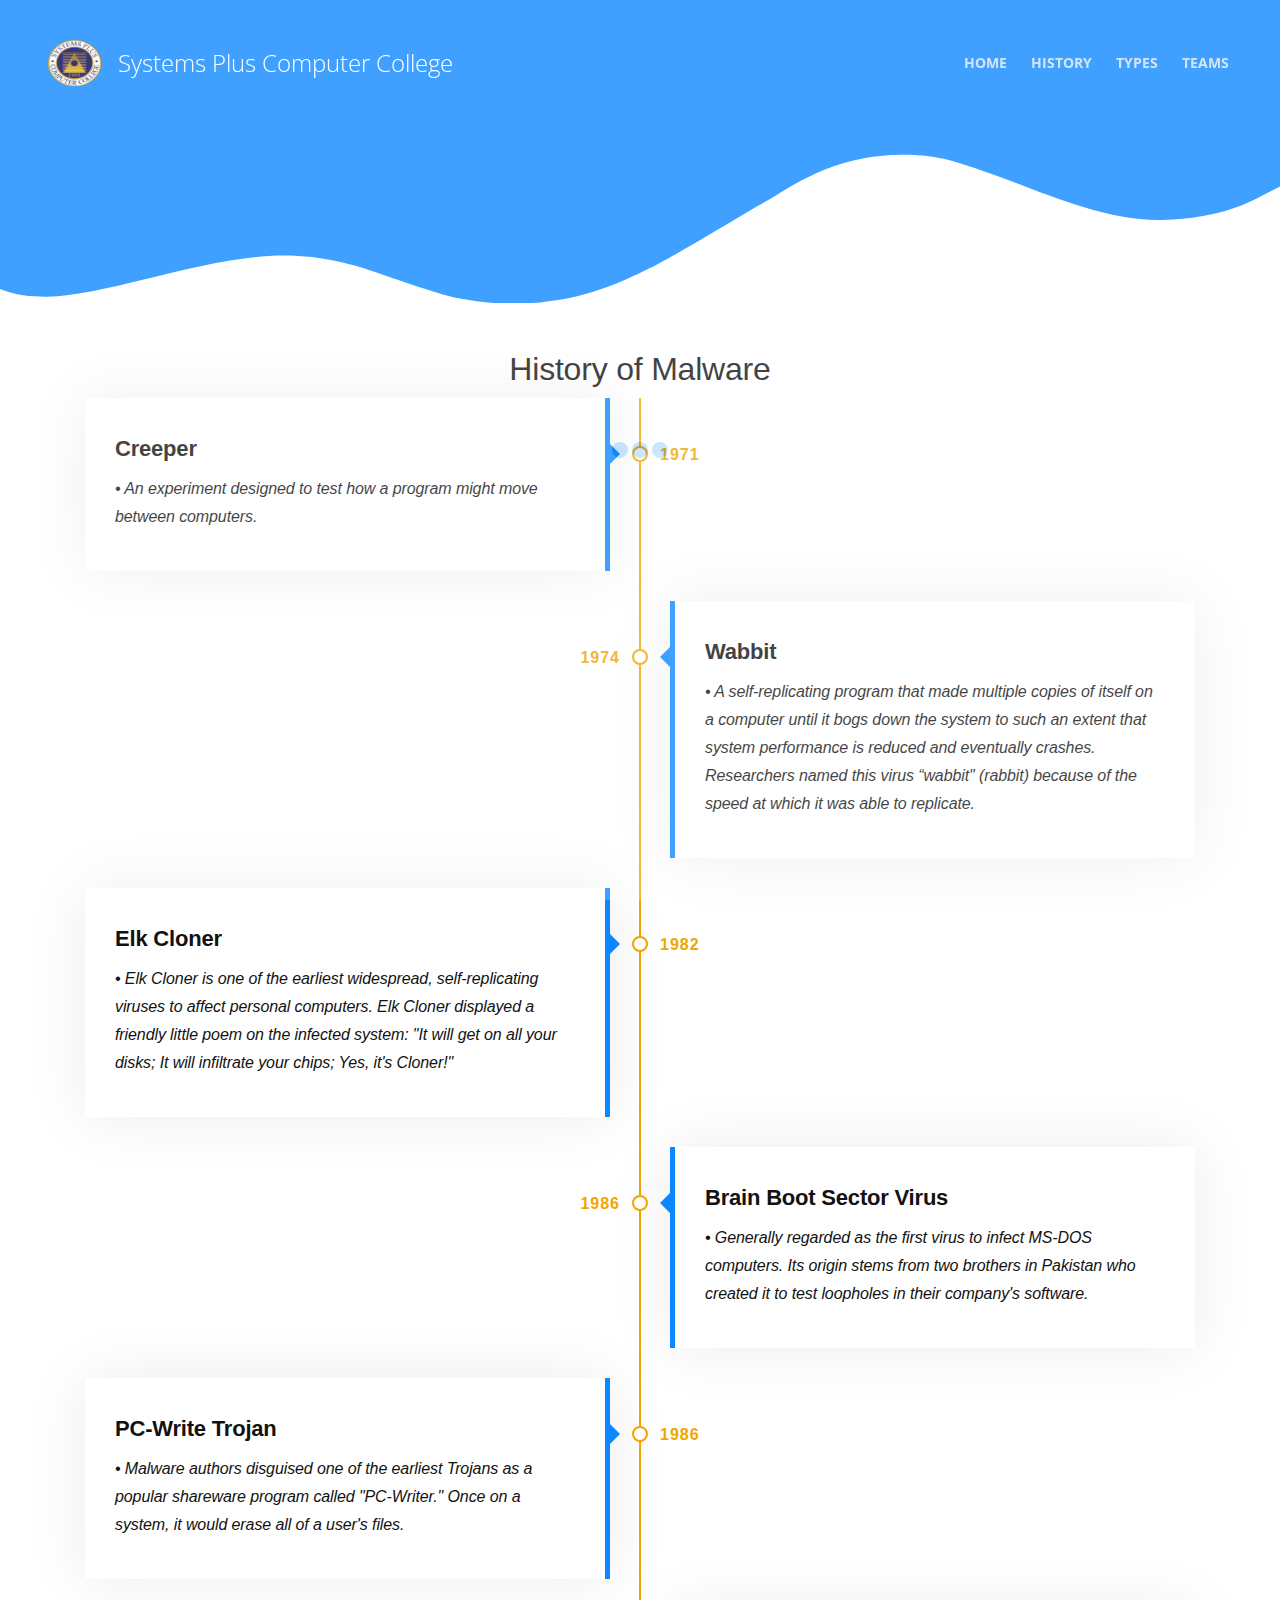
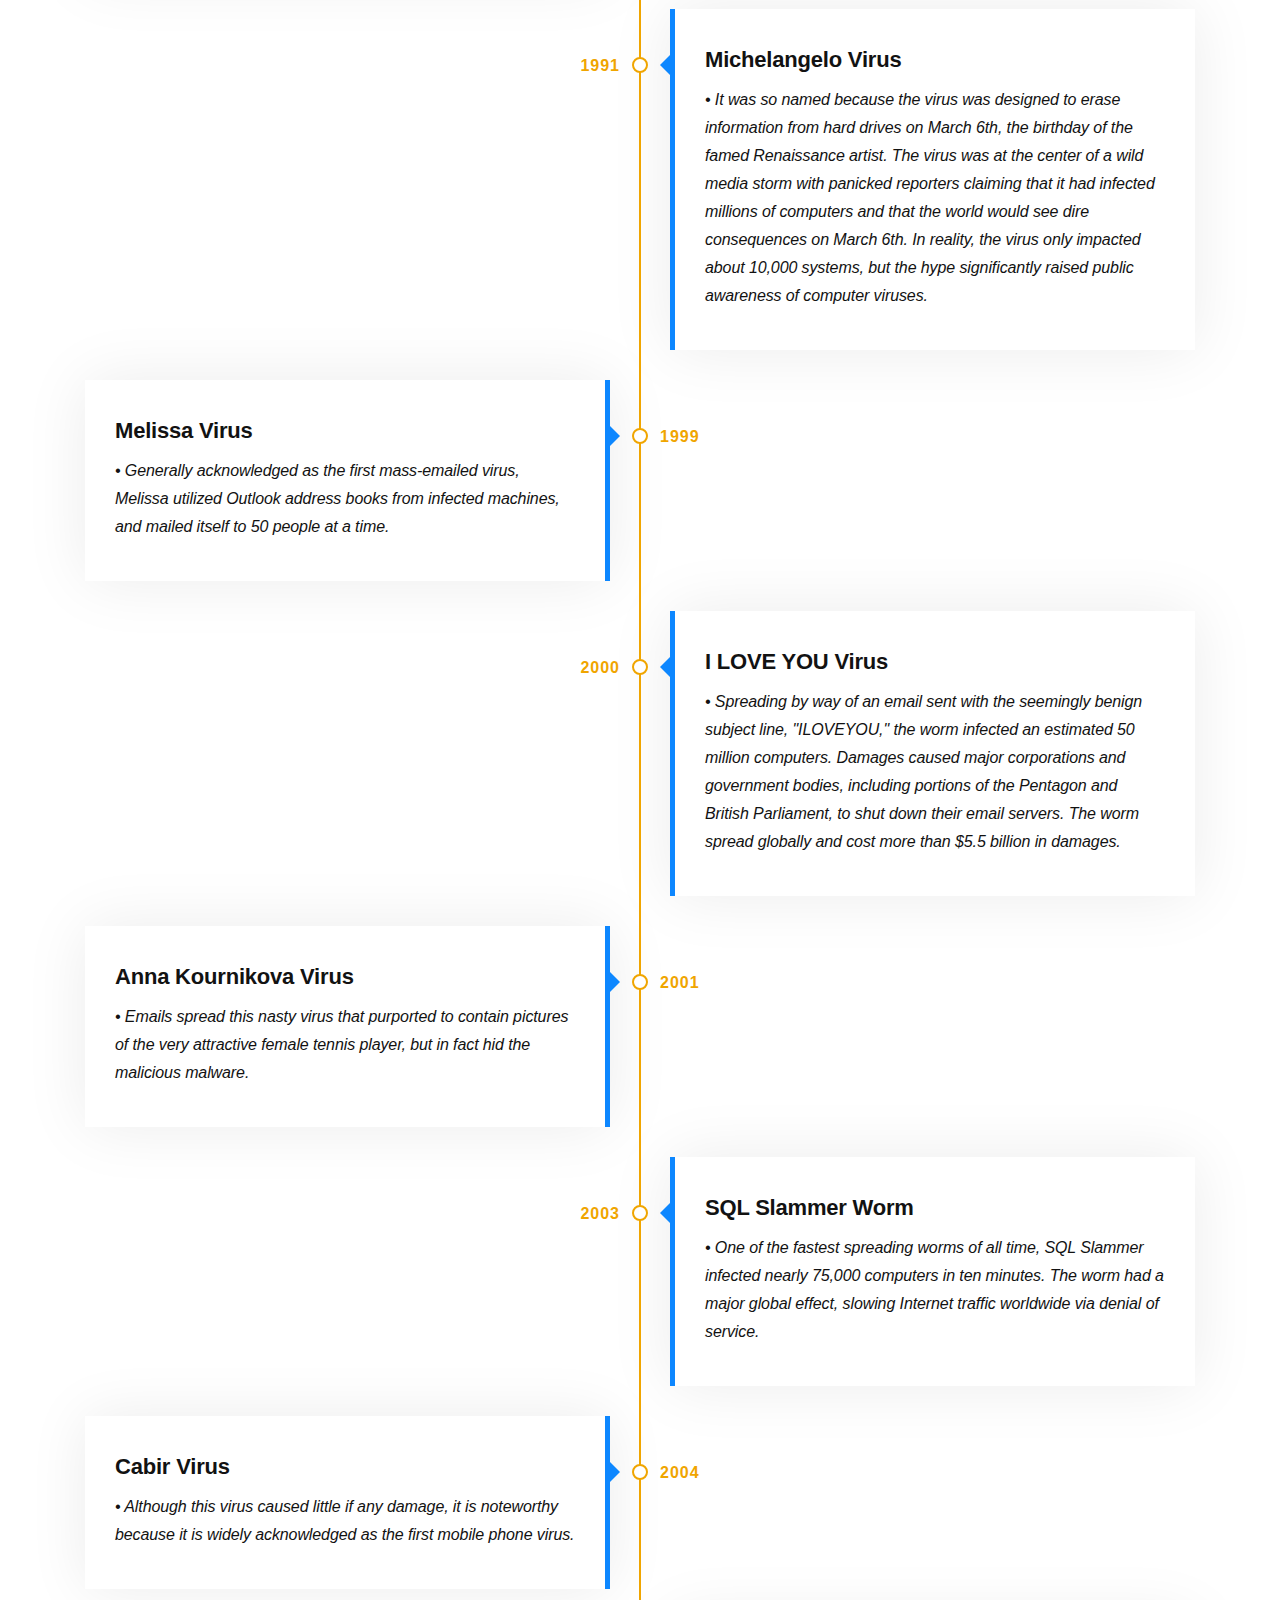
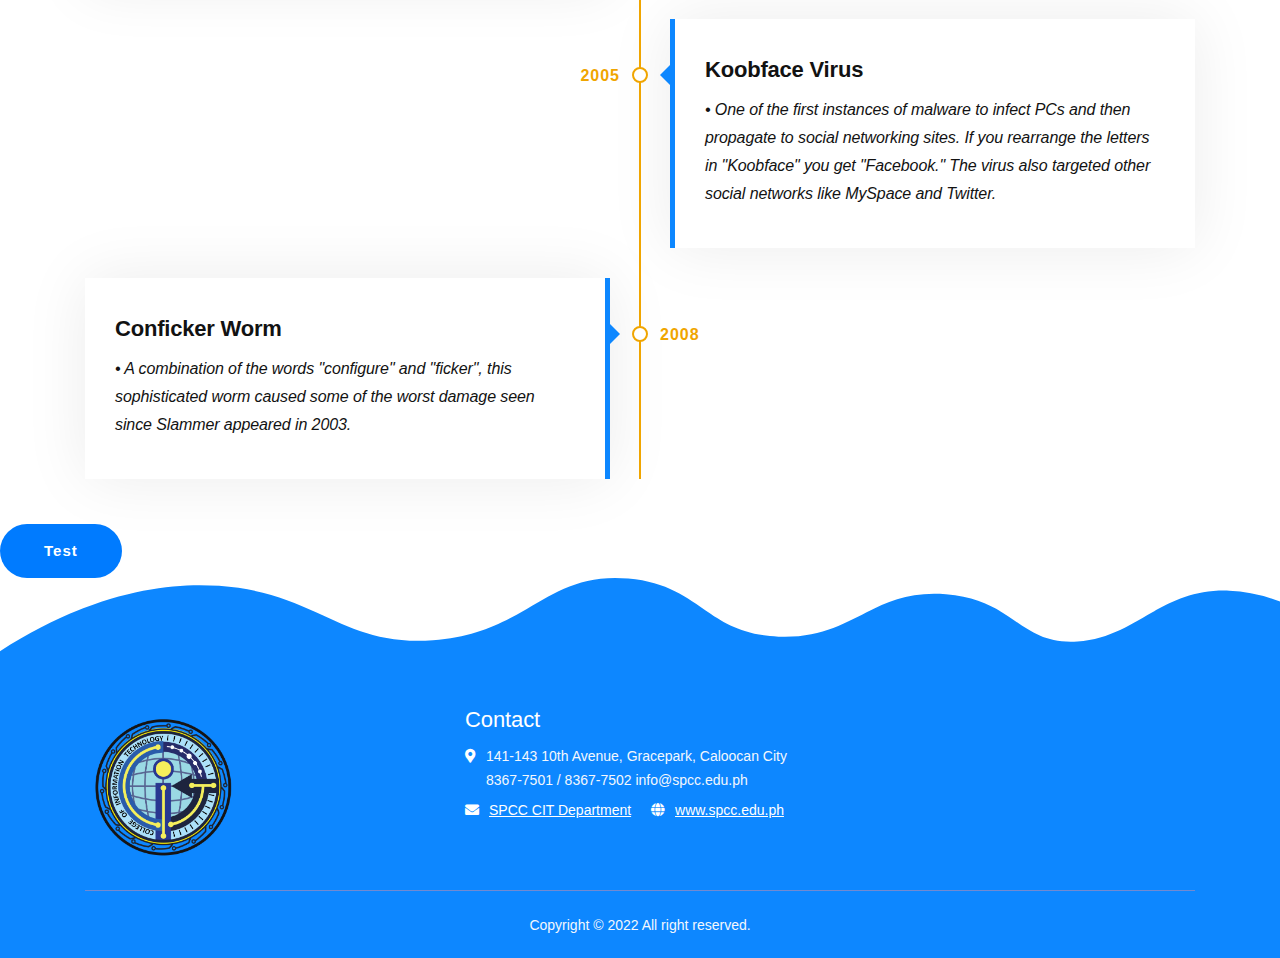
==== commit 33404582: "add carousel video" ====
--- a/history.html
+++ b/history.html
@@ -234,7 +234,7 @@
             </div>
         </div>
     </div>
-
+    <button class="btn btn-primary" onclick="test()">test</button>
     <!-- Footer -->
     <svg class="footer-frame" data-name="Layer 2" xmlns="http://www.w3.org/2000/svg" preserveAspectRatio="none" viewBox="0 0 1920 79"><defs><style>.cls-2{fill:#0D87FF;}</style></defs><title>footer-frame</title><path class="cls-2" d="M0,72.427C143,12.138,255.5,4.577,328.644,7.943c147.721,6.8,183.881,60.242,320.83,53.737,143-6.793,167.826-68.128,293-60.9,109.095,6.3,115.68,54.364,225.251,57.319,113.58,3.064,138.8-47.711,251.189-41.8,104.012,5.474,109.713,50.4,197.369,46.572,89.549-3.91,124.375-52.563,227.622-50.155A338.646,338.646,0,0,1,1920,23.467V79.75H0V72.427Z
                 " transform="translate(0 -0.188)"/></svg>
@@ -313,6 +313,23 @@
     <script src="https://unpkg.com/aos@2.3.1/dist/aos.js"></script>
     <script>
         AOS.init();
+        let malware = 
+        {
+            Crepper:{
+              url:"https://firebasestorage.googleapis.com/v0/b/my-personal-website-7aeaa.appspot.com/o/malware.mp4?alt=media&token=fa10efdc-f682-41d2-b505-087483e7669c",
+            },
+
+            IloveYou:{
+              url:"https://youtube.iloveyou.com",
+            }
+        }
+
+        function test()
+        {
+            console.log(malware.IloveYou.url);
+        }
+
+        
     </script>
 </body>
 
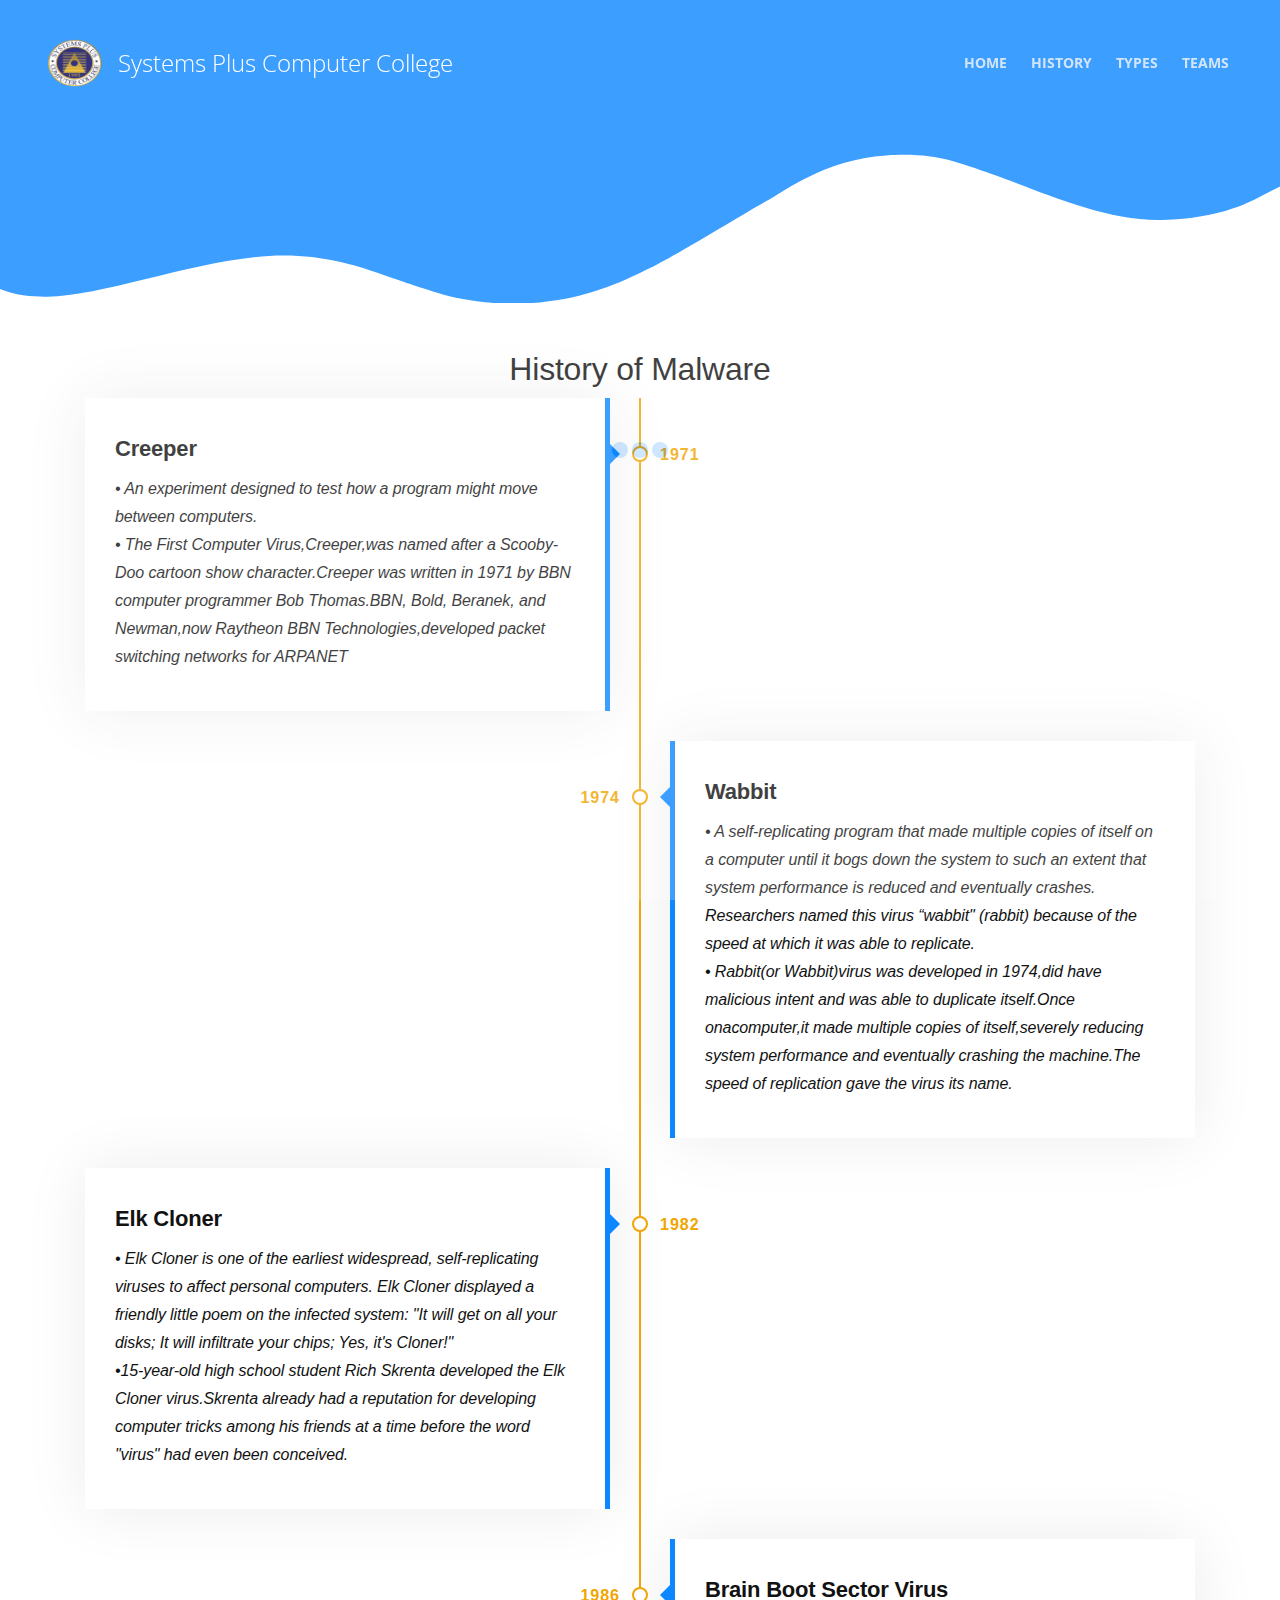
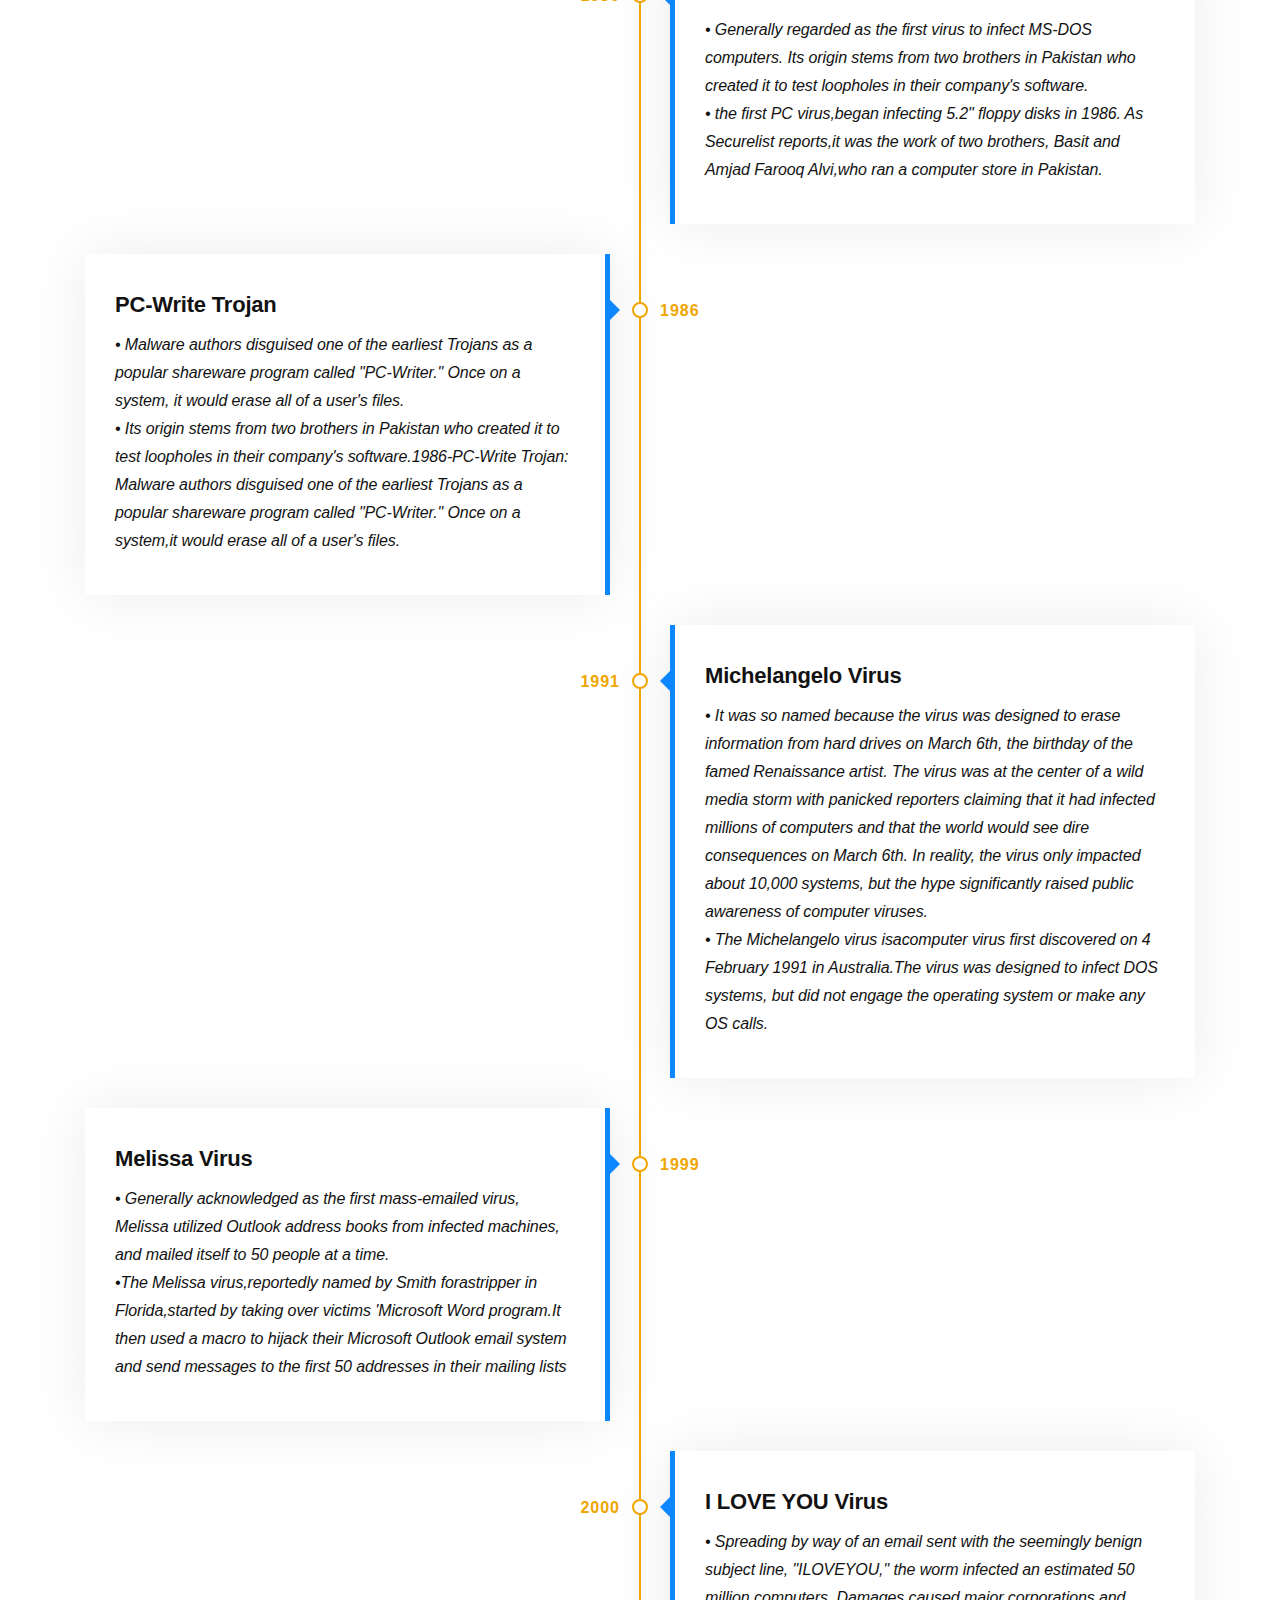
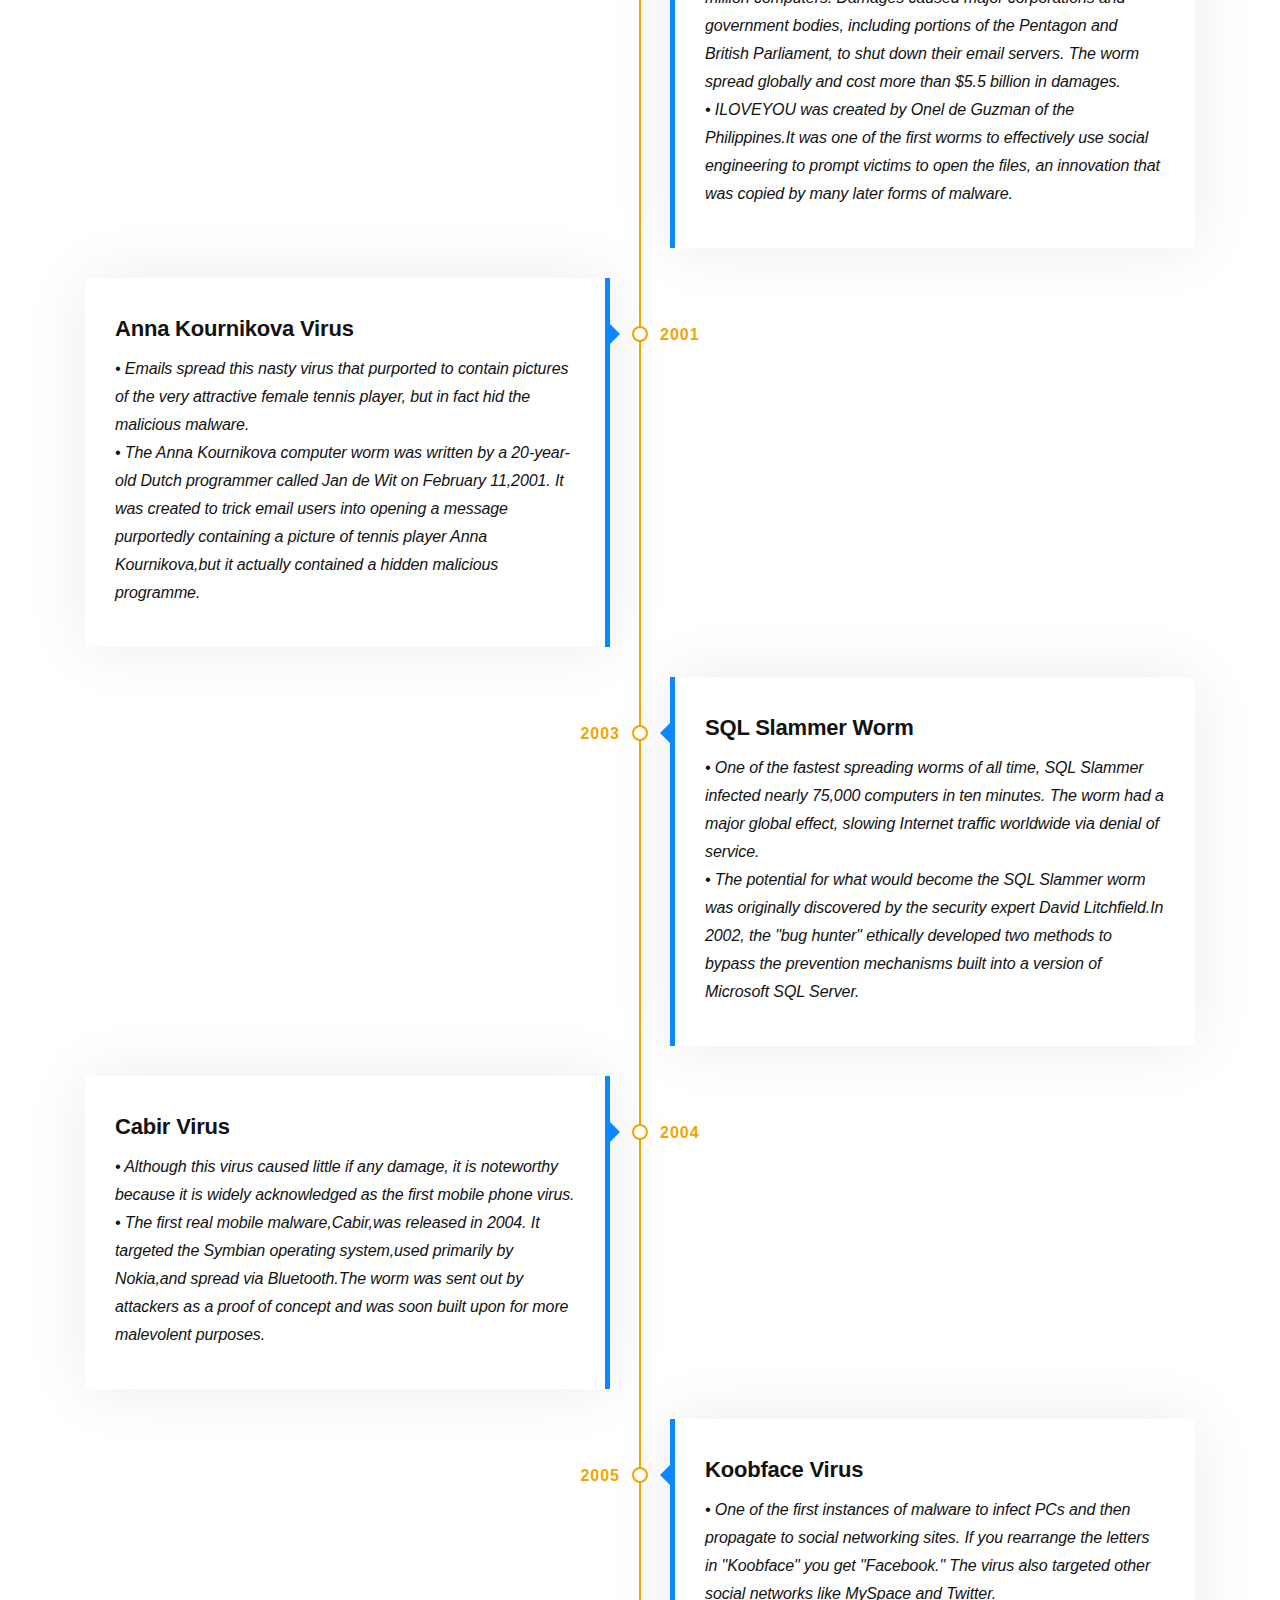
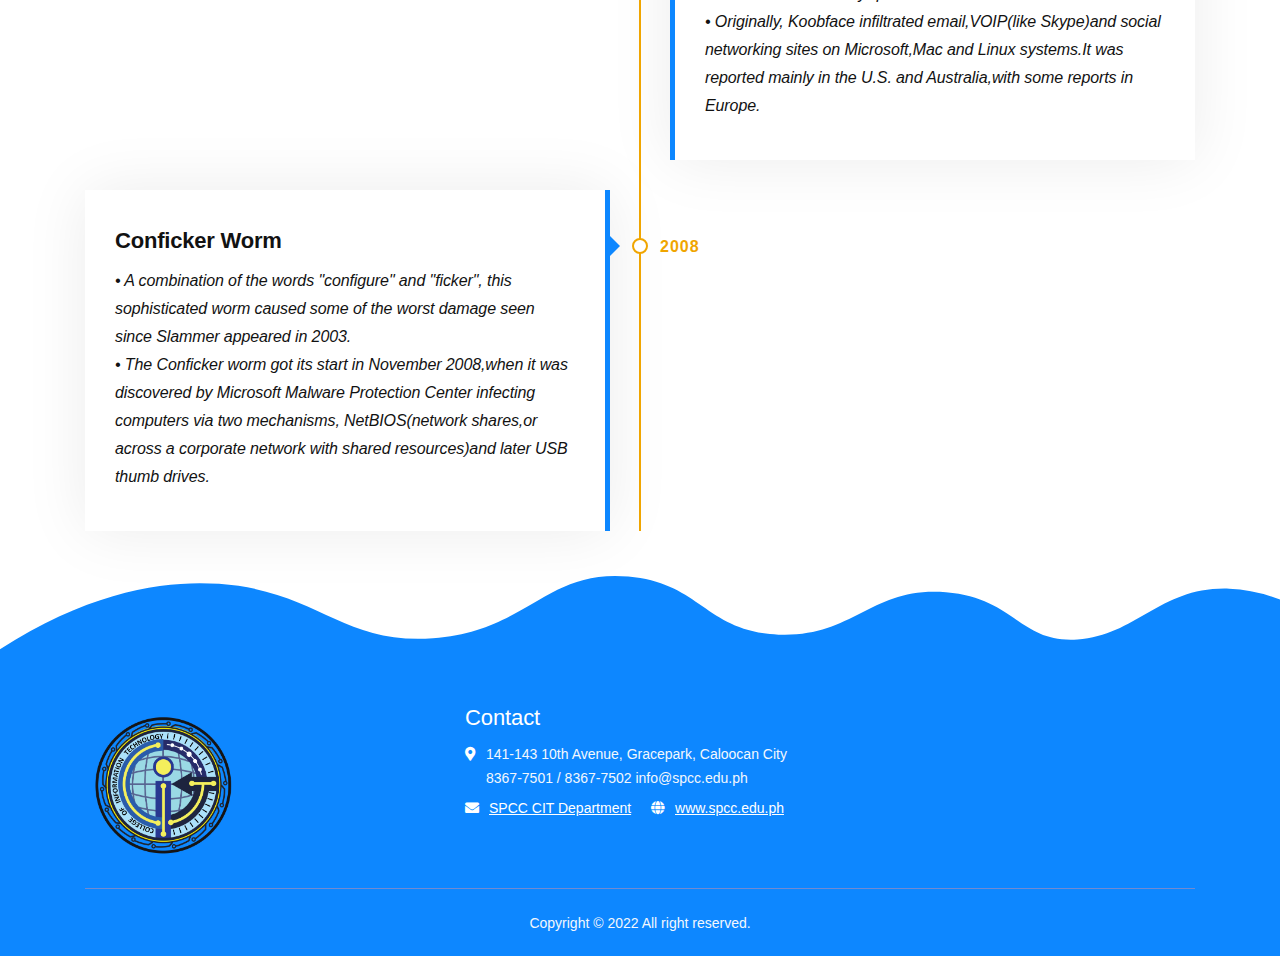
==== commit 2a5acfc8: "semis" ====
--- a/history.html
+++ b/history.html
@@ -20,6 +20,16 @@
 
     <!-- Favicon  -->
     <link rel="icon" href="images/spcclogo.png">
+    <style>
+        @media only screen and (max-width: 600px) {
+            .mobile {
+                margin-top: 4rem;
+            }
+            .txtspcc {
+                font-size: 13px !important;
+            }
+        }
+    </style>
 </head>
 
 <body data-spy="scroll" data-target=".fixed-top">
@@ -38,22 +48,19 @@
     <!-- Navigation -->
     <nav class="navbar navbar-expand-lg navbar-dark navbar-custom fixed-top">
         <div class="container">
-
-
-
             <!-- Image Logo -->
             <a class="navbar-brand logo-image" href="index.html"><img src="images/spcclogo.png" alt="alternative" /></a>
             <!-- Text Logo - Use this if you don't have a graphic logo -->
-            <a class="navbar-brand logo-text page-scroll" href="index.html">Systems Plus Computer College</a>
+            <a class="navbar-brand logo-text page-scroll txtspcc" href="index.html">Systems Plus Computer College</a>
 
             <!-- Mobile Menu Toggle Button -->
-            <button class="navbar-toggler" type="button" data-toggle="collapse" data-target="#navbarsExampleDefault" aria-controls="navbarsExampleDefault" aria-expanded="false " aria-label="Toggle navigation">
-                <span class="navbar-toggler-awesome fas fa-bars"></span>
-                <span class="navbar-toggler-awesome fas fa-times"></span>
+            <button class="navbar-toggler" type="button" data-toggle="collapse" data-target="#navbarsExampleDefault" aria-controls="navbarsExampleDefault" aria-expanded="false" aria-label="Toggle navigation">
+                <span class="navbar-toggler-awesome fas fa-bars "></span>
+                <span class="navbar-toggler-awesome fas fa-times "></span>
             </button>
             <!-- end of mobile menu toggle button -->
 
-            <div class="collapse navbar-collapse" id="navbarsExampleDefault">
+            <div class="collapse navbar-collapse " id="navbarsExampleDefault">
                 <ul class="navbar-nav ml-auto">
                     <li class="nav-item">
                         <a class="nav-link page-scroll" href="index.html">HOME<span class="sr-only ">(current)</span></a>
@@ -69,7 +76,7 @@
 
                     <!-- end of dropdown menu -->
 
-                    <li class="nav-item">
+                    <li class="nav-item ">
                         <a class="nav-link page-scroll" href="teams.html">TEAMS</a>
                     </li>
                 </ul>
@@ -119,7 +126,8 @@
                     <div class="timeline-text">
                         <div class="timeline-date">1971</div>
                         <h2>Creeper</h2>
-                        <h4> • An experiment designed to test how a program might move between computers.</h4>
+                        <h4> • An experiment designed to test how a program might move between computers.<br> • The First Computer Virus,Creeper,was named after a Scooby-Doo cartoon show character.Creeper was written in 1971 by BBN computer programmer Bob
+                            Thomas.BBN, Bold, Beranek, and Newman,now Raytheon BBN Technologies,developed packet switching networks for ARPANET</h4>
                     </div>
                 </div>
                 <div class="timeline-item right wow slideInRight" data-wow-delay="0.1s">
@@ -127,7 +135,8 @@
                         <div class="timeline-date">1974</div>
                         <h2>Wabbit</h2>
                         <h4> • A self-replicating program that made multiple copies of itself on a computer until it bogs down the system to such an extent that system performance is reduced and eventually crashes. Researchers named this virus “wabbit" (rabbit)
-                            because of the speed at which it was able to replicate.</h4>
+                            because of the speed at which it was able to replicate. <br> • Rabbit(or Wabbit)virus was developed in 1974,did have malicious intent and was able to duplicate itself.Once onacomputer,it made multiple copies of itself,severely
+                            reducing system performance and eventually crashing the machine.The speed of replication gave the virus its name.</h4>
 
                     </div>
                 </div>
@@ -137,14 +146,16 @@
                             <div class="timeline-date">1982</div>
                             <h2>Elk Cloner</h2>
                             <h4> • Elk Cloner is one of the earliest widespread, self-replicating viruses to affect personal computers. Elk Cloner displayed a friendly little poem on the infected system: "It will get on all your disks; It will infiltrate your
-                                chips; Yes, it's Cloner!"</h4>
+                                chips; Yes, it's Cloner!"<br> •15-year-old high school student Rich Skrenta developed the Elk Cloner virus.Skrenta already had a reputation for developing computer tricks among his friends at a time before the word "virus"
+                                had even been conceived.</h4>
                         </div>
                     </div>
                     <div class="timeline-item right wow slideInRight" data-wow-delay="0.1s">
                         <div class="timeline-text">
                             <div class="timeline-date">1986</div>
                             <h2>Brain Boot Sector Virus</h2>
-                            <h4> • Generally regarded as the first virus to infect MS-DOS computers. Its origin stems from two brothers in Pakistan who created it to test loopholes in their company's software.</h4>
+                            <h4> • Generally regarded as the first virus to infect MS-DOS computers. Its origin stems from two brothers in Pakistan who created it to test loopholes in their company's software.<br> • the first PC virus,began infecting 5.2"
+                                floppy disks in 1986. As Securelist reports,it was the work of two brothers, Basit and Amjad Farooq Alvi,who ran a computer store in Pakistan.</h4>
                         </div>
                     </div>
                 </div>
@@ -153,7 +164,10 @@
                         <div class="timeline-text">
                             <div class="timeline-date">1986</div>
                             <h2>PC-Write Trojan</h2>
-                            <h4> • Malware authors disguised one of the earliest Trojans as a popular shareware program called "PC-Writer." Once on a system, it would erase all of a user's files.</h4>
+                            <h4> • Malware authors disguised one of the earliest Trojans as a popular shareware program called "PC-Writer." Once on a system, it would erase all of a user's files.<br> • Its origin stems from two brothers in Pakistan who created
+                                it to test loopholes in their company's software.1986-PC-Write Trojan: Malware authors disguised one of the earliest Trojans as a popular shareware program called "PC-Writer." Once on a system,it would erase all of a user's
+                                files.
+                            </h4>
                         </div>
                     </div>
                     <div class="timeline-item right wow slideInRight" data-wow-delay="0.1s">
@@ -163,6 +177,7 @@
                             <h4> • It was so named because the virus was designed to erase information from hard drives on March 6th, the birthday of the famed Renaissance artist. The virus was at the center of a wild media storm with panicked reporters claiming
                                 that it had infected millions of computers and that the world would see dire consequences on March 6th. In reality, the virus only impacted about 10,000 systems, but the hype significantly raised public awareness of computer
                                 viruses.
+                                <br>• The Michelangelo virus isacomputer virus first discovered on 4 February 1991 in Australia.The virus was designed to infect DOS systems, but did not engage the operating system or make any OS calls.
                             </h4>
                         </div>
                     </div>
@@ -173,7 +188,8 @@
                         <div class="timeline-text">
                             <div class="timeline-date">1999</div>
                             <h2>Melissa Virus</h2>
-                            <h4> • Generally acknowledged as the first mass-emailed virus, Melissa utilized Outlook address books from infected machines, and mailed itself to 50 people at a time.</h4>
+                            <h4> • Generally acknowledged as the first mass-emailed virus, Melissa utilized Outlook address books from infected machines, and mailed itself to 50 people at a time.<br> •The Melissa virus,reportedly named by Smith forastripper
+                                in Florida,started by taking over victims 'Microsoft Word program.It then used a macro to hijack their Microsoft Outlook email system and send messages to the first 50 addresses in their mailing lists</h4>
                         </div>
                     </div>
                     <div class="timeline-item right wow slideInRight" data-wow-delay="0.1s">
@@ -181,7 +197,8 @@
                             <div class="timeline-date">2000</div>
                             <h2>I LOVE YOU Virus</h2>
                             <h4> • Spreading by way of an email sent with the seemingly benign subject line, "ILOVEYOU," the worm infected an estimated 50 million computers. Damages caused major corporations and government bodies, including portions of the
-                                Pentagon and British Parliament, to shut down their email servers. The worm spread globally and cost more than $5.5 billion in damages.
+                                Pentagon and British Parliament, to shut down their email servers. The worm spread globally and cost more than $5.5 billion in damages.<br> • ILOVEYOU was created by Onel de Guzman of the Philippines.It was one of the first
+                                worms to effectively use social engineering to prompt victims to open the files, an innovation that was copied by many later forms of malware.
                             </h4>
                         </div>
                     </div>
@@ -191,7 +208,10 @@
                         <div class="timeline-text">
                             <div class="timeline-date">2001</div>
                             <h2>Anna Kournikova Virus</h2>
-                            <h4> • Emails spread this nasty virus that purported to contain pictures of the very attractive female tennis player, but in fact hid the malicious malware.</h4>
+                            <h4> • Emails spread this nasty virus that purported to contain pictures of the very attractive female tennis player, but in fact hid the malicious malware.<br> • The Anna Kournikova computer worm was written by a 20-year-old Dutch
+                                programmer called Jan de Wit on February 11,2001. It was created to trick email users into opening a message purportedly containing a picture of tennis player Anna Kournikova,but it actually contained a hidden malicious
+                                programme.
+                            </h4>
                         </div>
                     </div>
                     <div class="timeline-item right wow slideInRight" data-wow-delay="0.1s">
@@ -199,6 +219,8 @@
                             <div class="timeline-date">2003</div>
                             <h2>SQL Slammer Worm</h2>
                             <h4> • One of the fastest spreading worms of all time, SQL Slammer infected nearly 75,000 computers in ten minutes. The worm had a major global effect, slowing Internet traffic worldwide via denial of service.
+                                <br>• The potential for what would become the SQL Slammer worm was originally discovered by the security expert David Litchfield.In 2002, the "bug hunter" ethically developed two methods to bypass the prevention mechanisms
+                                built into a version of Microsoft SQL Server.
                             </h4>
                         </div>
                     </div>
@@ -208,7 +230,8 @@
                         <div class="timeline-text">
                             <div class="timeline-date">2004</div>
                             <h2>Cabir Virus</h2>
-                            <h4> • Although this virus caused little if any damage, it is noteworthy because it is widely acknowledged as the first mobile phone virus.</h4>
+                            <h4> • Although this virus caused little if any damage, it is noteworthy because it is widely acknowledged as the first mobile phone virus.<br> • The first real mobile malware,Cabir,was released in 2004. It targeted the Symbian
+                                operating system,used primarily by Nokia,and spread via Bluetooth.The worm was sent out by attackers as a proof of concept and was soon built upon for more malevolent purposes.</h4>
                         </div>
                     </div>
                     <div class="timeline-item right wow slideInRight" data-wow-delay="0.1s">
@@ -216,7 +239,7 @@
                             <div class="timeline-date">2005</div>
                             <h2>Koobface Virus</h2>
                             <h4> • One of the first instances of malware to infect PCs and then propagate to social networking sites. If you rearrange the letters in "Koobface" you get "Facebook." The virus also targeted other social networks like MySpace
-                                and Twitter.
+                                and Twitter.<br>• Originally, Koobface infiltrated email,VOIP(like Skype)and social networking sites on Microsoft,Mac and Linux systems.It was reported mainly in the U.S. and Australia,with some reports in Europe.
                             </h4>
                         </div>
                     </div>
@@ -226,7 +249,8 @@
                         <div class="timeline-text">
                             <div class="timeline-date">2008</div>
                             <h2>Conficker Worm</h2>
-                            <h4> • A combination of the words "configure" and "ficker", this sophisticated worm caused some of the worst damage seen since Slammer appeared in 2003.</h4>
+                            <h4> • A combination of the words "configure" and "ficker", this sophisticated worm caused some of the worst damage seen since Slammer appeared in 2003.<br> • The Conficker worm got its start in November 2008,when it was discovered
+                                by Microsoft Malware Protection Center infecting computers via two mechanisms, NetBIOS(network shares,or across a corporate network with shared resources)and later USB thumb drives.</h4>
                         </div>
                     </div>
 
@@ -234,7 +258,7 @@
             </div>
         </div>
     </div>
-    <button class="btn btn-primary" onclick="test()">test</button>
+
     <!-- Footer -->
     <svg class="footer-frame" data-name="Layer 2" xmlns="http://www.w3.org/2000/svg" preserveAspectRatio="none" viewBox="0 0 1920 79"><defs><style>.cls-2{fill:#0D87FF;}</style></defs><title>footer-frame</title><path class="cls-2" d="M0,72.427C143,12.138,255.5,4.577,328.644,7.943c147.721,6.8,183.881,60.242,320.83,53.737,143-6.793,167.826-68.128,293-60.9,109.095,6.3,115.68,54.364,225.251,57.319,113.58,3.064,138.8-47.711,251.189-41.8,104.012,5.474,109.713,50.4,197.369,46.572,89.549-3.91,124.375-52.563,227.622-50.155A338.646,338.646,0,0,1,1920,23.467V79.75H0V72.427Z
                 " transform="translate(0 -0.188)"/></svg>
@@ -313,23 +337,19 @@
     <script src="https://unpkg.com/aos@2.3.1/dist/aos.js"></script>
     <script>
         AOS.init();
-        let malware = 
-        {
-            Crepper:{
-              url:"https://firebasestorage.googleapis.com/v0/b/my-personal-website-7aeaa.appspot.com/o/malware.mp4?alt=media&token=fa10efdc-f682-41d2-b505-087483e7669c",
+        let malware = {
+            Crepper: {
+                url: "https://firebasestorage.googleapis.com/v0/b/my-personal-website-7aeaa.appspot.com/o/malware.mp4?alt=media&token=fa10efdc-f682-41d2-b505-087483e7669c",
             },
 
-            IloveYou:{
-              url:"https://youtube.iloveyou.com",
+            IloveYou: {
+                url: "https://youtube.iloveyou.com",
             }
         }
 
-        function test()
-        {
+        function test() {
             console.log(malware.IloveYou.url);
         }
-
-        
     </script>
 </body>
 
--- a/css/styles.css
+++ b/css/styles.css
@@ -1,8297 +1,8297 @@
-                                                                                                                                            /******************************/
-                                                                                                                                        /*     01. General Styles     */
-                                                                                                                                        /******************************/
-                                                                                                                                        
-                                                                                                                                        body,
-                                                                                                                                        html {
-                                                                                                                                            width: 100%;
-                                                                                                                                            height: 100%;
-                                                                                                                                        }
-                                                                                                                                        
-                                                                                                                                        body,
-                                                                                                                                        p {
-                                                                                                                                            color: #121212;
-                                                                                                                                            font: 400 1rem/1.625rem "Poppins", sans-serif;
-                                                                                                                                            ;
-                                                                                                                                        }
-                                                                                                                                        
-                                                                                                                                        .p-large {
-                                                                                                                                            font: 400 1.125rem/1.75rem "Poppins", sans-serif;
-                                                                                                                                        }
-                                                                                                                                        
-                                                                                                                                        .p-small {
-                                                                                                                                            font: 400 0.875rem/1.5rem "Poppins", sans-serif;
-                                                                                                                                        }
-                                                                                                                                        
-                                                                                                                                        h1 {
-                                                                                                                                            color: #333;
-                                                                                                                                            font: 700 2.5rem/3.125rem "Poppins", sans-serif;
-                                                                                                                                            letter-spacing: -0.2px;
-                                                                                                                                        }
-                                                                                                                                        
-                                                                                                                                        h2 {
-                                                                                                                                            color: #333;
-                                                                                                                                            font: 700 2rem/2.625rem "Poppins", sans-serif;
-                                                                                                                                            letter-spacing: -0.2px;
-                                                                                                                                        }
-                                                                                                                                        
-                                                                                                                                        h3 {
-                                                                                                                                            color: #333;
-                                                                                                                                            font: 700 1.625rem/2.125rem "Poppins", sans-serif;
-                                                                                                                                            letter-spacing: -0.2px;
-                                                                                                                                        }
-                                                                                                                                        
-                                                                                                                                        h4 {
-                                                                                                                                            color: #333;
-                                                                                                                                            font: 700 1.375rem/1.75rem "Poppins", sans-serif;
-                                                                                                                                            letter-spacing: -0.1px;
-                                                                                                                                        }
-                                                                                                                                        
-                                                                                                                                        h5 {
-                                                                                                                                            color: #333;
-                                                                                                                                            font: 700 1.125rem/1.5rem "Poppins", sans-serif;
-                                                                                                                                            letter-spacing: -0.1px;
-                                                                                                                                        }
-                                                                                                                                        
-                                                                                                                                        h6 {
-                                                                                                                                            color: #333;
-                                                                                                                                            font: 700 1rem/1.375rem "Poppins", sans-serif;
-                                                                                                                                            letter-spacing: -0.1px;
-                                                                                                                                        }
-                                                                                                                                        
-                                                                                                                                        .above-heading {
-                                                                                                                                            color: #5f4dee;
-                                                                                                                                            font: 700 0.75rem/0.875rem "Open Sans", sans-serif;
-                                                                                                                                            text-align: center;
-                                                                                                                                        }
-                                                                                                                                        
-                                                                                                                                        .p-heading {
-                                                                                                                                            margin-bottom: 3.25rem;
-                                                                                                                                        }
-                                                                                                                                        
-                                                                                                                                        .testimonial-text {
-                                                                                                                                            font: italic 400 1rem/1.625rem "Open Sans", sans-serif;
-                                                                                                                                        }
-                                                                                                                                        
-                                                                                                                                        .testimonial-author {
-                                                                                                                                            font: 700 1rem/1.625rem "Open Sans", sans-serif;
-                                                                                                                                            letter-spacing: -0.1px;
-                                                                                                                                        }
-                                                                                                                                        
-                                                                                                                                        .li-space-lg li {
-                                                                                                                                            margin-bottom: 0.375rem;
-                                                                                                                                        }
-                                                                                                                                        
-                                                                                                                                        .indent {
-                                                                                                                                            padding-left: 1.25rem;
-                                                                                                                                        }
-                                                                                                                                        
-                                                                                                                                        a {
-                                                                                                                                            color: #555;
-                                                                                                                                            text-decoration: underline;
-                                                                                                                                        }
-                                                                                                                                        
-                                                                                                                                        a:hover {
-                                                                                                                                            color: #555;
-                                                                                                                                            text-decoration: underline;
-                                                                                                                                        }
-                                                                                                                                        
-                                                                                                                                        a.white {
-                                                                                                                                            color: #fff;
-                                                                                                                                        }
-                                                                                                                                        
-                                                                                                                                        .decorative-line {
-                                                                                                                                            display: block;
-                                                                                                                                            width: 5rem;
-                                                                                                                                            height: 0.5rem;
-                                                                                                                                            margin-right: auto;
-                                                                                                                                            margin-left: auto;
-                                                                                                                                        }
-                                                                                                                                        
-                                                                                                                                        .blue {
-                                                                                                                                            color: #5f4dee;
-                                                                                                                                        }
-                                                                                                                                        
-                                                                                                                                        .btn-solid-reg {
-                                                                                                                                            display: inline-block;
-                                                                                                                                            padding: 1.1875rem 2.125rem 1.1875rem 2.125rem;
-                                                                                                                                            border: 0.125rem solid #5f4dee;
-                                                                                                                                            border-radius: 2rem;
-                                                                                                                                            background-color: #5f4dee;
-                                                                                                                                            color: #fff;
-                                                                                                                                            font: 700 0.875rem/0 "Open Sans", sans-serif;
-                                                                                                                                            text-decoration: none;
-                                                                                                                                            transition: all 0.2s;
-                                                                                                                                        }
-                                                                                                                                        
-                                                                                                                                        .btn-solid-reg:hover {
-                                                                                                                                            background-color: transparent;
-                                                                                                                                            color: #5f4dee;
-                                                                                                                                            text-decoration: none;
-                                                                                                                                        }
-                                                                                                                                        
-                                                                                                                                        .btn-solid-lg {
-                                                                                                                                            display: inline-block;
-                                                                                                                                            padding: 1.375rem 2.625rem 1.375rem 2.625rem;
-                                                                                                                                            border: 0.125rem solid #5f4dee;
-                                                                                                                                            border-radius: 2rem;
-                                                                                                                                            background-color: #5f4dee;
-                                                                                                                                            color: #fff;
-                                                                                                                                            font: 700 0.875rem/0 "Open Sans", sans-serif;
-                                                                                                                                            text-decoration: none;
-                                                                                                                                            transition: all 0.2s;
-                                                                                                                                        }
-                                                                                                                                        
-                                                                                                                                        .btn-solid-lg:hover {
-                                                                                                                                            background-color: transparent;
-                                                                                                                                            color: #5f4dee;
-                                                                                                                                            text-decoration: none;
-                                                                                                                                        }
-                                                                                                                                        
-                                                                                                                                        .btn-outline-reg {
-                                                                                                                                            display: inline-block;
-                                                                                                                                            padding: 1.1875rem 2.125rem 1.1875rem 2.125rem;
-                                                                                                                                            border: 0.125rem solid #5f4dee;
-                                                                                                                                            border-radius: 2rem;
-                                                                                                                                            background-color: transparent;
-                                                                                                                                            color: #5f4dee;
-                                                                                                                                            font: 700 0.875rem/0 "Open Sans", sans-serif;
-                                                                                                                                            text-decoration: none;
-                                                                                                                                            transition: all 0.2s;
-                                                                                                                                        }
-                                                                                                                                        
-                                                                                                                                        .btn-outline-reg:hover {
-                                                                                                                                            background-color: #5f4dee;
-                                                                                                                                            color: #fff;
-                                                                                                                                            text-decoration: none;
-                                                                                                                                        }
-                                                                                                                                        
-                                                                                                                                        .btn-outline-lg {
-                                                                                                                                            display: inline-block;
-                                                                                                                                            padding: 1.375rem 2.625rem 1.375rem 2.625rem;
-                                                                                                                                            border: 0.125rem solid #5f4dee;
-                                                                                                                                            border-radius: 2rem;
-                                                                                                                                            background-color: transparent;
-                                                                                                                                            color: #5f4dee;
-                                                                                                                                            font: 700 0.875rem/0 "Open Sans", sans-serif;
-                                                                                                                                            text-decoration: none;
-                                                                                                                                            transition: all 0.2s;
-                                                                                                                                        }
-                                                                                                                                        
-                                                                                                                                        .btn-outline-lg:hover {
-                                                                                                                                            background-color: #5f4dee;
-                                                                                                                                            color: #fff;
-                                                                                                                                            text-decoration: none;
-                                                                                                                                        }
-                                                                                                                                        
-                                                                                                                                        .btn-outline-sm {
-                                                                                                                                            display: inline-block;
-                                                                                                                                            padding: 0.875rem 1.5rem 0.875rem 1.5rem;
-                                                                                                                                            border: 0.125rem solid #5f4dee;
-                                                                                                                                            border-radius: 2rem;
-                                                                                                                                            background-color: transparent;
-                                                                                                                                            color: #5f4dee;
-                                                                                                                                            font: 700 0.875rem/0 "Open Sans", sans-serif;
-                                                                                                                                            text-decoration: none;
-                                                                                                                                            transition: all 0.2s;
-                                                                                                                                        }
-                                                                                                                                        
-                                                                                                                                        .btn-outline-sm:hover {
-                                                                                                                                            background-color: #5f4dee;
-                                                                                                                                            color: #fff;
-                                                                                                                                            text-decoration: none;
-                                                                                                                                        }
-                                                                                                                                        
-                                                                                                                                        .form-group {
-                                                                                                                                            position: relative;
-                                                                                                                                            margin-bottom: 1.25rem;
-                                                                                                                                        }
-                                                                                                                                        
-                                                                                                                                        .form-group.has-error.has-danger {
-                                                                                                                                            margin-bottom: 0.625rem;
-                                                                                                                                        }
-                                                                                                                                        
-                                                                                                                                        .form-group.has-error.has-danger .help-block.with-errors ul {
-                                                                                                                                            margin-top: 0.375rem;
-                                                                                                                                        }
-                                                                                                                                        
-                                                                                                                                        .label-control {
-                                                                                                                                            position: absolute;
-                                                                                                                                            top: 0.87rem;
-                                                                                                                                            left: 1.25rem;
-                                                                                                                                            color: #555;
-                                                                                                                                            opacity: 1;
-                                                                                                                                            font: 400 0.875rem/1.375rem "Open Sans", sans-serif;
-                                                                                                                                            cursor: text;
-                                                                                                                                            transition: all 0.2s ease;
-                                                                                                                                        }
-                                                                                                                                        /* IE10+ hack to solve lower label text position compared to the rest of the browsers */
-                                                                                                                                        
-                                                                                                                                        @media screen and (-ms-high-contrast: active),
-                                                                                                                                        screen and (-ms-high-contrast: none) {
-                                                                                                                                            .label-control {
-                                                                                                                                                top: 0.9375rem;
-                                                                                                                                            }
-                                                                                                                                        }
-                                                                                                                                        
-                                                                                                                                        .form-control-input:focus+.label-control,
-                                                                                                                                        .form-control-input.notEmpty+.label-control,
-                                                                                                                                        .form-control-textarea:focus+.label-control,
-                                                                                                                                        .form-control-textarea.notEmpty+.label-control {
-                                                                                                                                            top: 0.125rem;
-                                                                                                                                            opacity: 1;
-                                                                                                                                            font-size: 0.75rem;
-                                                                                                                                            font-weight: 700;
-                                                                                                                                        }
-                                                                                                                                        
-                                                                                                                                        .form-control-input,
-                                                                                                                                        .form-control-select {
-                                                                                                                                            display: block;
-                                                                                                                                            /* needed for proper display of the label in Firefox, IE, Edge */
-                                                                                                                                            width: 100%;
-                                                                                                                                            padding-top: 1.0625rem;
-                                                                                                                                            padding-bottom: 0.0625rem;
-                                                                                                                                            padding-left: 1.25rem;
-                                                                                                                                            border: 1px solid #c4d8dc;
-                                                                                                                                            border-radius: 0.25rem;
-                                                                                                                                            background-color: #fff;
-                                                                                                                                            color: #555;
-                                                                                                                                            font: 400 0.875rem/1.875rem "Open Sans", sans-serif;
-                                                                                                                                            transition: all 0.2s;
-                                                                                                                                            -webkit-appearance: none;
-                                                                                                                                            /* removes inner shadow on form inputs on ios safari */
-                                                                                                                                        }
-                                                                                                                                        
-                                                                                                                                        .form-control-select {
-                                                                                                                                            padding-top: 0.5rem;
-                                                                                                                                            padding-bottom: 0.5rem;
-                                                                                                                                            height: 3rem;
-                                                                                                                                        }
-                                                                                                                                        /* IE10+ hack to solve lower label text position compared to the rest of the browsers */
-                                                                                                                                        
-                                                                                                                                        @media screen and (-ms-high-contrast: active),
-                                                                                                                                        screen and (-ms-high-contrast: none) {
-                                                                                                                                            .form-control-input {
-                                                                                                                                                padding-top: 1.25rem;
-                                                                                                                                                padding-bottom: 0.75rem;
-                                                                                                                                                line-height: 1.75rem;
-                                                                                                                                            }
-                                                                                                                                            .form-control-select {
-                                                                                                                                                padding-top: 0.875rem;
-                                                                                                                                                padding-bottom: 0.75rem;
-                                                                                                                                                height: 3.125rem;
-                                                                                                                                                line-height: 2.125rem;
-                                                                                                                                            }
-                                                                                                                                        }
-                                                                                                                                        
-                                                                                                                                        select {
-                                                                                                                                            /* you should keep these first rules in place to maintain cross-browser behavior */
-                                                                                                                                            -webkit-appearance: none;
-                                                                                                                                            -moz-appearance: none;
-                                                                                                                                            -ms-appearance: none;
-                                                                                                                                            -o-appearance: none;
-                                                                                                                                            appearance: none;
-                                                                                                                                            background-image: url('../images/down-arrow.png');
-                                                                                                                                            background-position: 96% 50%;
-                                                                                                                                            background-repeat: no-repeat;
-                                                                                                                                            outline: none;
-                                                                                                                                        }
-                                                                                                                                        
-                                                                                                                                        select::-ms-expand {
-                                                                                                                                            display: none;
-                                                                                                                                            /* removes the ugly default down arrow on select form field in IE11 */
-                                                                                                                                        }
-                                                                                                                                        
-                                                                                                                                        .form-control-textarea {
-                                                                                                                                            display: block;
-                                                                                                                                            /* used to eliminate a bottom gap difference between Chrome and IE/FF */
-                                                                                                                                            width: 100%;
-                                                                                                                                            height: 8rem;
-                                                                                                                                            /* used instead of html rows to normalize height between Chrome and IE/FF */
-                                                                                                                                            padding-top: 1.25rem;
-                                                                                                                                            padding-left: 1.3125rem;
-                                                                                                                                            border: 1px solid #c4d8dc;
-                                                                                                                                            border-radius: 0.25rem;
-                                                                                                                                            background-color: #fff;
-                                                                                                                                            color: #555;
-                                                                                                                                            font: 400 0.875rem/1.75rem "Open Sans", sans-serif;
-                                                                                                                                            transition: all 0.2s;
-                                                                                                                                        }
-                                                                                                                                        
-                                                                                                                                        .form-control-input:focus,
-                                                                                                                                        .form-control-select:focus,
-                                                                                                                                        .form-control-textarea:focus {
-                                                                                                                                            border: 1px solid #a1a1a1;
-                                                                                                                                            outline: none;
-                                                                                                                                            /* Removes blue border on focus */
-                                                                                                                                        }
-                                                                                                                                        
-                                                                                                                                        .form-control-input:hover,
-                                                                                                                                        .form-control-select:hover,
-                                                                                                                                        .form-control-textarea:hover {
-                                                                                                                                            border: 1px solid #a1a1a1;
-                                                                                                                                        }
-                                                                                                                                        
-                                                                                                                                        .checkbox {
-                                                                                                                                            font: 400 0.75rem/1.25rem "Open Sans", sans-serif;
-                                                                                                                                        }
-                                                                                                                                        
-                                                                                                                                        input[type='checkbox'] {
-                                                                                                                                            vertical-align: -15%;
-                                                                                                                                            margin-right: 0.375rem;
-                                                                                                                                        }
-                                                                                                                                        /* IE10+ hack to raise checkbox field position compared to the rest of the browsers */
-                                                                                                                                        
-                                                                                                                                        @media screen and (-ms-high-contrast: active),
-                                                                                                                                        screen and (-ms-high-contrast: none) {
-                                                                                                                                            input[type='checkbox'] {
-                                                                                                                                                vertical-align: -9%;
-                                                                                                                                            }
-                                                                                                                                        }
-                                                                                                                                        
-                                                                                                                                        .form-control-submit-button {
-                                                                                                                                            display: inline-block;
-                                                                                                                                            width: 100%;
-                                                                                                                                            height: 3.125rem;
-                                                                                                                                            border: 1px solid #5f4dee;
-                                                                                                                                            border-radius: 1.5rem;
-                                                                                                                                            background-color: #5f4dee;
-                                                                                                                                            color: #fff;
-                                                                                                                                            font: 700 0.875rem/0 "Open Sans", sans-serif;
-                                                                                                                                            cursor: pointer;
-                                                                                                                                            transition: all 0.2s;
-                                                                                                                                        }
-                                                                                                                                        
-                                                                                                                                        .form-control-submit-button:hover {
-                                                                                                                                            background-color: transparent;
-                                                                                                                                            color: #5f4dee;
-                                                                                                                                        }
-                                                                                                                                        /* Form Success And Error Message Formatting */
-                                                                                                                                        
-                                                                                                                                        #smsgSubmit.h3.text-center.tada.animated,
-                                                                                                                                        #lmsgSubmit.h3.text-center.tada.animated,
-                                                                                                                                        #nmsgSubmit.h3.text-center.tada.animated,
-                                                                                                                                        #pmsgSubmit.h3.text-center.tada.animated,
-                                                                                                                                        #smsgSubmit.h3.text-center,
-                                                                                                                                        #lmsgSubmit.h3.text-center,
-                                                                                                                                        #nmsgSubmit.h3.text-center,
-                                                                                                                                        #pmsgSubmit.h3.text-center {
-                                                                                                                                            display: block;
-                                                                                                                                            margin-bottom: 0;
-                                                                                                                                            color: #555;
-                                                                                                                                            font-size: 1.125rem;
-                                                                                                                                            line-height: 1rem;
-                                                                                                                                        }
-                                                                                                                                        
-                                                                                                                                        .help-block.with-errors .list-unstyled {
-                                                                                                                                            color: #555;
-                                                                                                                                            font-size: 0.75rem;
-                                                                                                                                            line-height: 1.125rem;
-                                                                                                                                            text-align: left;
-                                                                                                                                        }
-                                                                                                                                        
-                                                                                                                                        .help-block.with-errors ul {
-                                                                                                                                            margin-bottom: 0;
-                                                                                                                                        }
-                                                                                                                                        /* end of form success and error message formatting */
-                                                                                                                                        /* Form Success And Error Message Animation - Animate.css */
-                                                                                                                                        
-                                                                                                                                        @-webkit-keyframes tada {
-                                                                                                                                            from {
-                                                                                                                                                -webkit-transform: scale3d(1, 1, 1);
-                                                                                                                                                -ms-transform: scale3d(1, 1, 1);
-                                                                                                                                                transform: scale3d(1, 1, 1);
-                                                                                                                                            }
-                                                                                                                                            10%,
-                                                                                                                                            20% {
-                                                                                                                                                -webkit-transform: scale3d(.9, .9, .9) rotate3d(0, 0, 1, -3deg);
-                                                                                                                                                -ms-transform: scale3d(.9, .9, .9) rotate3d(0, 0, 1, -3deg);
-                                                                                                                                                transform: scale3d(.9, .9, .9) rotate3d(0, 0, 1, -3deg);
-                                                                                                                                            }
-                                                                                                                                            30%,
-                                                                                                                                            50%,
-                                                                                                                                            70%,
-                                                                                                                                            90% {
-                                                                                                                                                -webkit-transform: scale3d(1.1, 1.1, 1.1) rotate3d(0, 0, 1, 3deg);
-                                                                                                                                                -ms-transform: scale3d(1.1, 1.1, 1.1) rotate3d(0, 0, 1, 3deg);
-                                                                                                                                                transform: scale3d(1.1, 1.1, 1.1) rotate3d(0, 0, 1, 3deg);
-                                                                                                                                            }
-                                                                                                                                            40%,
-                                                                                                                                            60%,
-                                                                                                                                            80% {
-                                                                                                                                                -webkit-transform: scale3d(1.1, 1.1, 1.1) rotate3d(0, 0, 1, -3deg);
-                                                                                                                                                -ms-transform: scale3d(1.1, 1.1, 1.1) rotate3d(0, 0, 1, -3deg);
-                                                                                                                                                transform: scale3d(1.1, 1.1, 1.1) rotate3d(0, 0, 1, -3deg);
-                                                                                                                                            }
-                                                                                                                                            to {
-                                                                                                                                                -webkit-transform: scale3d(1, 1, 1);
-                                                                                                                                                -ms-transform: scale3d(1, 1, 1);
-                                                                                                                                                transform: scale3d(1, 1, 1);
-                                                                                                                                            }
-                                                                                                                                        }
-                                                                                                                                        
-                                                                                                                                        @keyframes tada {
-                                                                                                                                            from {
-                                                                                                                                                -webkit-transform: scale3d(1, 1, 1);
-                                                                                                                                                -ms-transform: scale3d(1, 1, 1);
-                                                                                                                                                transform: scale3d(1, 1, 1);
-                                                                                                                                            }
-                                                                                                                                            10%,
-                                                                                                                                            20% {
-                                                                                                                                                -webkit-transform: scale3d(.9, .9, .9) rotate3d(0, 0, 1, -3deg);
-                                                                                                                                                -ms-transform: scale3d(.9, .9, .9) rotate3d(0, 0, 1, -3deg);
-                                                                                                                                                transform: scale3d(.9, .9, .9) rotate3d(0, 0, 1, -3deg);
-                                                                                                                                            }
-                                                                                                                                            30%,
-                                                                                                                                            50%,
-                                                                                                                                            70%,
-                                                                                                                                            90% {
-                                                                                                                                                -webkit-transform: scale3d(1.1, 1.1, 1.1) rotate3d(0, 0, 1, 3deg);
-                                                                                                                                                -ms-transform: scale3d(1.1, 1.1, 1.1) rotate3d(0, 0, 1, 3deg);
-                                                                                                                                                transform: scale3d(1.1, 1.1, 1.1) rotate3d(0, 0, 1, 3deg);
-                                                                                                                                            }
-                                                                                                                                            40%,
-                                                                                                                                            60%,
-                                                                                                                                            80% {
-                                                                                                                                                -webkit-transform: scale3d(1.1, 1.1, 1.1) rotate3d(0, 0, 1, -3deg);
-                                                                                                                                                -ms-transform: scale3d(1.1, 1.1, 1.1) rotate3d(0, 0, 1, -3deg);
-                                                                                                                                                transform: scale3d(1.1, 1.1, 1.1) rotate3d(0, 0, 1, -3deg);
-                                                                                                                                            }
-                                                                                                                                            to {
-                                                                                                                                                -webkit-transform: scale3d(1, 1, 1);
-                                                                                                                                                -ms-transform: scale3d(1, 1, 1);
-                                                                                                                                                transform: scale3d(1, 1, 1);
-                                                                                                                                            }
-                                                                                                                                        }
-                                                                                                                                        
-                                                                                                                                        .tada {
-                                                                                                                                            -webkit-animation-name: tada;
-                                                                                                                                            animation-name: tada;
-                                                                                                                                        }
-                                                                                                                                        
-                                                                                                                                        .animated {
-                                                                                                                                            -webkit-animation-duration: 1s;
-                                                                                                                                            animation-duration: 1s;
-                                                                                                                                            -webkit-animation-fill-mode: both;
-                                                                                                                                            animation-fill-mode: both;
-                                                                                                                                        }
-                                                                                                                                        /* end of form success and error message animation - Animate.css */
-                                                                                                                                        /* Fade-move Animation For Details Lightbox - Magnific Popup */
-                                                                                                                                        /* at start */
-                                                                                                                                        
-                                                                                                                                        .my-mfp-slide-bottom .zoom-anim-dialog {
-                                                                                                                                            opacity: 0;
-                                                                                                                                            transition: all 0.2s ease-out;
-                                                                                                                                            -webkit-transform: translateY(-1.25rem) perspective(37.5rem) rotateX(10deg);
-                                                                                                                                            -ms-transform: translateY(-1.25rem) perspective(37.5rem) rotateX(10deg);
-                                                                                                                                            transform: translateY(-1.25rem) perspective(37.5rem) rotateX(10deg);
-                                                                                                                                        }
-                                                                                                                                        /* animate in */
-                                                                                                                                        
-                                                                                                                                        .my-mfp-slide-bottom.mfp-ready .zoom-anim-dialog {
-                                                                                                                                            opacity: 1;
-                                                                                                                                            -webkit-transform: translateY(0) perspective(37.5rem) rotateX(0);
-                                                                                                                                            -ms-transform: translateY(0) perspective(37.5rem) rotateX(0);
-                                                                                                                                            transform: translateY(0) perspective(37.5rem) rotateX(0);
-                                                                                                                                        }
-                                                                                                                                        /* animate out */
-                                                                                                                                        
-                                                                                                                                        .my-mfp-slide-bottom.mfp-removing .zoom-anim-dialog {
-                                                                                                                                            opacity: 0;
-                                                                                                                                            -webkit-transform: translateY(-0.625rem) perspective(37.5rem) rotateX(10deg);
-                                                                                                                                            -ms-transform: translateY(-0.625rem) perspective(37.5rem) rotateX(10deg);
-                                                                                                                                            transform: translateY(-0.625rem) perspective(37.5rem) rotateX(10deg);
-                                                                                                                                        }
-                                                                                                                                        /* dark overlay, start state */
-                                                                                                                                        
-                                                                                                                                        .my-mfp-slide-bottom.mfp-bg {
-                                                                                                                                            opacity: 0;
-                                                                                                                                            transition: opacity 0.2s ease-out;
-                                                                                                                                        }
-                                                                                                                                        /* animate in */
-                                                                                                                                        
-                                                                                                                                        .my-mfp-slide-bottom.mfp-ready.mfp-bg {
-                                                                                                                                            opacity: 0.8;
-                                                                                                                                        }
-                                                                                                                                        /* animate out */
-                                                                                                                                        
-                                                                                                                                        .my-mfp-slide-bottom.mfp-removing.mfp-bg {
-                                                                                                                                            opacity: 0;
-                                                                                                                                        }
-                                                                                                                                        /* end of fade-move animation for details lightbox - magnific popup */
-                                                                                                                                        /* Fade Animation For Image Lightbox - Magnific Popup */
-                                                                                                                                        
-                                                                                                                                        @-webkit-keyframes fadeIn {
-                                                                                                                                            from {
-                                                                                                                                                opacity: 0;
-                                                                                                                                            }
-                                                                                                                                            to {
-                                                                                                                                                opacity: 1;
-                                                                                                                                            }
-                                                                                                                                        }
-                                                                                                                                        
-                                                                                                                                        @keyframes fadeIn {
-                                                                                                                                            from {
-                                                                                                                                                opacity: 0;
-                                                                                                                                            }
-                                                                                                                                            to {
-                                                                                                                                                opacity: 1;
-                                                                                                                                            }
-                                                                                                                                        }
-                                                                                                                                        
-                                                                                                                                        .fadeIn {
-                                                                                                                                            -webkit-animation: fadeIn 0.6s;
-                                                                                                                                            animation: fadeIn 0.6s;
-                                                                                                                                        }
-                                                                                                                                        
-                                                                                                                                        @-webkit-keyframes fadeOut {
-                                                                                                                                            from {
-                                                                                                                                                opacity: 1;
-                                                                                                                                            }
-                                                                                                                                            to {
-                                                                                                                                                opacity: 0;
-                                                                                                                                            }
-                                                                                                                                        }
-                                                                                                                                        
-                                                                                                                                        @keyframes fadeOut {
-                                                                                                                                            from {
-                                                                                                                                                opacity: 1;
-                                                                                                                                            }
-                                                                                                                                            to {
-                                                                                                                                                opacity: 0;
-                                                                                                                                            }
-                                                                                                                                        }
-                                                                                                                                        
-                                                                                                                                        .fadeOut {
-                                                                                                                                            -webkit-animation: fadeOut 0.8s;
-                                                                                                                                            animation: fadeOut 0.8s;
-                                                                                                                                        }
-                                                                                                                                        /* end of fade animation for image lightbox - magnific popup */
-                                                                                                                                        /*************************/
-                                                                                                                                        /*     02. Preloader     */
-                                                                                                                                        /*************************/
-                                                                                                                                        
-                                                                                                                                        .spinner-wrapper {
-                                                                                                                                            position: fixed;
-                                                                                                                                            z-index: 999999;
-                                                                                                                                            top: 0;
-                                                                                                                                            right: 0;
-                                                                                                                                            bottom: 0;
-                                                                                                                                            left: 0;
-                                                                                                                                            background: #fff;
-                                                                                                                                        }
-                                                                                                                                        
-                                                                                                                                        .spinner {
-                                                                                                                                            position: absolute;
-                                                                                                                                            top: 50%;
-                                                                                                                                            /* centers the loading animation vertically one the screen */
-                                                                                                                                            left: 50%;
-                                                                                                                                            /* centers the loading animation horizontally one the screen */
-                                                                                                                                            width: 3.75rem;
-                                                                                                                                            height: 1.25rem;
-                                                                                                                                            margin: -0.625rem 0 0 -1.875rem;
-                                                                                                                                            /* is width and height divided by two */
-                                                                                                                                            text-align: center;
-                                                                                                                                        }
-                                                                                                                                        
-                                                                                                                                        .spinner>div {
-                                                                                                                                            display: inline-block;
-                                                                                                                                            width: 1rem;
-                                                                                                                                            height: 1rem;
-                                                                                                                                            border-radius: 100%;
-                                                                                                                                            background-color: #0D87FF;
-                                                                                                                                            -webkit-animation: sk-bouncedelay 1.4s infinite ease-in-out both;
-                                                                                                                                            animation: sk-bouncedelay 1.4s infinite ease-in-out both;
-                                                                                                                                        }
-                                                                                                                                        
-                                                                                                                                        .spinner .bounce1 {
-                                                                                                                                            -webkit-animation-delay: -0.32s;
-                                                                                                                                            animation-delay: -0.32s;
-                                                                                                                                        }
-                                                                                                                                        
-                                                                                                                                        .spinner .bounce2 {
-                                                                                                                                            -webkit-animation-delay: -0.16s;
-                                                                                                                                            animation-delay: -0.16s;
-                                                                                                                                        }
-                                                                                                                                        
-                                                                                                                                        @-webkit-keyframes sk-bouncedelay {
-                                                                                                                                            0%,
-                                                                                                                                            80%,
-                                                                                                                                            100% {
-                                                                                                                                                -webkit-transform: scale(0);
-                                                                                                                                            }
-                                                                                                                                            40% {
-                                                                                                                                                -webkit-transform: scale(1.0);
-                                                                                                                                            }
-                                                                                                                                        }
-                                                                                                                                        
-                                                                                                                                        @keyframes sk-bouncedelay {
-                                                                                                                                            0%,
-                                                                                                                                            80%,
-                                                                                                                                            100% {
-                                                                                                                                                -webkit-transform: scale(0);
-                                                                                                                                                -ms-transform: scale(0);
-                                                                                                                                                transform: scale(0);
-                                                                                                                                            }
-                                                                                                                                            40% {
-                                                                                                                                                -webkit-transform: scale(1.0);
-                                                                                                                                                -ms-transform: scale(1.0);
-                                                                                                                                                transform: scale(1.0);
-                                                                                                                                            }
-                                                                                                                                        }
-                                                                                                                                        /**************************/
-                                                                                                                                        /*     03. Navigation     */
-                                                                                                                                        /**************************/
-                                                                                                                                        
-                                                                                                                                        .navbar-custom {
-                                                                                                                                            background-color: #0D87FF;
-                                                                                                                                            box-shadow: 0 0.0625rem 0.375rem 0 rgba(0, 0, 0, 0.1);
-                                                                                                                                            font: 700 0.875rem/0.875rem "Open sans", sans-serif;
-                                                                                                                                            transition: all 0.2s;
-                                                                                                                                        }
-                                                                                                                                        
-                                                                                                                                        .navbar-custom .container {
-                                                                                                                                            max-width: 87.5rem;
-                                                                                                                                        }
-                                                                                                                                        
-                                                                                                                                        .navbar-custom .navbar-brand.logo-image img {
-                                                                                                                                            width: 3.4375rem;
-                                                                                                                                            height: 3rem;
-                                                                                                                                        }
-                                                                                                                                        
-                                                                                                                                        .navbar-custom .navbar-brand.logo-text {
-                                                                                                                                            font: 100 1.5rem/1.5rem "Open sans", sans-serif;
-                                                                                                                                            color: #fff;
-                                                                                                                                            ;
-                                                                                                                                            text-decoration: none;
-                                                                                                                                        }
-                                                                                                                                        
-                                                                                                                                        .navbar-custom .navbar-nav {
-                                                                                                                                            margin-top: 0.75rem;
-                                                                                                                                            margin-bottom: 0.5rem;
-                                                                                                                                        }
-                                                                                                                                        
-                                                                                                                                        .navbar-custom .nav-item .nav-link {
-                                                                                                                                            padding: 0.625rem 0.75rem 0.625rem 0.75rem;
-                                                                                                                                            color: #f7f5f5;
-                                                                                                                                            opacity: 0.8;
-                                                                                                                                            text-decoration: none;
-                                                                                                                                            transition: all 0.2s ease;
-                                                                                                                                        }
-                                                                                                                                        
-                                                                                                                                        .navbar-custom .nav-item .nav-link:hover,
-                                                                                                                                        .navbar-custom .nav-item .nav-link.active {
-                                                                                                                                            color: #fff;
-                                                                                                                                            opacity: 1;
-                                                                                                                                        }
-                                                                                                                                        /* Dropdown Menu */
-                                                                                                                                        
-                                                                                                                                        .navbar-custom .dropdown:hover>.dropdown-menu {
-                                                                                                                                            display: block;
-                                                                                                                                            /* this makes the dropdown menu stay open while hovering it */
-                                                                                                                                            min-width: auto;
-                                                                                                                                            animation: fadeDropdown 0.2s;
-                                                                                                                                            /* required for the fade animation */
-                                                                                                                                        }
-                                                                                                                                        
-                                                                                                                                        @keyframes fadeDropdown {
-                                                                                                                                            0% {
-                                                                                                                                                opacity: 0;
-                                                                                                                                            }
-                                                                                                                                            100% {
-                                                                                                                                                opacity: 1;
-                                                                                                                                            }
-                                                                                                                                        }
-                                                                                                                                        
-                                                                                                                                        .navbar-custom .dropdown-toggle:focus {
-                                                                                                                                            /* removes dropdown outline on focus */
-                                                                                                                                            outline: 0;
-                                                                                                                                        }
-                                                                                                                                        
-                                                                                                                                        .navbar-custom .dropdown-menu {
-                                                                                                                                            margin-top: 0;
-                                                                                                                                            border: none;
-                                                                                                                                            border-radius: 0.25rem;
-                                                                                                                                            background-color: #0D87FF;
-                                                                                                                                        }
-                                                                                                                                        
-                                                                                                                                        .navbar-custom .dropdown-item {
-                                                                                                                                            color: #f7f5f5;
-                                                                                                                                            opacity: 0.8;
-                                                                                                                                            font: 700 0.875rem/0.875rem "Open Sans", sans-serif;
-                                                                                                                                            text-decoration: none;
-                                                                                                                                        }
-                                                                                                                                        
-                                                                                                                                        .navbar-custom .dropdown-item:hover {
-                                                                                                                                            background-color: #0D87FF;
-                                                                                                                                            color: #0D87FF;
-                                                                                                                                            opacity: 1;
-                                                                                                                                        }
-                                                                                                                                        
-                                                                                                                                        .navbar-custom .dropdown-items-divide-hr {
-                                                                                                                                            width: 100%;
-                                                                                                                                            height: 1px;
-                                                                                                                                            margin: 0.75rem auto 0.725rem auto;
-                                                                                                                                            border: none;
-                                                                                                                                            background-color: #c4d8dc;
-                                                                                                                                            opacity: 0.2;
-                                                                                                                                        }
-                                                                                                                                        /* end of dropdown menu */
-                                                                                                                                        
-                                                                                                                                        .navbar-custom .nav-item .btn-outline-sm {
-                                                                                                                                            margin-top: 0.25rem;
-                                                                                                                                            margin-bottom: 1.375rem;
-                                                                                                                                            margin-left: 0.5rem;
-                                                                                                                                            border: 0.125rem solid #fff;
-                                                                                                                                            color: #fff;
-                                                                                                                                        }
-                                                                                                                                        
-                                                                                                                                        .navbar-custom .nav-item .btn-outline-sm:hover {
-                                                                                                                                            background-color: #fff;
-                                                                                                                                            color: #5f4dee;
-                                                                                                                                        }
-                                                                                                                                        
-                                                                                                                                        .navbar-custom .navbar-toggler {
-                                                                                                                                            padding: 0;
-                                                                                                                                            border: none;
-                                                                                                                                            color: #fff;
-                                                                                                                                            font-size: 2rem;
-                                                                                                                                        }
-                                                                                                                                        
-                                                                                                                                        .navbar-custom button[aria-expanded='false'] .navbar-toggler-awesome.fas.fa-times {
-                                                                                                                                            display: none;
-                                                                                                                                        }
-                                                                                                                                        
-                                                                                                                                        .navbar-custom button[aria-expanded='false'] .navbar-toggler-awesome.fas.fa-bars {
-                                                                                                                                            display: inline-block;
-                                                                                                                                        }
-                                                                                                                                        
-                                                                                                                                        .navbar-custom button[aria-expanded='true'] .navbar-toggler-awesome.fas.fa-bars {
-                                                                                                                                            display: none;
-                                                                                                                                        }
-                                                                                                                                        
-                                                                                                                                        .navbar-custom button[aria-expanded='true'] .navbar-toggler-awesome.fas.fa-times {
-                                                                                                                                            display: inline-block;
-                                                                                                                                            margin-right: 0.125rem;
-                                                                                                                                        }
-                                                                                                                                        /*********************/
-                                                                                                                                        /*    04. Header     */
-                                                                                                                                        /*********************/
-                                                                                                                                        
-                                                                                                                                        .header {
-                                                                                                                                            background-color: #0D87FF;
-                                                                                                                                        }
-                                                                                                                                        
-                                                                                                                                        .header .header-content {
-                                                                                                                                            padding-top: 8rem;
-                                                                                                                                            padding-bottom: 4rem;
-                                                                                                                                            text-align: center;
-                                                                                                                                        }
-                                                                                                                                        
-                                                                                                                                        .header .text-container {
-                                                                                                                                            margin-bottom: 3rem;
-                                                                                                                                        }
-                                                                                                                                        
-                                                                                                                                        .header h1 {
-                                                                                                                                            margin-bottom: 1rem;
-                                                                                                                                            color: #fff;
-                                                                                                                                            font-size: 2.5rem;
-                                                                                                                                            line-height: 3rem;
-                                                                                                                                        }
-                                                                                                                                        
-                                                                                                                                        .header .p-large {
-                                                                                                                                            margin-bottom: 2rem;
-                                                                                                                                            color: #f3f7fd;
-                                                                                                                                        }
-                                                                                                                                        
-                                                                                                                                        .header .btn-solid-lg {
-                                                                                                                                            margin-right: 0.5rem;
-                                                                                                                                            margin-bottom: 1.125rem;
-                                                                                                                                            margin-left: 0.5rem;
-                                                                                                                                            border-color: #f3f7fd;
-                                                                                                                                            background-color: #f3f7fd;
-                                                                                                                                            color: #5f4dee;
-                                                                                                                                        }
-                                                                                                                                        
-                                                                                                                                        .header .btn-solid-lg:hover {
-                                                                                                                                            background: transparent;
-                                                                                                                                            color: #f3f7fd;
-                                                                                                                                        }
-                                                                                                                                        
-                                                                                                                                        .header .btn-outline-lg {
-                                                                                                                                            border-color: #f3f7fd;
-                                                                                                                                            color: #f3f7fd;
-                                                                                                                                        }
-                                                                                                                                        
-                                                                                                                                        .header .btn-outline-lg:hover {
-                                                                                                                                            background-color: #f3f7fd;
-                                                                                                                                            color: #5f4dee;
-                                                                                                                                        }
-                                                                                                                                        
-                                                                                                                                        .header-frame {
-                                                                                                                                            margin-top: -1px;
-                                                                                                                                            /* To remove white margin in FF */
-                                                                                                                                            width: 100%;
-                                                                                                                                            height: 2.25rem;
-                                                                                                                                        }
-                                                                                                                                        /*     14. Footer     */
-                                                                                                                                        /**********************/
-                                                                                                                                        
-                                                                                                                                        .footer-frame {
-                                                                                                                                            width: 100%;
-                                                                                                                                            height: 1.5rem;
-                                                                                                                                        }
-                                                                                                                                        
-                                                                                                                                        .footer {
-                                                                                                                                            padding-top: 3rem;
-                                                                                                                                            padding-bottom: 0.5rem;
-                                                                                                                                            background-color: #0D87FF;
-                                                                                                                                        }
-                                                                                                                                        
-                                                                                                                                        .footer .footer-col {
-                                                                                                                                            margin-bottom: 2.25rem;
-                                                                                                                                        }
-                                                                                                                                        
-                                                                                                                                        .footer h4 {
-                                                                                                                                            margin-bottom: 0.625rem;
-                                                                                                                                            color: #fff;
-                                                                                                                                        }
-                                                                                                                                        
-                                                                                                                                        .footer .list-unstyled,
-                                                                                                                                        .footer p {
-                                                                                                                                            color: #f3f7fd;
-                                                                                                                                        }
-                                                                                                                                        
-                                                                                                                                        .footer .footer-col.middle .list-unstyled .fas {
-                                                                                                                                            color: #fff;
-                                                                                                                                            font-size: 0.5rem;
-                                                                                                                                            line-height: 1.5rem;
-                                                                                                                                        }
-                                                                                                                                        
-                                                                                                                                        .footer .footer-col.middle .list-unstyled .media-body {
-                                                                                                                                            margin-left: 0.5rem;
-                                                                                                                                        }
-                                                                                                                                        
-                                                                                                                                        .footer .footer-col.last .list-unstyled .fas {
-                                                                                                                                            color: #fff;
-                                                                                                                                            font-size: 0.875rem;
-                                                                                                                                            line-height: 1.5rem;
-                                                                                                                                        }
-                                                                                                                                        
-                                                                                                                                        .footer .footer-col.last .list-unstyled .media-body {
-                                                                                                                                            margin-left: 0.625rem;
-                                                                                                                                        }
-                                                                                                                                        
-                                                                                                                                        .footer .footer-col.last .list-unstyled .fas.fa-globe {
-                                                                                                                                            margin-left: 1rem;
-                                                                                                                                            margin-right: 0.625rem;
-                                                                                                                                        }
-                                                                                                                                        /*************************/
-                                                                                                                                        /*     15. Copyright     */
-                                                                                                                                        /*************************/
-                                                                                                                                        
-                                                                                                                                        .copyright {
-                                                                                                                                            padding-top: 1rem;
-                                                                                                                                            padding-bottom: 0.375rem;
-                                                                                                                                            background-color: #0D87FF;
-                                                                                                                                            text-align: center;
-                                                                                                                                        }
-                                                                                                                                        
-                                                                                                                                        .copyright .p-small {
-                                                                                                                                            padding-top: 1.375rem;
-                                                                                                                                            border-top: 1px solid #718ad1;
-                                                                                                                                            color: #f3f7fd;
-                                                                                                                                        }
-                                                                                                                                        
-                                                                                                                                        .copyright a {
-                                                                                                                                            color: #f3f7fd;
-                                                                                                                                            text-decoration: none;
-                                                                                                                                        }
-                                                                                                                                        /**********************************/
-                                                                                                                                        /*     16. Back To Top Button     */
-                                                                                                                                        /**********************************/
-                                                                                                                                        
-                                                                                                                                        a.back-to-top {
-                                                                                                                                            position: fixed;
-                                                                                                                                            z-index: 999;
-                                                                                                                                            right: 0.75rem;
-                                                                                                                                            bottom: 0.75rem;
-                                                                                                                                            display: none;
-                                                                                                                                            width: 2.625rem;
-                                                                                                                                            height: 2.625rem;
-                                                                                                                                            border-radius: 1.875rem;
-                                                                                                                                            background: #0D87FF url("../images/up-arrow.png") no-repeat center 47%;
-                                                                                                                                            background-size: 1.125rem 1.125rem;
-                                                                                                                                            text-indent: -9999px;
-                                                                                                                                        }
-                                                                                                                                        
-                                                                                                                                        a:hover.back-to-top {
-                                                                                                                                            background-color: #0D87FF;
-                                                                                                                                        }
-                                                                                                                                        /*****************************/
-                                                                                                                                        /*     19. Media Queries     */
-                                                                                                                                        /*****************************/
-                                                                                                                                        /* Min-width width 768px */
-                                                                                                                                        
-                                                                                                                                        @media (min-width: 768px) {
-                                                                                                                                            /* General Styles */
-                                                                                                                                            .p-heading {
-                                                                                                                                                width: 85%;
-                                                                                                                                                margin-right: auto;
-                                                                                                                                                margin-left: auto;
-                                                                                                                                            }
-                                                                                                                                            .h2-heading {
-                                                                                                                                                width: 80%;
-                                                                                                                                                margin-right: auto;
-                                                                                                                                                margin-left: auto;
-                                                                                                                                            }
-                                                                                                                                            /* end of general styles */
-                                                                                                                                            /* Header */
-                                                                                                                                            .header .text-container {
-                                                                                                                                                margin-bottom: 4rem;
-                                                                                                                                            }
-                                                                                                                                            .header h1 {
-                                                                                                                                                font-size: 3.5rem;
-                                                                                                                                                line-height: 4.125rem;
-                                                                                                                                            }
-                                                                                                                                            .header .btn-solid-lg {
-                                                                                                                                                margin-bottom: 0;
-                                                                                                                                                margin-left: 0;
-                                                                                                                                            }
-                                                                                                                                            .header-frame {
-                                                                                                                                                height: 5.5rem;
-                                                                                                                                            }
-                                                                                                                                            /* end of header */
-                                                                                                                                            /* Testimonials */
-                                                                                                                                            .slider-2 .swiper-button-prev {
-                                                                                                                                                width: 1.375rem;
-                                                                                                                                                background-size: 1.375rem 2.125rem;
-                                                                                                                                            }
-                                                                                                                                            .slider-2 .swiper-button-next {
-                                                                                                                                                width: 1.375rem;
-                                                                                                                                                background-size: 1.375rem 2.125rem;
-                                                                                                                                            }
-                                                                                                                                            /* end of testimonials */
-                                                                                                                                            /* Newsletter */
-                                                                                                                                            .form .text-container {
-                                                                                                                                                padding: 4rem 2.5rem 3rem 2.5rem;
-                                                                                                                                            }
-                                                                                                                                            .form form {
-                                                                                                                                                margin-right: 4rem;
-                                                                                                                                                margin-left: 4rem;
-                                                                                                                                            }
-                                                                                                                                            /* end of newsletter */
-                                                                                                                                            /* Footer */
-                                                                                                                                            .footer-frame {
-                                                                                                                                                height: 5rem;
-                                                                                                                                            }
-                                                                                                                                            /* end of footer */
-                                                                                                                                            /* Extra Pages */
-                                                                                                                                            .ex-header {
-                                                                                                                                                padding-top: 11rem;
-                                                                                                                                                padding-bottom: 9rem;
-                                                                                                                                            }
-                                                                                                                                            .ex-basic-2 .text-container.dark {
-                                                                                                                                                padding: 2.5rem 3rem 2rem 3rem;
-                                                                                                                                            }
-                                                                                                                                            .ex-basic-2 .form-container {
-                                                                                                                                                margin-top: 0;
-                                                                                                                                            }
-                                                                                                                                            /* end of extra pages */
-                                                                                                                                            /* Sign Up And Log In Pages */
-                                                                                                                                            .ex-2-header {
-                                                                                                                                                padding-top: 11rem;
-                                                                                                                                            }
-                                                                                                                                            .ex-2-header .form-container {
-                                                                                                                                                padding: 2.25rem 1.75rem 1.25rem 1.75rem;
-                                                                                                                                            }
-                                                                                                                                            /* end of sign up and log in pages */
-                                                                                                                                        }
-                                                                                                                                        /* end of min-width width 768px */
-                                                                                                                                        /* Min-width width 992px */
-                                                                                                                                        
-                                                                                                                                        @media (min-width: 992px) {
-                                                                                                                                            /* Navigation */
-                                                                                                                                            .navbar-custom {
-                                                                                                                                                padding: 2.125rem 1.5rem 2.125rem 2rem;
-                                                                                                                                                background: transparent;
-                                                                                                                                                box-shadow: none;
-                                                                                                                                            }
-                                                                                                                                            .navbar-custom .navbar-nav {
-                                                                                                                                                margin-top: 0;
-                                                                                                                                                margin-bottom: 0;
-                                                                                                                                            }
-                                                                                                                                            .navbar-custom .nav-item .nav-link {
-                                                                                                                                                padding: 0.25rem 0.75rem 0.25rem 0.75rem;
-                                                                                                                                            }
-                                                                                                                                            .navbar-custom .nav-item .nav-link:hover,
-                                                                                                                                            .navbar-custom .nav-item .nav-link.active {
-                                                                                                                                                opacity: 1;
-                                                                                                                                            }
-                                                                                                                                            .navbar-custom.top-nav-collapse {
-                                                                                                                                                padding: 0.5rem 1.5rem 0.5rem 2rem;
-                                                                                                                                                background-color: #0D87FF;
-                                                                                                                                                box-shadow: 0 0.0625rem 0.375rem 0 rgba(0, 0, 0, 0.1);
-                                                                                                                                            }
-                                                                                                                                            .navbar-custom.top-nav-collapse .nav-item .nav-link:hover,
-                                                                                                                                            .navbar-custom.top-nav-collapse .nav-item .nav-link.active {
-                                                                                                                                                color: #fff;
-                                                                                                                                            }
-                                                                                                                                            .navbar-custom .dropdown-menu {
-                                                                                                                                                padding-top: 1rem;
-                                                                                                                                                padding-bottom: 1rem;
-                                                                                                                                                border-top: 0.25rem solid rgba(0, 0, 0, 0);
-                                                                                                                                                border-radius: 0.25rem;
-                                                                                                                                            }
-                                                                                                                                            .navbar-custom.top-nav-collapse .dropdown-menu {
-                                                                                                                                                border-top: 0.25rem solid rgba(0, 0, 0, 0);
-                                                                                                                                                box-shadow: 0 0.375rem 0.375rem 0 rgba(0, 0, 0, 0.02);
-                                                                                                                                            }
-                                                                                                                                            .navbar-custom .dropdown-item {
-                                                                                                                                                padding-top: 0.25rem;
-                                                                                                                                                padding-bottom: 0.25rem;
-                                                                                                                                            }
-                                                                                                                                            .navbar-custom .dropdown-items-divide-hr {
-                                                                                                                                                width: 84%;
-                                                                                                                                            }
-                                                                                                                                            .navbar-custom .nav-item .btn-outline-sm {
-                                                                                                                                                margin-top: 0;
-                                                                                                                                                margin-bottom: 0;
-                                                                                                                                                margin-left: 1rem;
-                                                                                                                                            }
-                                                                                                                                            /* end of navigation */
-                                                                                                                                            /* General Styles */
-                                                                                                                                            .p-heading {
-                                                                                                                                                width: 65%;
-                                                                                                                                            }
-                                                                                                                                            .h2-heading {
-                                                                                                                                                width: 60%;
-                                                                                                                                            }
-                                                                                                                                            /* end of general styles */
-                                                                                                                                            /* Header */
-                                                                                                                                            .header .header-content {
-                                                                                                                                                text-align: left;
-                                                                                                                                            }
-                                                                                                                                            .header .text-container {
-                                                                                                                                                margin-top: 4rem;
-                                                                                                                                                margin-bottom: 0;
-                                                                                                                                            }
-                                                                                                                                            .header .image-container {
-                                                                                                                                                position: relative;
-                                                                                                                                                margin-top: 3rem;
-                                                                                                                                            }
-                                                                                                                                            .header .image-container .img-wrapper {
-                                                                                                                                                position: absolute;
-                                                                                                                                                display: block;
-                                                                                                                                                width: 470px;
-                                                                                                                                            }
-                                                                                                                                            .header-frame {
-                                                                                                                                                height: 8rem;
-                                                                                                                                            }
-                                                                                                                                            /* end of header */
-                                                                                                                                            /* Description */
-                                                                                                                                            .cards-1 .card {
-                                                                                                                                                display: inline-block;
-                                                                                                                                                width: 17rem;
-                                                                                                                                                max-width: 100%;
-                                                                                                                                                margin-right: 1rem;
-                                                                                                                                                margin-left: 1rem;
-                                                                                                                                                vertical-align: top;
-                                                                                                                                            }
-                                                                                                                                            .cards-1 .card-image {
-                                                                                                                                                width: 9rem;
-                                                                                                                                            }
-                                                                                                                                            /* end of description */
-                                                                                                                                            /* Features */
-                                                                                                                                            .tabs .nav-tabs {
-                                                                                                                                                display: flex;
-                                                                                                                                                justify-content: center;
-                                                                                                                                                margin-bottom: 2.75rem;
-                                                                                                                                            }
-                                                                                                                                            .tabs .nav-link {
-                                                                                                                                                padding-right: 1.25rem;
-                                                                                                                                                padding-left: 1.25rem;
-                                                                                                                                                border-bottom: 2px solid rgb(202, 202, 202);
-                                                                                                                                            }
-                                                                                                                                            .tabs .nav-link:hover,
-                                                                                                                                            .tabs .nav-link.active {
-                                                                                                                                                border-bottom: 2px solid #5f4dee;
-                                                                                                                                            }
-                                                                                                                                            .tabs .image-container {
-                                                                                                                                                margin-bottom: 0;
-                                                                                                                                            }
-                                                                                                                                            /* end of features */
-                                                                                                                                            /* Features Lightboxes */
-                                                                                                                                            .lightbox-basic {
-                                                                                                                                                max-width: 62.5rem;
-                                                                                                                                                padding: 2.5rem 2.5rem 2.5rem 2.5rem;
-                                                                                                                                            }
-                                                                                                                                            .lightbox-basic .image-container {
-                                                                                                                                                max-width: 100%;
-                                                                                                                                                margin-right: 2rem;
-                                                                                                                                                margin-bottom: 0;
-                                                                                                                                                margin-left: 0.5rem;
-                                                                                                                                            }
-                                                                                                                                            .lightbox-basic h3 {
-                                                                                                                                                margin-top: 0.5rem;
-                                                                                                                                            }
-                                                                                                                                            /* end of features lightboxes */
-                                                                                                                                            /* Details */
-                                                                                                                                            .basic-1 {
-                                                                                                                                                padding-top: 8rem;
-                                                                                                                                            }
-                                                                                                                                            .basic-1 .text-container {
-                                                                                                                                                margin-bottom: 0;
-                                                                                                                                            }
-                                                                                                                                            /* end of details */
-                                                                                                                                            /* Video */
-                                                                                                                                            .basic-2 .image-container {
-                                                                                                                                                max-width: 53.125rem;
-                                                                                                                                                margin-right: auto;
-                                                                                                                                                margin-left: auto;
-                                                                                                                                            }
-                                                                                                                                            .basic-2 p {
-                                                                                                                                                width: 65%;
-                                                                                                                                                margin-right: auto;
-                                                                                                                                                margin-left: auto;
-                                                                                                                                            }
-                                                                                                                                            /* end of video */
-                                                                                                                                            /* Pricing */
-                                                                                                                                            .cards-2 .card {
-                                                                                                                                                display: inline-block;
-                                                                                                                                                margin-right: 0.5rem;
-                                                                                                                                                margin-left: 0.5rem;
-                                                                                                                                                vertical-align: top;
-                                                                                                                                            }
-                                                                                                                                            /* end of pricing */
-                                                                                                                                            /* Testimonials */
-                                                                                                                                            .slider-2 .swiper-container {
-                                                                                                                                                width: 92%;
-                                                                                                                                                text-align: left;
-                                                                                                                                            }
-                                                                                                                                            .slider-2 .image-wrapper {
-                                                                                                                                                float: left;
-                                                                                                                                                width: 10rem;
-                                                                                                                                                margin-bottom: 0;
-                                                                                                                                            }
-                                                                                                                                            .slider-2 .text-wrapper {
-                                                                                                                                                max-width: 100%;
-                                                                                                                                                margin-top: 1.25rem;
-                                                                                                                                                margin-left: 13rem;
-                                                                                                                                            }
-                                                                                                                                            .slider-2 .swiper-button-prev {
-                                                                                                                                                left: -0.75rem;
-                                                                                                                                            }
-                                                                                                                                            .slider-2 .swiper-button-next {
-                                                                                                                                                right: -0.75rem;
-                                                                                                                                            }
-                                                                                                                                            /* end of testimonials */
-                                                                                                                                            /* Newsletter */
-                                                                                                                                            .form .text-container {
-                                                                                                                                                width: 55rem;
-                                                                                                                                                margin-right: auto;
-                                                                                                                                                margin-left: auto;
-                                                                                                                                                padding-top: 5rem;
-                                                                                                                                                padding-bottom: 4.5rem;
-                                                                                                                                            }
-                                                                                                                                            .form h2 {
-                                                                                                                                                margin-right: 7rem;
-                                                                                                                                                margin-left: 7rem;
-                                                                                                                                            }
-                                                                                                                                            .form form {
-                                                                                                                                                margin-right: 9rem;
-                                                                                                                                                margin-left: 9rem;
-                                                                                                                                            }
-                                                                                                                                            /* end of newsletter */
-                                                                                                                                            /* Extra Pages */
-                                                                                                                                            .ex-header h1 {
-                                                                                                                                                width: 80%;
-                                                                                                                                                margin-right: auto;
-                                                                                                                                                margin-left: auto;
-                                                                                                                                            }
-                                                                                                                                            .ex-basic-2 {
-                                                                                                                                                padding-bottom: 5rem;
-                                                                                                                                            }
-                                                                                                                                            /* end of extra pages */
-                                                                                                                                        }
-                                                                                                                                        /* end of min-width width 992px */
-                                                                                                                                        /* Min-width width 1200px */
-                                                                                                                                        
-                                                                                                                                        @media (min-width: 1200px) {
-                                                                                                                                            /* General Styles */
-                                                                                                                                            .h2-heading {
-                                                                                                                                                width: 50%;
-                                                                                                                                            }
-                                                                                                                                            /* end of general styles */
-                                                                                                                                            /* Header */
-                                                                                                                                            .header .header-content {
-                                                                                                                                                padding-top: 4rem;
-                                                                                                                                                padding-bottom: 5rem;
-                                                                                                                                            }
-                                                                                                                                            .header .text-container {
-                                                                                                                                                margin-top: 20rem;
-                                                                                                                                                margin-right: 100rem;
-                                                                                                                                            }
-                                                                                                                                            .header .image-container {
-                                                                                                                                                margin-top: -1rem;
-                                                                                                                                                margin-left: 2.5rem;
-                                                                                                                                            }
-                                                                                                                                            .header .image-container .img-wrapper {
-                                                                                                                                                width: 630px;
-                                                                                                                                            }
-                                                                                                                                            .header-frame {
-                                                                                                                                                height: 10rem;
-                                                                                                                                            }
-                                                                                                                                            /* end of header */
-                                                                                                                                            /* Customer */
-                                                                                                                                            /* end of extra pages */
-                                                                                                                                        }
-                                                                                                                                        /*******************************/
-                                                                                                                                        /******* Experience CSS ********/
-                                                                                                                                        /*******************************/
-                                                                                                                                        
-                                                                                                                                        .experience {
-                                                                                                                                            position: relative;
-                                                                                                                                            padding: 45px 0 15px 0;
-                                                                                                                                        }
-                                                                                                                                        
-                                                                                                                                        .experience .timeline {
-                                                                                                                                            position: relative;
-                                                                                                                                            width: 100%;
-                                                                                                                                        }
-                                                                                                                                        
-                                                                                                                                        .experience .timeline::after {
-                                                                                                                                            content: '';
-                                                                                                                                            position: absolute;
-                                                                                                                                            width: 2px;
-                                                                                                                                            background: #F0A500;
-                                                                                                                                            top: 0;
-                                                                                                                                            bottom: 0;
-                                                                                                                                            left: 50%;
-                                                                                                                                            margin-left: -1px;
-                                                                                                                                        }
-                                                                                                                                        
-                                                                                                                                        .experience .timeline .timeline-item {
-                                                                                                                                            position: relative;
-                                                                                                                                            background: inherit;
-                                                                                                                                            width: 50%;
-                                                                                                                                            margin-bottom: 30px;
-                                                                                                                                        }
-                                                                                                                                        
-                                                                                                                                        .experience .timeline .timeline-item.left {
-                                                                                                                                            left: 0;
-                                                                                                                                            padding-right: 30px;
-                                                                                                                                        }
-                                                                                                                                        
-                                                                                                                                        .experience .timeline .timeline-item.right {
-                                                                                                                                            left: 50%;
-                                                                                                                                            padding-left: 30px;
-                                                                                                                                        }
-                                                                                                                                        
-                                                                                                                                        .experience .timeline .timeline-item::after {
-                                                                                                                                            content: '';
-                                                                                                                                            position: absolute;
-                                                                                                                                            width: 16px;
-                                                                                                                                            height: 16px;
-                                                                                                                                            top: 48px;
-                                                                                                                                            right: -8px;
-                                                                                                                                            background: #ffffff;
-                                                                                                                                            border: 2px solid #F0A500;
-                                                                                                                                            border-radius: 16px;
-                                                                                                                                            z-index: 1;
-                                                                                                                                        }
-                                                                                                                                        
-                                                                                                                                        .experience .timeline .timeline-item.right::after {
-                                                                                                                                            left: -8px;
-                                                                                                                                        }
-                                                                                                                                        
-                                                                                                                                        .experience .timeline .timeline-item::before {
-                                                                                                                                            content: '';
-                                                                                                                                            position: absolute;
-                                                                                                                                            width: 0;
-                                                                                                                                            height: 0;
-                                                                                                                                            top: 46px;
-                                                                                                                                            right: 10px;
-                                                                                                                                            z-index: 1;
-                                                                                                                                            border: 10px solid;
-                                                                                                                                            border-color: transparent transparent transparent #0D87FF;
-                                                                                                                                        }
-                                                                                                                                        
-                                                                                                                                        .experience .timeline .timeline-item.right::before {
-                                                                                                                                            left: 10px;
-                                                                                                                                            border-color: transparent #0D87FF transparent transparent;
-                                                                                                                                        }
-                                                                                                                                        
-                                                                                                                                        .experience .timeline .timeline-date {
-                                                                                                                                            position: absolute;
-                                                                                                                                            width: 100%;
-                                                                                                                                            top: 44px;
-                                                                                                                                            font-size: 16px;
-                                                                                                                                            font-weight: 600;
-                                                                                                                                            color: #F0A500;
-                                                                                                                                            text-transform: uppercase;
-                                                                                                                                            letter-spacing: 1px;
-                                                                                                                                            z-index: 1;
-                                                                                                                                        }
-                                                                                                                                        
-                                                                                                                                        .experience .timeline .timeline-item.left .timeline-date {
-                                                                                                                                            text-align: left;
-                                                                                                                                            left: calc(100% + 55px);
-                                                                                                                                        }
-                                                                                                                                        
-                                                                                                                                        .experience .timeline .timeline-item.right .timeline-date {
-                                                                                                                                            text-align: right;
-                                                                                                                                            right: calc(100% + 55px);
-                                                                                                                                        }
-                                                                                                                                        
-                                                                                                                                        .experience .timeline .timeline-text {
-                                                                                                                                            padding: 30px;
-                                                                                                                                            background: #ffffff;
-                                                                                                                                            position: relative;
-                                                                                                                                            border-right: 5px solid #0D87FF;
-                                                                                                                                            box-shadow: 0 0 60px rgba(0, 0, 0, .08);
-                                                                                                                                        }
-                                                                                                                                        
-                                                                                                                                        .experience .timeline .timeline-item.right .timeline-text {
-                                                                                                                                            border-right: none;
-                                                                                                                                            border-left: 5px solid #0D87FF;
-                                                                                                                                        }
-                                                                                                                                        
-                                                                                                                                        .experience .timeline .timeline-text h2 {
-                                                                                                                                            margin: 0 0 5px 0;
-                                                                                                                                            font-size: 22px;
-                                                                                                                                            font-weight: 600;
-                                                                                                                                        }
-                                                                                                                                        
-                                                                                                                                        .experience .timeline .timeline-text h4 {
-                                                                                                                                            margin: 0 0 10px 0;
-                                                                                                                                            font-size: 16px;
-                                                                                                                                            font-style: italic;
-                                                                                                                                            font-weight: 400;
-                                                                                                                                        }
-                                                                                                                                        
-                                                                                                                                        .experience .timeline .timeline-text p {
-                                                                                                                                            margin: 0;
-                                                                                                                                            font-size: 16px;
-                                                                                                                                        }
-                                                                                                                                        
-                                                                                                                                        @media (max-width: 767.98px) {
-                                                                                                                                            .experience .timeline::after {
-                                                                                                                                                left: 8px;
-                                                                                                                                            }
-                                                                                                                                            .experience .timeline .timeline-item {
-                                                                                                                                                width: 100%;
-                                                                                                                                                padding-left: 38px;
-                                                                                                                                            }
-                                                                                                                                            .experience .timeline .timeline-item.left {
-                                                                                                                                                padding-right: 0;
-                                                                                                                                            }
-                                                                                                                                            .experience .timeline .timeline-item.right {
-                                                                                                                                                left: 0%;
-                                                                                                                                                padding-left: 38px;
-                                                                                                                                            }
-                                                                                                                                            .experience .timeline .timeline-item.left::after,
-                                                                                                                                            .experience .timeline .timeline-item.right::after {
-                                                                                                                                                left: 0;
-                                                                                                                                            }
-                                                                                                                                            .experience .timeline .timeline-item.left::before,
-                                                                                                                                            .experience .timeline .timeline-item.right::before {
-                                                                                                                                                left: 18px;
-                                                                                                                                                border-color: transparent #0D87FF transparent transparent;
-                                                                                                                                            }
-                                                                                                                                            .experience .timeline .timeline-item.left .timeline-date,
-                                                                                                                                            .experience .timeline .timeline-item.right .timeline-date {
-                                                                                                                                                position: relative;
-                                                                                                                                                top: 0;
-                                                                                                                                                right: auto;
-                                                                                                                                                left: 0;
-                                                                                                                                                text-align: left;
-                                                                                                                                                margin-bottom: 10px;
-                                                                                                                                            }
-                                                                                                                                            .experience .timeline .timeline-item.left .timeline-text,
-                                                                                                                                            .experience .timeline .timeline-item.right .timeline-text {
-                                                                                                                                                border-right: none;
-                                                                                                                                                border-left: 5px solid #0D87FF;
-                                                                                                                                            }
-                                                                                                                                        }
-                                                                                                                                        
-                                                                                                                                        .music {
-                                                                                                                                            display: none;
-                                                                                                                                        }
-                                                                                                                                        
-                                                                                                                                        .main-timeline {
-                                                                                                                                            font-family: 'Roboto Condensed', sans-serif;
-                                                                                                                                            padding: 20px 0;
-                                                                                                                                            position: relative;
-                                                                                                                                        }
-                                                                                                                                        
-                                                                                                                                        .main-timeline:before,
-                                                                                                                                        .main-timeline:after {
-                                                                                                                                            content: '';
-                                                                                                                                            height: 40px;
-                                                                                                                                            width: 40px;
-                                                                                                                                            background-color: #e7e7e7;
-                                                                                                                                            border-radius: 50%;
-                                                                                                                                            border: 10px solid #303334;
-                                                                                                                                            transform: translateX(-50%);
-                                                                                                                                            position: absolute;
-                                                                                                                                            left: 50%;
-                                                                                                                                            top: -15px;
-                                                                                                                                            z-index: 2;
-                                                                                                                                        }
-                                                                                                                                        
-                                                                                                                                        .main-timeline:after {
-                                                                                                                                            top: auto;
-                                                                                                                                            bottom: 15px;
-                                                                                                                                        }
-                                                                                                                                        
-                                                                                                                                        .main-timeline .timeline {
-                                                                                                                                            padding: 35px 0;
-                                                                                                                                            margin-top: -30px;
-                                                                                                                                            position: relative;
-                                                                                                                                            z-index: 1;
-                                                                                                                                        }
-                                                                                                                                        
-                                                                                                                                        .main-timeline .timeline:before,
-                                                                                                                                        .main-timeline .timeline:after {
-                                                                                                                                            content: '';
-                                                                                                                                            height: 100%;
-                                                                                                                                            width: 50%;
-                                                                                                                                            border-radius: 100px 0 0 100px;
-                                                                                                                                            border: 15px solid #46B2BC;
-                                                                                                                                            border-right: none;
-                                                                                                                                            position: absolute;
-                                                                                                                                            left: 0;
-                                                                                                                                            top: 0;
-                                                                                                                                            z-index: -1;
-                                                                                                                                        }
-                                                                                                                                        
-                                                                                                                                        .main-timeline .timeline:after {
-                                                                                                                                            height: calc(100% - 30px);
-                                                                                                                                            width: calc(50% - 12px);
-                                                                                                                                            border-color: #65C7D0;
-                                                                                                                                            left: 12px;
-                                                                                                                                            top: 15px;
-                                                                                                                                        }
-                                                                                                                                        
-                                                                                                                                        .main-timeline .timeline-content {
-                                                                                                                                            display: inline-block;
-                                                                                                                                        }
-                                                                                                                                        
-                                                                                                                                        .main-timeline .timeline-content:hover {
-                                                                                                                                            text-decoration: none;
-                                                                                                                                        }
-                                                                                                                                        
-                                                                                                                                        .main-timeline .timeline-year {
-                                                                                                                                            color: #65C7D0;
-                                                                                                                                            font-size: 50px;
-                                                                                                                                            font-weight: 600;
-                                                                                                                                            display: inline-block;
-                                                                                                                                            transform: translateY(-50%);
-                                                                                                                                            position: absolute;
-                                                                                                                                            top: 50%;
-                                                                                                                                            left: 10%;
-                                                                                                                                        }
-                                                                                                                                        
-                                                                                                                                        .main-timeline .timeline-icon {
-                                                                                                                                            color: #65C7D0;
-                                                                                                                                            font-size: 70px;
-                                                                                                                                            display: inline-block;
-                                                                                                                                            transform: translateY(-50%);
-                                                                                                                                            position: absolute;
-                                                                                                                                            left: 34%;
-                                                                                                                                            top: 50%;
-                                                                                                                                        }
-                                                                                                                                        
-                                                                                                                                        .main-timeline .content {
-                                                                                                                                            color: #909090;
-                                                                                                                                            width: 50%;
-                                                                                                                                            padding: 20px;
-                                                                                                                                            display: inline-block;
-                                                                                                                                            float: right;
-                                                                                                                                        }
-                                                                                                                                        
-                                                                                                                                        .main-timeline .title {
-                                                                                                                                            color: #65C7D0;
-                                                                                                                                            font-size: 20px;
-                                                                                                                                            font-weight: 600;
-                                                                                                                                            text-transform: uppercase;
-                                                                                                                                            margin: 0 0 5px 0;
-                                                                                                                                        }
-                                                                                                                                        
-                                                                                                                                        .main-timeline .description {
-                                                                                                                                            font-size: 16px;
-                                                                                                                                            margin: 0;
-                                                                                                                                        }
-                                                                                                                                        
-                                                                                                                                        .main-timeline .timeline:nth-child(even):before {
-                                                                                                                                            left: auto;
-                                                                                                                                            right: 0;
-                                                                                                                                            border-radius: 0 100px 100px 0;
-                                                                                                                                            border: 15px solid red;
-                                                                                                                                            border-left: none;
-                                                                                                                                        }
-                                                                                                                                        
-                                                                                                                                        .main-timeline .timeline:nth-child(even):after {
-                                                                                                                                            left: auto;
-                                                                                                                                            right: 12px;
-                                                                                                                                            border: 15px solid green;
-                                                                                                                                            border-left: none;
-                                                                                                                                            border-radius: 0 100px 100px 0;
-                                                                                                                                        }
-                                                                                                                                        
-                                                                                                                                        .main-timeline .timeline:nth-child(even) .content {
-                                                                                                                                            float: left;
-                                                                                                                                        }
-                                                                                                                                        
-                                                                                                                                        .main-timeline .timeline:nth-child(even) .timeline-year {
-                                                                                                                                            left: auto;
-                                                                                                                                            right: 10%;
-                                                                                                                                        }
-                                                                                                                                        
-                                                                                                                                        .main-timeline .timeline:nth-child(even) .timeline-icon {
-                                                                                                                                            left: auto;
-                                                                                                                                            right: 32%;
-                                                                                                                                        }
-                                                                                                                                        
-                                                                                                                                        .main-timeline .timeline:nth-child(5n+2):before {
-                                                                                                                                            border-color: #EA3C14;
-                                                                                                                                        }
-                                                                                                                                        
-                                                                                                                                        .main-timeline .timeline:nth-child(5n+2):after {
-                                                                                                                                            border-color: #EF5720;
-                                                                                                                                        }
-                                                                                                                                        
-                                                                                                                                        .main-timeline .timeline:nth-child(5n+2) .timeline-icon {
-                                                                                                                                            color: #EA3C14;
-                                                                                                                                        }
-                                                                                                                                        
-                                                                                                                                        .main-timeline .timeline:nth-child(5n+2) .timeline-year {
-                                                                                                                                            color: #EA3C14;
-                                                                                                                                        }
-                                                                                                                                        
-                                                                                                                                        .main-timeline .timeline:nth-child(5n+2) .title {
-                                                                                                                                            color: #EA3C14;
-                                                                                                                                        }
-                                                                                                                                        
-                                                                                                                                        .main-timeline .timeline:nth-child(5n+3):before {
-                                                                                                                                            border-color: #8CC63E;
-                                                                                                                                        }
-                                                                                                                                        
-                                                                                                                                        .main-timeline .timeline:nth-child(5n+3):after {
-                                                                                                                                            border-color: #6CAF29;
-                                                                                                                                        }
-                                                                                                                                        
-                                                                                                                                        .main-timeline .timeline:nth-child(5n+3) .timeline-icon {
-                                                                                                                                            color: #8CC63E;
-                                                                                                                                        }
-                                                                                                                                        
-                                                                                                                                        .main-timeline .timeline:nth-child(5n+3) .timeline-year {
-                                                                                                                                            color: #8CC63E;
-                                                                                                                                        }
-                                                                                                                                        
-                                                                                                                                        .main-timeline .timeline:nth-child(5n+3) .title {
-                                                                                                                                            color: #8CC63E;
-                                                                                                                                        }
-                                                                                                                                        
-                                                                                                                                        .main-timeline .timeline:nth-child(5n+4):before {
-                                                                                                                                            border-color: #F99324;
-                                                                                                                                        }
-                                                                                                                                        
-                                                                                                                                        .main-timeline .timeline:nth-child(5n+4):after {
-                                                                                                                                            border-color: #FBB03B;
-                                                                                                                                        }
-                                                                                                                                        
-                                                                                                                                        .main-timeline .timeline:nth-child(5n+4) .timeline-icon {
-                                                                                                                                            color: #F99324;
-                                                                                                                                        }
-                                                                                                                                        
-                                                                                                                                        .main-timeline .timeline:nth-child(5n+4) .timeline-year {
-                                                                                                                                            color: #F99324;
-                                                                                                                                        }
-                                                                                                                                        
-                                                                                                                                        .main-timeline .timeline:nth-child(5n+4) .title {
-                                                                                                                                            color: #F99324;
-                                                                                                                                        }
-                                                                                                                                        
-                                                                                                                                        .main-timeline .timeline:nth-child(5n+5):before {
-                                                                                                                                            border-color: #0071BD;
-                                                                                                                                        }
-                                                                                                                                        
-                                                                                                                                        .main-timeline .timeline:nth-child(5n+5):after {
-                                                                                                                                            border-color: #0050A3;
-                                                                                                                                        }
-                                                                                                                                        
-                                                                                                                                        .main-timeline .timeline:nth-child(5n+5) .timeline-icon {
-                                                                                                                                            color: #0071BD;
-                                                                                                                                        }
-                                                                                                                                        
-                                                                                                                                        .main-timeline .timeline:nth-child(5n+5) .timeline-year {
-                                                                                                                                            color: #0071BD;
-                                                                                                                                        }
-                                                                                                                                        
-                                                                                                                                        .main-timeline .timeline:nth-child(5n+5) .title {
-                                                                                                                                            color: #0071BD;
-                                                                                                                                        }
-                                                                                                                                        
-                                                                                                                                        @media screen and (max-width:1200px) {
-                                                                                                                                            .main-timeline .timeline:after {
-                                                                                                                                                border-radius: 88px 0 0 88px;
-                                                                                                                                            }
-                                                                                                                                            .main-timeline .timeline:nth-child(even):after {
-                                                                                                                                                border-radius: 0 88px 88px 0;
-                                                                                                                                            }
-                                                                                                                                        }
-                                                                                                                                        
-                                                                                                                                        @media screen and (max-width:767px) {
-                                                                                                                                            .main-timeline .timeline {
-                                                                                                                                                margin-top: -19px;
-                                                                                                                                            }
-                                                                                                                                            .main-timeline .timeline:before {
-                                                                                                                                                border-radius: 50px 0 0 50px;
-                                                                                                                                                border-width: 10px;
-                                                                                                                                            }
-                                                                                                                                            .main-timeline .timeline:after {
-                                                                                                                                                height: calc(100% - 18px);
-                                                                                                                                                width: calc(50% - 9px);
-                                                                                                                                                border-radius: 43px 0 0 43px;
-                                                                                                                                                border-width: 10px;
-                                                                                                                                                top: 9px;
-                                                                                                                                                left: 9px;
-                                                                                                                                            }
-                                                                                                                                            .main-timeline .timeline:nth-child(even):before {
-                                                                                                                                                border-radius: 0 50px 50px 0;
-                                                                                                                                                border-width: 10px;
-                                                                                                                                            }
-                                                                                                                                            .main-timeline .timeline:nth-child(even):after {
-                                                                                                                                                height: calc(100% - 18px);
-                                                                                                                                                width: calc(50% - 9px);
-                                                                                                                                                border-radius: 0 43px 43px 0;
-                                                                                                                                                border-width: 10px;
-                                                                                                                                                top: 9px;
-                                                                                                                                                right: 9px;
-                                                                                                                                            }
-                                                                                                                                            .main-timeline .timeline-icon {
-                                                                                                                                                font-size: 60px;
-                                                                                                                                            }
-                                                                                                                                            .main-timeline .timeline-year {
-                                                                                                                                                font-size: 40px;
-                                                                                                                                            }
-                                                                                                                                        }
-                                                                                                                                        
-                                                                                                                                        @media screen and (max-width:479px) {
-                                                                                                                                            .main-timeline .timeline-icon {
-                                                                                                                                                font-size: 50px;
-                                                                                                                                                transform: translateY(0);
-                                                                                                                                                top: 25%;
-                                                                                                                                                left: 10%;
-                                                                                                                                            }
-                                                                                                                                            .main-timeline .timeline-year {
-                                                                                                                                                font-size: 25px;
-                                                                                                                                                transform: translateY(0);
-                                                                                                                                                top: 65%;
-                                                                                                                                                left: 9%;
-                                                                                                                                            }
-                                                                                                                                            .main-timeline .content {
-                                                                                                                                                width: 68%;
-                                                                                                                                                padding: 10px;
-                                                                                                                                            }
-                                                                                                                                            .main-timeline .title {
-                                                                                                                                                font-size: 18px;
-                                                                                                                                            }
-                                                                                                                                            .main-timeline .timeline:nth-child(even) .timeline-icon {
-                                                                                                                                                right: 10%;
-                                                                                                                                            }
-                                                                                                                                            .main-timeline .timeline:nth-child(even) .timeline-year {
-                                                                                                                                                right: 9%;
-                                                                                                                                            }
-                                                                                                                                        }
-                                                                                                                                        
-                                                                                                                                        .citlogo {
-                                                                                                                                            height: 100px!important;
-                                                                                                                                        }
-                                                                                                                                        
-                                                                                                                                        @import url("https://fonts.googleapis.com/css2?family=Open+Sans:wght@400;600;700;800&family=Poppins:wght@200;300;400;500;600;700;800&display=swap");
-                                                                                                                                        .section-bg1 {
-                                                                                                                                            background: #2D0A31
-                                                                                                                                        }
-                                                                                                                                        
-                                                                                                                                        .white-bg {
-                                                                                                                                            background: #ffffff
-                                                                                                                                        }
-                                                                                                                                        
-                                                                                                                                        .gray-bg {
-                                                                                                                                            background: #f5f5f5
-                                                                                                                                        }
-                                                                                                                                        
-                                                                                                                                        .gray-bg {
-                                                                                                                                            background: #f7f7fd
-                                                                                                                                        }
-                                                                                                                                        
-                                                                                                                                        .white-bg {
-                                                                                                                                            background: #fff
-                                                                                                                                        }
-                                                                                                                                        
-                                                                                                                                        .black-bg {
-                                                                                                                                            background: #16161a
-                                                                                                                                        }
-                                                                                                                                        
-                                                                                                                                        .theme-bg {
-                                                                                                                                            background: #F067FF
-                                                                                                                                        }
-                                                                                                                                        
-                                                                                                                                        .brand-bg {
-                                                                                                                                            background: #f1f4fa
-                                                                                                                                        }
-                                                                                                                                        
-                                                                                                                                        .testimonial-bg {
-                                                                                                                                            background: #f9fafc
-                                                                                                                                        }
-                                                                                                                                        
-                                                                                                                                        .white-color {
-                                                                                                                                            color: #fff
-                                                                                                                                        }
-                                                                                                                                        
-                                                                                                                                        .black-color {
-                                                                                                                                            color: #16161a
-                                                                                                                                        }
-                                                                                                                                        
-                                                                                                                                        .theme-color {
-                                                                                                                                            color: #F067FF
-                                                                                                                                        }
-                                                                                                                                        
-                                                                                                                                        .boxed-btn {
-                                                                                                                                            background: #fff;
-                                                                                                                                            color: #F067FF !important;
-                                                                                                                                            display: inline-block;
-                                                                                                                                            padding: 18px 44px;
-                                                                                                                                            font-family: "Poppins", sans-serif;
-                                                                                                                                            font-size: 14px;
-                                                                                                                                            font-weight: 400;
-                                                                                                                                            border: 0;
-                                                                                                                                            border: 1px solid #F067FF;
-                                                                                                                                            letter-spacing: 3px;
-                                                                                                                                            text-align: center;
-                                                                                                                                            color: #F067FF;
-                                                                                                                                            text-transform: uppercase;
-                                                                                                                                            cursor: pointer
-                                                                                                                                        }
-                                                                                                                                        
-                                                                                                                                        .boxed-btn:hover {
-                                                                                                                                            background: #F067FF;
-                                                                                                                                            color: #fff !important;
-                                                                                                                                            border: 1px solid #F067FF
-                                                                                                                                        }
-                                                                                                                                        
-                                                                                                                                        .boxed-btn:focus {
-                                                         